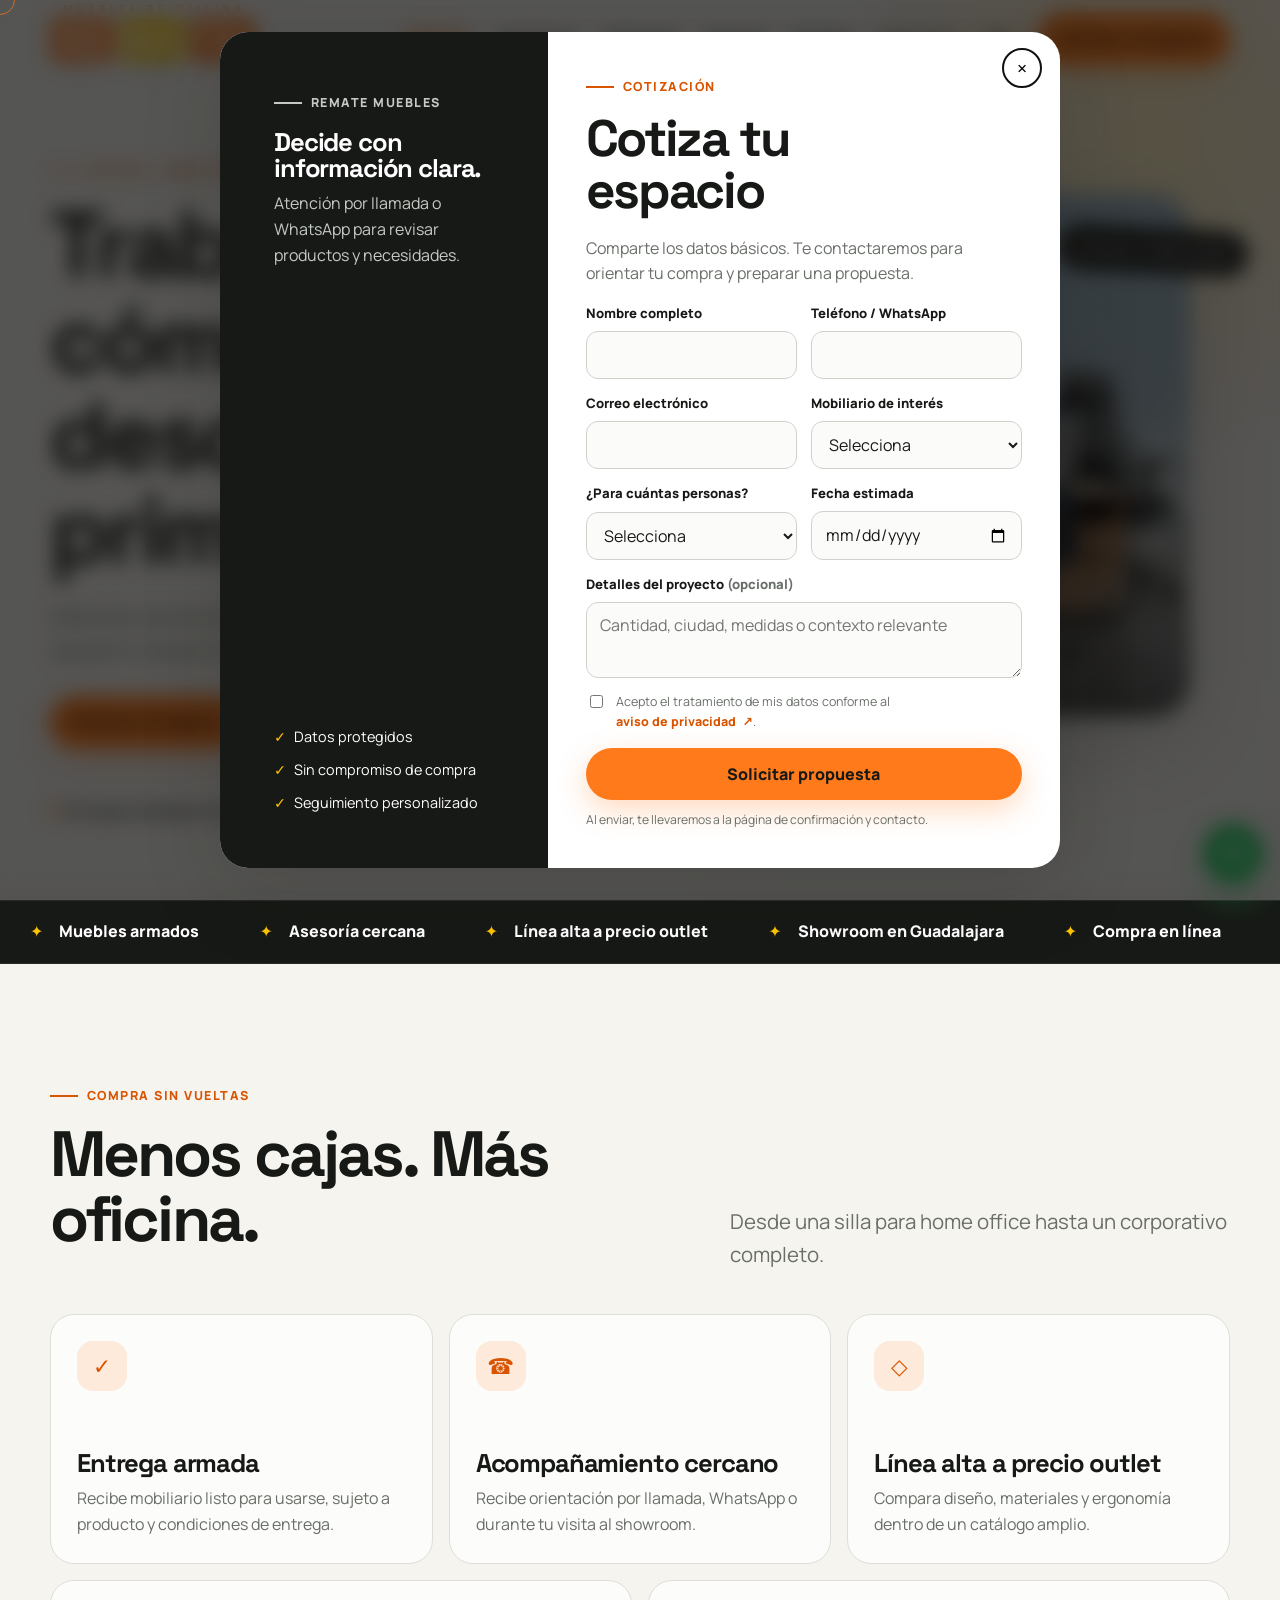
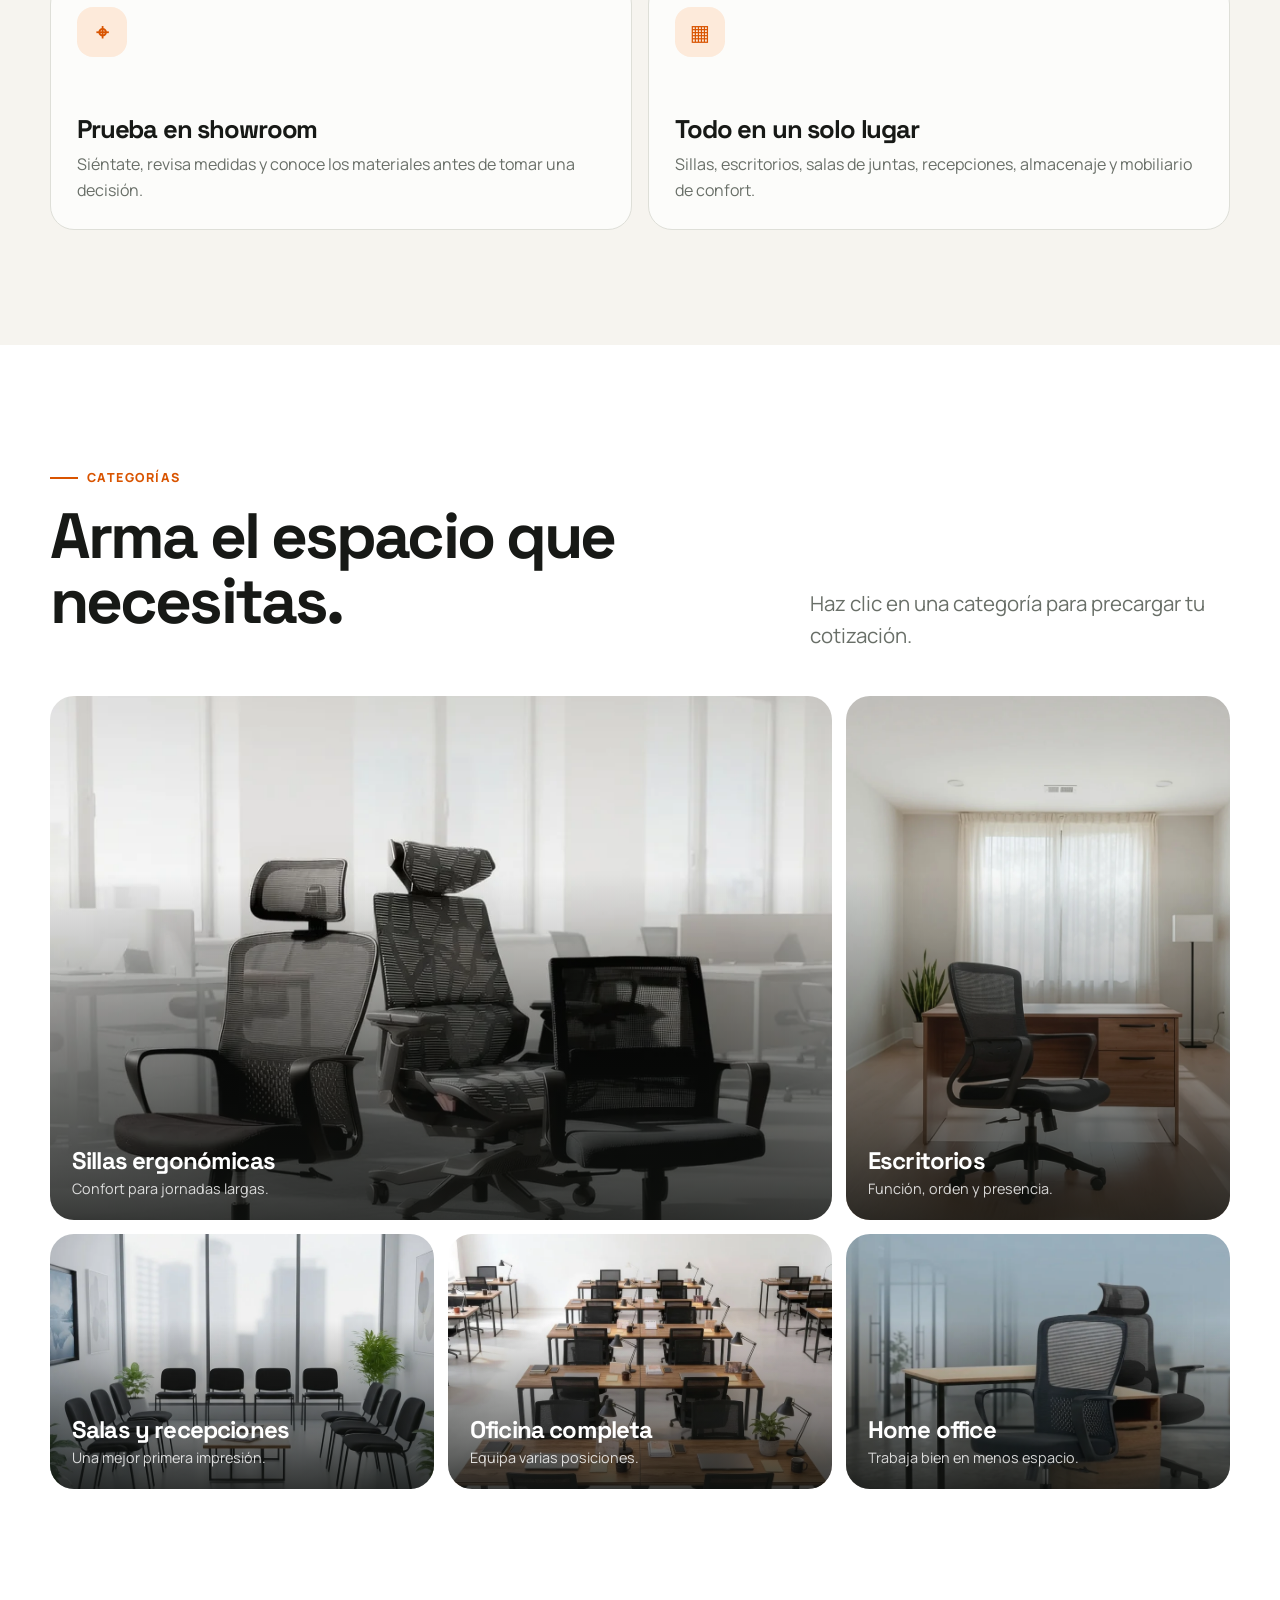
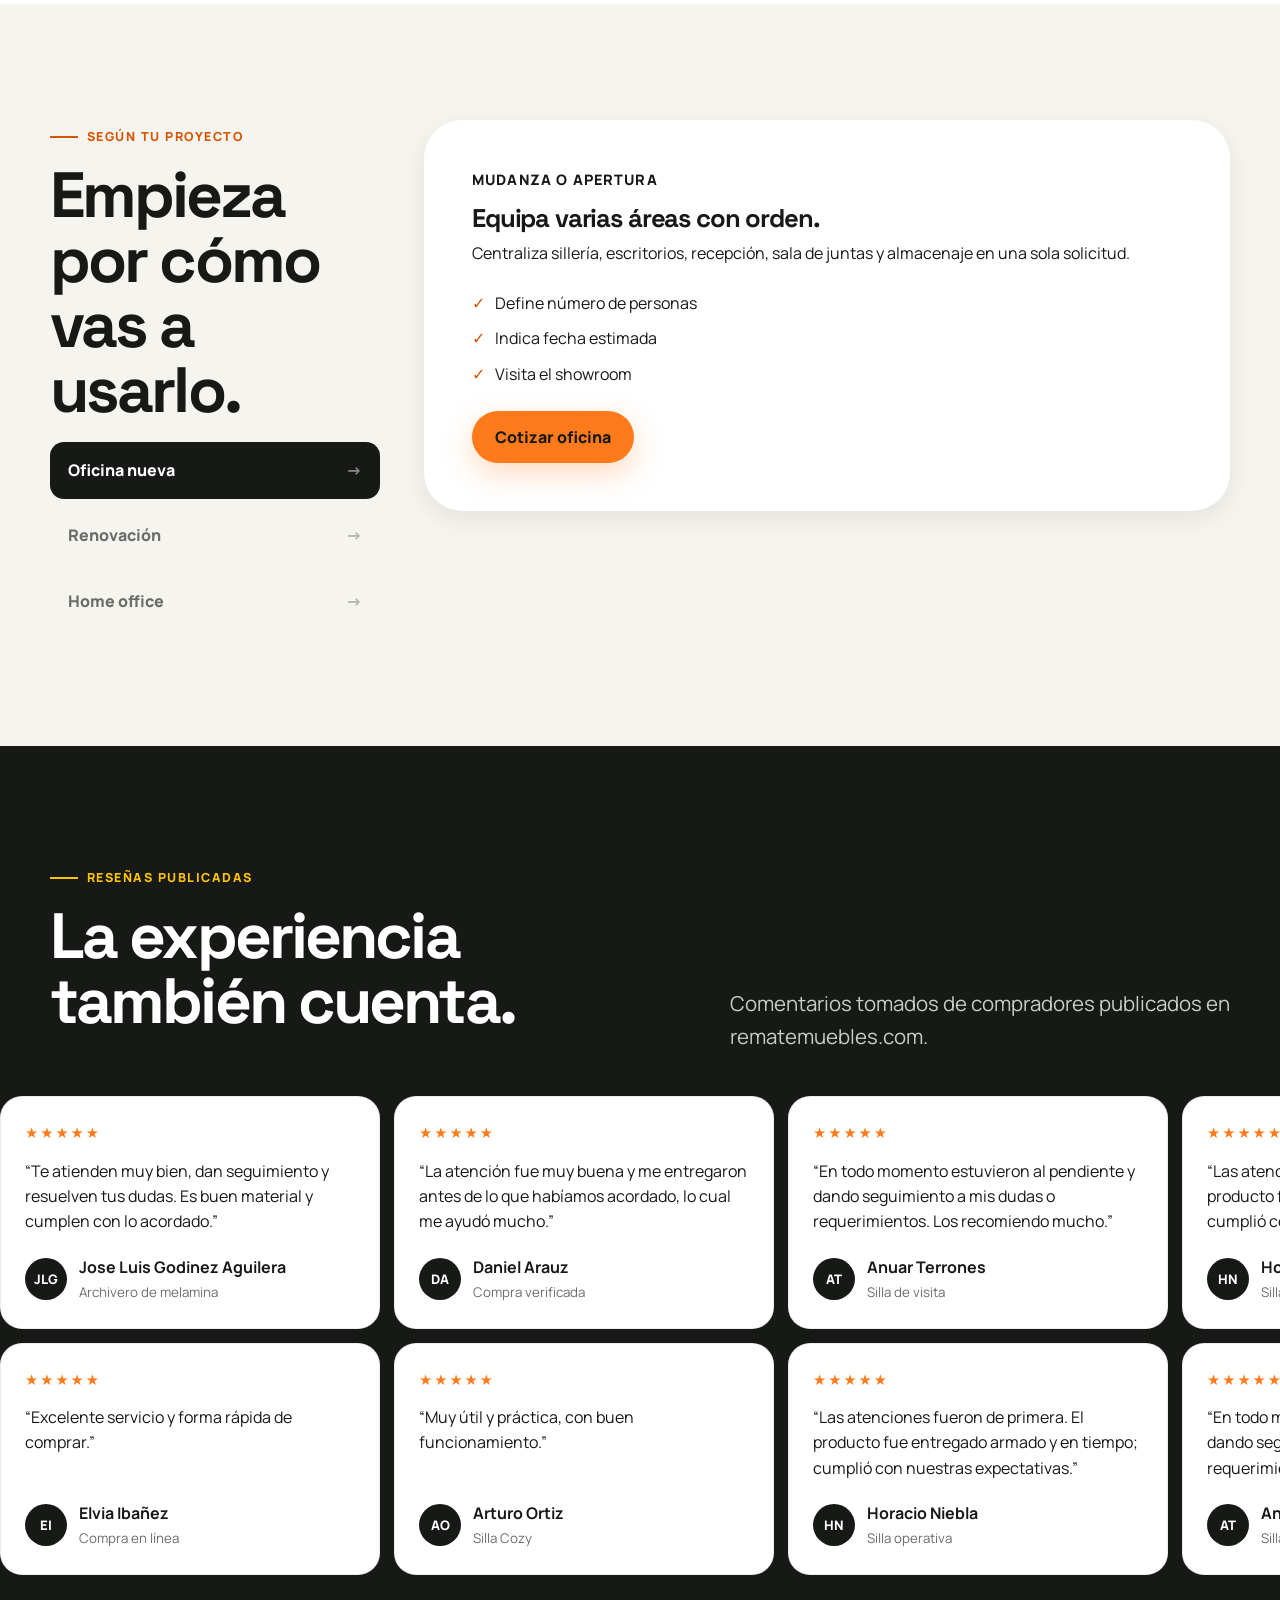
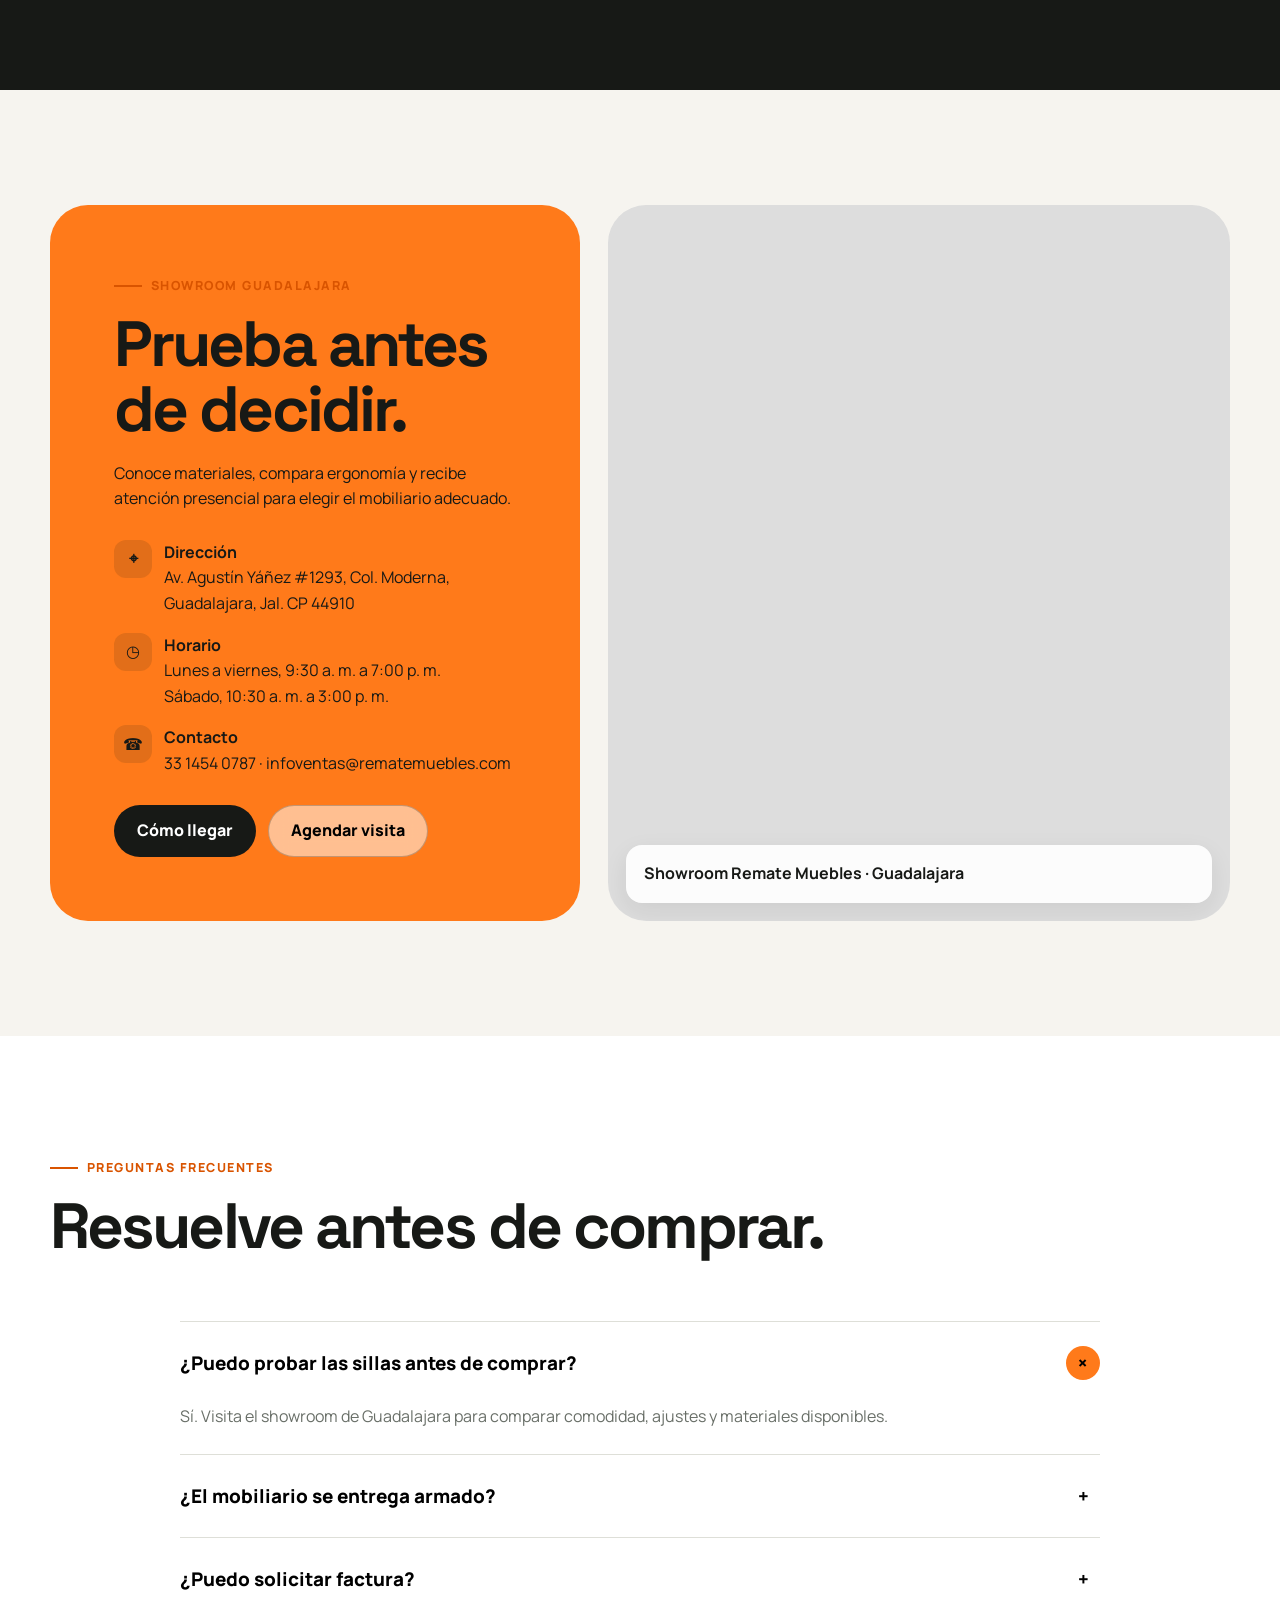
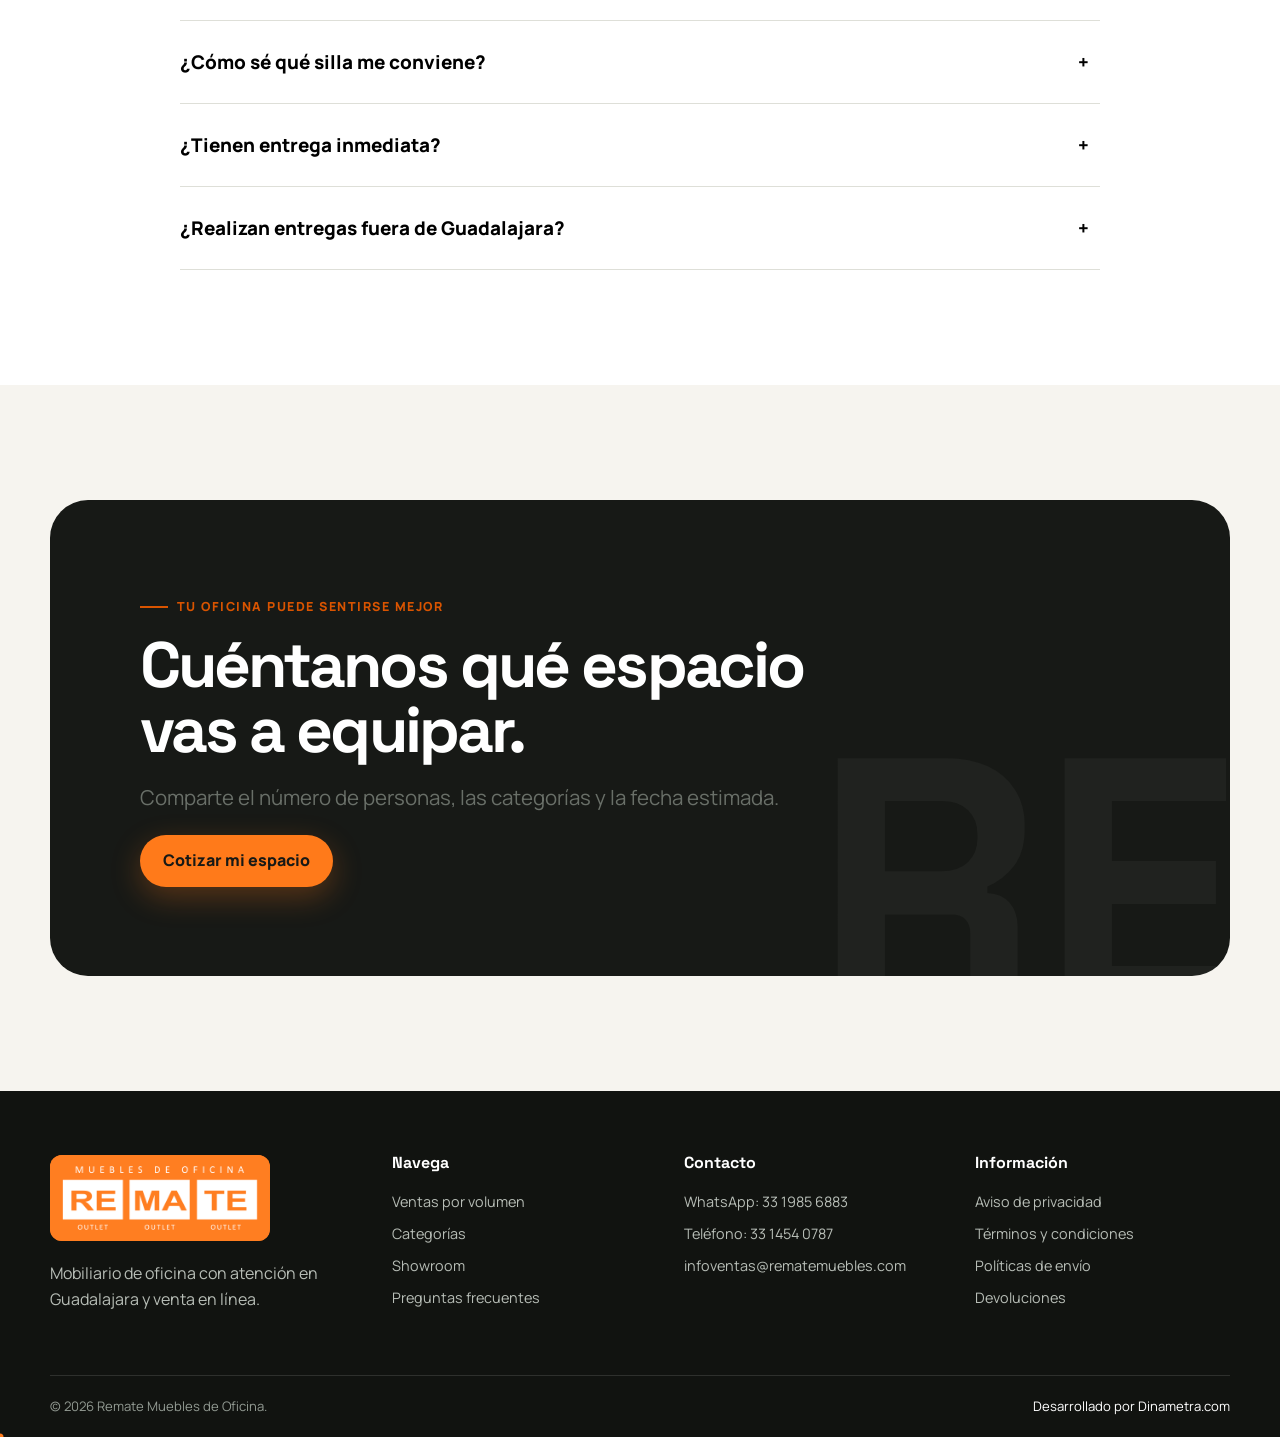
==== b2c.html @ c75801c7 "Test Test" ====
<!doctype html>
<html lang="es-MX">
<head>
  <meta charset="utf-8">
  <meta name="viewport" content="width=device-width,initial-scale=1">
  <title>Muebles para oficina y home office | Remate Muebles</title>
  <meta name="description" content="Cotiza sillas, escritorios y mobiliario para equipar tu oficina o espacio de trabajo. Visita el showroom en Guadalajara.">
  <link rel="canonical" href="https://rematemuebles.com/">
  <link rel="icon" type="image/png" href="assets/favicon.png">
  <meta name="theme-color" content="#ff7a1a">
  <meta property="og:type" content="website">
  <meta property="og:title" content="Muebles para oficina y home office | Remate Muebles">
  <meta property="og:description" content="Cotiza sillas, escritorios y mobiliario para equipar tu oficina o espacio de trabajo. Visita el showroom en Guadalajara.">
  <meta property="og:image" content="assets/oficina-completa.webp">
  <link rel="stylesheet" href="styles.css">
</head>
<body data-audience="b2c">

<a class="skip-link" href="#contenido">Saltar al contenido</a>
<header class="site-header" id="siteHeader">
  <div class="container navbar">
    <a class="brand" href="#inicio" aria-label="Remate Muebles, inicio">
      <img src="assets/logo-remate.png" alt="Remate Muebles de Oficina Outlet" width="1032" height="404">
    </a>
    <nav class="nav-menu" id="navMenu" aria-label="Navegación principal">
      <a class="nav-switch" href="index.html">Mayoreo</a>
      <a class="nav-link" href="#beneficios">Beneficios</a>
<a class="nav-link" href="#catalogo">Categorías</a>
<a class="nav-link" href="#espacios">Espacios</a>
<a class="nav-link" href="#resenas">Reseñas</a>
<a class="nav-link" href="#showroom">Showroom</a>
<a class="nav-link" href="#faq">FAQ</a>
      <button class="btn btn--primary" type="button" data-open-form>Cotizar mi espacio</button>
    </nav>
    <button class="icon-btn" id="menuToggle" type="button" aria-controls="navMenu" aria-expanded="false" aria-label="Abrir menú">
      <span class="hamburger" aria-hidden="true"><span></span><span></span><span></span></span>
    </button>
  </div>
</header>
<main id="contenido">
<section class="hero" id="inicio">
  <div class="container hero-grid">
    <div class="hero-copy reveal">
      <p class="eyebrow">Oficina · Home office · Renovación</p>
      <h1>Trabaja cómodo desde el primer día.</h1>
      <p class="lead">Mobiliario de línea alta a precio outlet, con opciones para equipar tu espacio y atención para elegir sin complicarte.</p>
      <div class="inline-actions">
        <button class="btn btn--primary" type="button" data-open-form>Cotizar mi espacio</button>
        <a class="btn btn--ghost" href="#showroom">Visitar showroom</a>
      </div>
      <div class="hero-proof">
        <span><i></i>Entrega inmediata en tienda</span>
        <span><i></i>Muebles armados</span>
        <span><i></i>Facturación disponible</span>
      </div>
    </div>
    <div class="hero-media reveal">
      <figure class="hero-image"><img src="assets/silla-escritorio.webp" alt="Silla ergonómica negra frente a un escritorio de oficina" width="900" height="1200"></figure>
      <div class="hero-label">Línea alta · Precio outlet</div>
      <div class="hero-float"><strong>Tu espacio, mejor resuelto.</strong><span>Compara opciones por función, estilo y número de personas.</span></div>
    </div>
  </div>
</section>
<div class="trust-strip" aria-label="Beneficios clave"><div class="trust-track"><div class="trust-item">Muebles armados</div><div class="trust-item">Asesoría cercana</div><div class="trust-item">Línea alta a precio outlet</div><div class="trust-item">Showroom en Guadalajara</div><div class="trust-item">Compra en línea</div><div class="trust-item">Muebles armados</div><div class="trust-item">Asesoría cercana</div><div class="trust-item">Línea alta a precio outlet</div><div class="trust-item">Showroom en Guadalajara</div><div class="trust-item">Compra en línea</div></div></div>
<section class="section" id="beneficios">
  <div class="container">
    <div class="section-head reveal">
      <div><p class="eyebrow">Compra sin vueltas</p><h2>Menos cajas. Más oficina.</h2></div>
      <p class="lead">Desde una silla para home office hasta un corporativo completo.</p>
    </div>
    <div class="benefit-grid">
      <article class="benefit-card reveal"><span class="icon-badge">✓</span><div><h3>Entrega armada</h3><p>Recibe mobiliario listo para usarse, sujeto a producto y condiciones de entrega.</p></div></article>
      <article class="benefit-card reveal"><span class="icon-badge">☎</span><div><h3>Acompañamiento cercano</h3><p>Recibe orientación por llamada, WhatsApp o durante tu visita al showroom.</p></div></article>
      <article class="benefit-card reveal"><span class="icon-badge">◇</span><div><h3>Línea alta a precio outlet</h3><p>Compara diseño, materiales y ergonomía dentro de un catálogo amplio.</p></div></article>
      <article class="benefit-card reveal"><span class="icon-badge">⌖</span><div><h3>Prueba en showroom</h3><p>Siéntate, revisa medidas y conoce los materiales antes de tomar una decisión.</p></div></article>
      <article class="benefit-card reveal"><span class="icon-badge">▦</span><div><h3>Todo en un solo lugar</h3><p>Sillas, escritorios, salas de juntas, recepciones, almacenaje y mobiliario de confort.</p></div></article>
    </div>
  </div>
</section>
<section class="section section--white" id="catalogo">
  <div class="container">
    <div class="section-head reveal">
      <div><p class="eyebrow">Categorías</p><h2>Arma el espacio que necesitas.</h2></div>
      <p class="lead">Haz clic en una categoría para precargar tu cotización.</p>
    </div>
    <div class="category-grid">
      <article class="category-card category-card--wide category-card--tall reveal"><img src="assets/sillas-oficina.webp" alt="Tres modelos de sillas ergonómicas negras" loading="lazy"><div class="category-card-content"><h3>Sillas ergonómicas</h3><p>Confort para jornadas largas.</p></div><button type="button" data-open-form data-interest="Silla ergonómica" aria-label="Cotizar silla ergonómica"></button></article>
      <article class="category-card category-card--tall reveal"><img src="assets/home-office.webp" alt="Escritorio individual de madera con silla negra" loading="lazy"><div class="category-card-content"><h3>Escritorios</h3><p>Función, orden y presencia.</p></div><button type="button" data-open-form data-interest="Escritorio" aria-label="Cotizar escritorio"></button></article>
      <article class="category-card reveal"><img src="assets/sala-espera.webp" alt="Sala de espera moderna con sillas negras" loading="lazy"><div class="category-card-content"><h3>Salas y recepciones</h3><p>Una mejor primera impresión.</p></div><button type="button" data-open-form data-interest="Sala de juntas o recepción" aria-label="Cotizar sala de juntas o recepción"></button></article>
      <article class="category-card reveal"><img src="assets/oficina-completa.webp" alt="Oficina completa con estaciones de trabajo" loading="lazy"><div class="category-card-content"><h3>Oficina completa</h3><p>Equipa varias posiciones.</p></div><button type="button" data-open-form data-interest="Oficina completa" aria-label="Cotizar oficina completa"></button></article>
      <article class="category-card reveal"><img src="assets/silla-escritorio.webp" alt="Silla operativa y escritorio en una oficina" loading="lazy"><div class="category-card-content"><h3>Home office</h3><p>Trabaja bien en menos espacio.</p></div><button type="button" data-open-form data-interest="Home office" aria-label="Cotizar home office"></button></article>
    </div>
  </div>
</section>
<section class="section" id="espacios">
  <div class="container tabs-shell">
    <div class="reveal"><p class="eyebrow">Según tu proyecto</p><h2>Empieza por cómo vas a usarlo.</h2>
      <div class="tab-list" role="tablist" aria-label="Tipos de espacio">
        <button class="tab-button" role="tab" aria-selected="true" aria-controls="tab-nueva" id="tab-btn-nueva">Oficina nueva</button>
        <button class="tab-button" role="tab" aria-selected="false" aria-controls="tab-renovar" id="tab-btn-renovar">Renovación</button>
        <button class="tab-button" role="tab" aria-selected="false" aria-controls="tab-home" id="tab-btn-home">Home office</button>
      </div>
    </div>
    <div class="reveal">
      <article class="tab-panel is-active" role="tabpanel" id="tab-nueva" aria-labelledby="tab-btn-nueva"><p class="kicker">Mudanza o apertura</p><h3>Equipa varias áreas con orden.</h3><p>Centraliza sillería, escritorios, recepción, sala de juntas y almacenaje en una sola solicitud.</p><ul><li>Define número de personas</li><li>Indica fecha estimada</li><li>Visita el showroom</li></ul><button class="btn btn--primary" data-open-form data-interest="Oficina completa">Cotizar oficina</button></article>
      <article class="tab-panel" role="tabpanel" id="tab-renovar" aria-labelledby="tab-btn-renovar"><p class="kicker">Reemplazo por etapas</p><h3>Renueva lo que más impacta.</h3><p>Empieza por sillas, escritorios o áreas de atención y revisa opciones compatibles con tu espacio.</p><ul><li>Categorías individuales</li><li>Opciones para distintos presupuestos</li><li>Atención para comparar</li></ul><button class="btn btn--primary" data-open-form>Solicitar opciones</button></article>
      <article class="tab-panel" role="tabpanel" id="tab-home" aria-labelledby="tab-btn-home"><p class="kicker">Trabajo desde casa</p><h3>Comodidad sin llenar la habitación.</h3><p>Combina una silla ergonómica y un escritorio funcional para tu rutina diaria.</p><ul><li>Soluciones compactas</li><li>Ergonomía para uso diario</li><li>Compra en línea o showroom</li></ul><button class="btn btn--primary" data-open-form data-interest="Home office">Cotizar home office</button></article>
    </div>
  </div>
</section>

<section class="section section--ink" id="resenas">
  <div class="container">
    <div class="section-head reveal">
      <div><p class="eyebrow">Reseñas publicadas</p><h2>La experiencia también cuenta.</h2></div>
      <p class="lead">Comentarios tomados de compradores publicados en rematemuebles.com.</p>
    </div>
  </div>
  <div class="reviews-wrap" aria-label="Carrusel de reseñas">
    <div class="review-row"><article class="review-card">
          <div><div class="review-stars" aria-label="5 de 5 estrellas">★★★★★</div>
          <p class="review-quote">“Te atienden muy bien, dan seguimiento y resuelven tus dudas. Es buen material y cumplen con lo acordado.”</p></div>
          <div class="reviewer"><span class="avatar" aria-hidden="true">JLG</span>
            <div><strong>Jose Luis Godinez Aguilera</strong><small>Archivero de melamina</small></div>
          </div>
        </article>
<article class="review-card">
          <div><div class="review-stars" aria-label="5 de 5 estrellas">★★★★★</div>
          <p class="review-quote">“La atención fue muy buena y me entregaron antes de lo que habíamos acordado, lo cual me ayudó mucho.”</p></div>
          <div class="reviewer"><span class="avatar" aria-hidden="true">DA</span>
            <div><strong>Daniel Arauz</strong><small>Compra verificada</small></div>
          </div>
        </article>
<article class="review-card">
          <div><div class="review-stars" aria-label="5 de 5 estrellas">★★★★★</div>
          <p class="review-quote">“En todo momento estuvieron al pendiente y dando seguimiento a mis dudas o requerimientos. Los recomiendo mucho.”</p></div>
          <div class="reviewer"><span class="avatar" aria-hidden="true">AT</span>
            <div><strong>Anuar Terrones</strong><small>Silla de visita</small></div>
          </div>
        </article>
<article class="review-card">
          <div><div class="review-stars" aria-label="5 de 5 estrellas">★★★★★</div>
          <p class="review-quote">“Las atenciones fueron de primera. El producto fue entregado armado y en tiempo; cumplió con nuestras expectativas.”</p></div>
          <div class="reviewer"><span class="avatar" aria-hidden="true">HN</span>
            <div><strong>Horacio Niebla</strong><small>Silla operativa</small></div>
          </div>
        </article>
<article class="review-card">
          <div><div class="review-stars" aria-label="5 de 5 estrellas">★★★★★</div>
          <p class="review-quote">“Muy útil y práctica, con buen funcionamiento.”</p></div>
          <div class="reviewer"><span class="avatar" aria-hidden="true">AO</span>
            <div><strong>Arturo Ortiz</strong><small>Silla Cozy</small></div>
          </div>
        </article>
<article class="review-card">
          <div><div class="review-stars" aria-label="5 de 5 estrellas">★★★★★</div>
          <p class="review-quote">“Excelente servicio y forma rápida de comprar.”</p></div>
          <div class="reviewer"><span class="avatar" aria-hidden="true">EI</span>
            <div><strong>Elvia Ibañez</strong><small>Compra en línea</small></div>
          </div>
        </article><article class="review-card">
          <div><div class="review-stars" aria-label="5 de 5 estrellas">★★★★★</div>
          <p class="review-quote">“Te atienden muy bien, dan seguimiento y resuelven tus dudas. Es buen material y cumplen con lo acordado.”</p></div>
          <div class="reviewer"><span class="avatar" aria-hidden="true">JLG</span>
            <div><strong>Jose Luis Godinez Aguilera</strong><small>Archivero de melamina</small></div>
          </div>
        </article>
<article class="review-card">
          <div><div class="review-stars" aria-label="5 de 5 estrellas">★★★★★</div>
          <p class="review-quote">“La atención fue muy buena y me entregaron antes de lo que habíamos acordado, lo cual me ayudó mucho.”</p></div>
          <div class="reviewer"><span class="avatar" aria-hidden="true">DA</span>
            <div><strong>Daniel Arauz</strong><small>Compra verificada</small></div>
          </div>
        </article>
<article class="review-card">
          <div><div class="review-stars" aria-label="5 de 5 estrellas">★★★★★</div>
          <p class="review-quote">“En todo momento estuvieron al pendiente y dando seguimiento a mis dudas o requerimientos. Los recomiendo mucho.”</p></div>
          <div class="reviewer"><span class="avatar" aria-hidden="true">AT</span>
            <div><strong>Anuar Terrones</strong><small>Silla de visita</small></div>
          </div>
        </article>
<article class="review-card">
          <div><div class="review-stars" aria-label="5 de 5 estrellas">★★★★★</div>
          <p class="review-quote">“Las atenciones fueron de primera. El producto fue entregado armado y en tiempo; cumplió con nuestras expectativas.”</p></div>
          <div class="reviewer"><span class="avatar" aria-hidden="true">HN</span>
            <div><strong>Horacio Niebla</strong><small>Silla operativa</small></div>
          </div>
        </article>
<article class="review-card">
          <div><div class="review-stars" aria-label="5 de 5 estrellas">★★★★★</div>
          <p class="review-quote">“Muy útil y práctica, con buen funcionamiento.”</p></div>
          <div class="reviewer"><span class="avatar" aria-hidden="true">AO</span>
            <div><strong>Arturo Ortiz</strong><small>Silla Cozy</small></div>
          </div>
        </article>
<article class="review-card">
          <div><div class="review-stars" aria-label="5 de 5 estrellas">★★★★★</div>
          <p class="review-quote">“Excelente servicio y forma rápida de comprar.”</p></div>
          <div class="reviewer"><span class="avatar" aria-hidden="true">EI</span>
            <div><strong>Elvia Ibañez</strong><small>Compra en línea</small></div>
          </div>
        </article></div>
    <div class="review-row review-row--reverse"><article class="review-card">
          <div><div class="review-stars" aria-label="5 de 5 estrellas">★★★★★</div>
          <p class="review-quote">“Excelente servicio y forma rápida de comprar.”</p></div>
          <div class="reviewer"><span class="avatar" aria-hidden="true">EI</span>
            <div><strong>Elvia Ibañez</strong><small>Compra en línea</small></div>
          </div>
        </article>
<article class="review-card">
          <div><div class="review-stars" aria-label="5 de 5 estrellas">★★★★★</div>
          <p class="review-quote">“Muy útil y práctica, con buen funcionamiento.”</p></div>
          <div class="reviewer"><span class="avatar" aria-hidden="true">AO</span>
            <div><strong>Arturo Ortiz</strong><small>Silla Cozy</small></div>
          </div>
        </article>
<article class="review-card">
          <div><div class="review-stars" aria-label="5 de 5 estrellas">★★★★★</div>
          <p class="review-quote">“Las atenciones fueron de primera. El producto fue entregado armado y en tiempo; cumplió con nuestras expectativas.”</p></div>
          <div class="reviewer"><span class="avatar" aria-hidden="true">HN</span>
            <div><strong>Horacio Niebla</strong><small>Silla operativa</small></div>
          </div>
        </article>
<article class="review-card">
          <div><div class="review-stars" aria-label="5 de 5 estrellas">★★★★★</div>
          <p class="review-quote">“En todo momento estuvieron al pendiente y dando seguimiento a mis dudas o requerimientos. Los recomiendo mucho.”</p></div>
          <div class="reviewer"><span class="avatar" aria-hidden="true">AT</span>
            <div><strong>Anuar Terrones</strong><small>Silla de visita</small></div>
          </div>
        </article>
<article class="review-card">
          <div><div class="review-stars" aria-label="5 de 5 estrellas">★★★★★</div>
          <p class="review-quote">“La atención fue muy buena y me entregaron antes de lo que habíamos acordado, lo cual me ayudó mucho.”</p></div>
          <div class="reviewer"><span class="avatar" aria-hidden="true">DA</span>
            <div><strong>Daniel Arauz</strong><small>Compra verificada</small></div>
          </div>
        </article>
<article class="review-card">
          <div><div class="review-stars" aria-label="5 de 5 estrellas">★★★★★</div>
          <p class="review-quote">“Te atienden muy bien, dan seguimiento y resuelven tus dudas. Es buen material y cumplen con lo acordado.”</p></div>
          <div class="reviewer"><span class="avatar" aria-hidden="true">JLG</span>
            <div><strong>Jose Luis Godinez Aguilera</strong><small>Archivero de melamina</small></div>
          </div>
        </article><article class="review-card">
          <div><div class="review-stars" aria-label="5 de 5 estrellas">★★★★★</div>
          <p class="review-quote">“Excelente servicio y forma rápida de comprar.”</p></div>
          <div class="reviewer"><span class="avatar" aria-hidden="true">EI</span>
            <div><strong>Elvia Ibañez</strong><small>Compra en línea</small></div>
          </div>
        </article>
<article class="review-card">
          <div><div class="review-stars" aria-label="5 de 5 estrellas">★★★★★</div>
          <p class="review-quote">“Muy útil y práctica, con buen funcionamiento.”</p></div>
          <div class="reviewer"><span class="avatar" aria-hidden="true">AO</span>
            <div><strong>Arturo Ortiz</strong><small>Silla Cozy</small></div>
          </div>
        </article>
<article class="review-card">
          <div><div class="review-stars" aria-label="5 de 5 estrellas">★★★★★</div>
          <p class="review-quote">“Las atenciones fueron de primera. El producto fue entregado armado y en tiempo; cumplió con nuestras expectativas.”</p></div>
          <div class="reviewer"><span class="avatar" aria-hidden="true">HN</span>
            <div><strong>Horacio Niebla</strong><small>Silla operativa</small></div>
          </div>
        </article>
<article class="review-card">
          <div><div class="review-stars" aria-label="5 de 5 estrellas">★★★★★</div>
          <p class="review-quote">“En todo momento estuvieron al pendiente y dando seguimiento a mis dudas o requerimientos. Los recomiendo mucho.”</p></div>
          <div class="reviewer"><span class="avatar" aria-hidden="true">AT</span>
            <div><strong>Anuar Terrones</strong><small>Silla de visita</small></div>
          </div>
        </article>
<article class="review-card">
          <div><div class="review-stars" aria-label="5 de 5 estrellas">★★★★★</div>
          <p class="review-quote">“La atención fue muy buena y me entregaron antes de lo que habíamos acordado, lo cual me ayudó mucho.”</p></div>
          <div class="reviewer"><span class="avatar" aria-hidden="true">DA</span>
            <div><strong>Daniel Arauz</strong><small>Compra verificada</small></div>
          </div>
        </article>
<article class="review-card">
          <div><div class="review-stars" aria-label="5 de 5 estrellas">★★★★★</div>
          <p class="review-quote">“Te atienden muy bien, dan seguimiento y resuelven tus dudas. Es buen material y cumplen con lo acordado.”</p></div>
          <div class="reviewer"><span class="avatar" aria-hidden="true">JLG</span>
            <div><strong>Jose Luis Godinez Aguilera</strong><small>Archivero de melamina</small></div>
          </div>
        </article></div>
  </div>
</section>

<section class="section" id="showroom">
  <div class="container showroom-grid">
    <div class="showroom-copy reveal">
      <p class="eyebrow">Showroom Guadalajara</p>
      <h2>Prueba antes de decidir.</h2>
      <p>Conoce materiales, compara ergonomía y recibe atención presencial para elegir el mobiliario adecuado.</p>
      <div class="contact-list">
        <div class="contact-row"><span class="icon-badge" aria-hidden="true">⌖</span><div><strong>Dirección</strong><br>Av. Agustín Yáñez #1293, Col. Moderna, Guadalajara, Jal. CP 44910</div></div>
        <div class="contact-row"><span class="icon-badge" aria-hidden="true">◷</span><div><strong>Horario</strong><br>Lunes a viernes, 9:30 a. m. a 7:00 p. m.<br>Sábado, 10:30 a. m. a 3:00 p. m.</div></div>
        <div class="contact-row"><span class="icon-badge" aria-hidden="true">☎</span><div><strong>Contacto</strong><br><a href="tel:+523314540787">33 1454 0787</a> · <a href="mailto:infoventas@rematemuebles.com">infoventas@rematemuebles.com</a></div></div>
      </div>
      <div class="inline-actions">
        <a class="btn btn--dark" href="https://maps.google.com/?q=Av.+Agust%C3%ADn+Y%C3%A1%C3%B1ez+1293,+Col.+Moderna,+Guadalajara,+Jalisco" target="_blank" rel="noopener">Cómo llegar</a>
        <button class="btn btn--ghost" type="button" data-open-form data-interest="Visita al showroom">Agendar visita</button>
      </div>
    </div>
    <div class="map-shell reveal">
      <iframe loading="lazy" title="Mapa del showroom de Remate Muebles" referrerpolicy="no-referrer-when-downgrade" src="https://www.google.com/maps?q=Av.%20Agust%C3%ADn%20Y%C3%A1%C3%B1ez%201293%2C%20Col.%20Moderna%2C%20Guadalajara%2C%20Jalisco&output=embed"></iframe>
      <div class="map-overlay">Showroom Remate Muebles · Guadalajara</div>
    </div>
  </div>
</section>
<section class="section section--white" id="faq">
  <div class="container"><div class="section-head reveal"><div><p class="eyebrow">Preguntas frecuentes</p><h2>Resuelve antes de comprar.</h2></div></div>
    <div class="faq-list">
      <div class="faq-item"><button class="faq-question" aria-expanded="true"><span>¿Puedo probar las sillas antes de comprar?</span><span>+</span></button><div class="faq-answer"><div><p>Sí. Visita el showroom de Guadalajara para comparar comodidad, ajustes y materiales disponibles.</p></div></div></div>
      <div class="faq-item"><button class="faq-question" aria-expanded="false"><span>¿El mobiliario se entrega armado?</span><span>+</span></button><div class="faq-answer"><div><p>El brief del proyecto indica entrega armada. Confirma producto, cobertura y condiciones específicas con el asesor.</p></div></div></div>
      <div class="faq-item"><button class="faq-question" aria-expanded="false"><span>¿Puedo solicitar factura?</span><span>+</span></button><div class="faq-answer"><div><p>Sí. El sitio actual indica que puedes solicitar factura al finalizar tu pedido.</p></div></div></div>
      <div class="faq-item"><button class="faq-question" aria-expanded="false"><span>¿Cómo sé qué silla me conviene?</span><span>+</span></button><div class="faq-answer"><div><p>Comparte tu uso, horas de trabajo, espacio y preferencias. También puedes probar modelos en el showroom.</p></div></div></div>
      <div class="faq-item"><button class="faq-question" aria-expanded="false"><span>¿Tienen entrega inmediata?</span><span>+</span></button><div class="faq-answer"><div><p>El sitio comunica entrega inmediata en tienda para productos disponibles. Confirma existencias y condiciones antes de comprar.</p></div></div></div>
      <div class="faq-item"><button class="faq-question" aria-expanded="false"><span>¿Realizan entregas fuera de Guadalajara?</span><span>+</span></button><div class="faq-answer"><div><p>La cobertura depende del pedido. Indica tu ciudad en el formulario o consulta las políticas de envío del sitio.</p></div></div></div>
    </div>
  </div>
</section>
<section class="section"><div class="container"><div class="cta-panel reveal"><p class="eyebrow">Tu oficina puede sentirse mejor</p><h2>Cuéntanos qué espacio vas a equipar.</h2><p class="lead">Comparte el número de personas, las categorías y la fecha estimada.</p><button class="btn btn--primary" type="button" data-open-form>Cotizar mi espacio</button></div></div></section>
</main>

<footer class="site-footer">
  <div class="container">
    <div class="footer-grid">
      <div class="footer-brand">
        <img src="assets/logo-remate-light.png" alt="Remate Muebles de Oficina Outlet" width="1032" height="404">
        <p>Mobiliario de oficina con atención en Guadalajara y venta en línea.</p>
      </div>
      <div class="footer-col"><h3>Navega</h3><div class="footer-links">
        <a href="index.html">Ventas por volumen</a><a href="#catalogo">Categorías</a><a href="#showroom">Showroom</a><a href="#faq">Preguntas frecuentes</a>
      </div></div>
      <div class="footer-col"><h3>Contacto</h3><div class="footer-links">
        <a href="https://wa.me/523319856883" target="_blank" rel="noopener">WhatsApp: 33 1985 6883</a>
        <a href="tel:+523314540787">Teléfono: 33 1454 0787</a>
        <a href="mailto:infoventas@rematemuebles.com">infoventas@rematemuebles.com</a>
      </div></div>
      <div class="footer-col"><h3>Información</h3><div class="footer-links">
        <a href="https://rematemuebles.com/pages/aviso-de-privacidad" target="_blank" rel="noopener">Aviso de privacidad</a>
        <a href="https://rematemuebles.com/pages/terminos-y-condiciones" target="_blank" rel="noopener">Términos y condiciones</a>
        <a href="https://rematemuebles.com/pages/politicas-de-envio" target="_blank" rel="noopener">Políticas de envío</a>
        <a href="https://rematemuebles.com/pages/politicas-de-devolucion" target="_blank" rel="noopener">Devoluciones</a>
      </div></div>
    </div>
    <div class="footer-bottom"><span>© <span data-year></span> Remate Muebles de Oficina.</span><a href="https://dinametra.com/" target="_blank" rel="noopener">Desarrollado por Dinametra.com</a></div>
  </div>
</footer>
<a class="wa-float" href="https://wa.me/523319856883" target="_blank" rel="noopener" aria-label="Escribir por WhatsApp">W</a>
<div class="cursor-dot" aria-hidden="true"></div><div class="cursor-ring" aria-hidden="true"></div>

<div class="modal" id="leadModal" aria-hidden="true">
  <div class="modal-dialog" role="dialog" aria-modal="true" aria-labelledby="modalTitle">
    <aside class="modal-aside">
      <div><p class="eyebrow">Remate Muebles</p><h3>Decide con información clara.</h3><p>Atención por llamada o WhatsApp para revisar productos y necesidades.</p></div>
      <div class="mini-list"><span>Datos protegidos</span><span>Sin compromiso de compra</span><span>Seguimiento personalizado</span></div>
    </aside>
    <div class="modal-main">
      <button class="modal-close" type="button" data-close-modal aria-label="Cerrar formulario">×</button>
      <p class="eyebrow">Cotización</p><h2 id="modalTitle">Cotiza tu espacio</h2><p class="muted">Comparte los datos básicos. Te contactaremos para orientar tu compra y preparar una propuesta.</p>
      <form id="leadForm">
        <input type="hidden" name="audiencia" value="b2c">
        <div class="form-grid">
          <div class="field"><label for="nombre">Nombre completo</label><input id="nombre" name="nombre" autocomplete="name" required></div>
          <div class="field"><label for="telefono">Teléfono / WhatsApp</label><input id="telefono" name="telefono" type="tel" inputmode="tel" autocomplete="tel" required></div>
          <div class="field"><label for="correo">Correo electrónico</label><input id="correo" name="correo" type="email" autocomplete="email" required></div>
          <div class="field"><label for="interes">Mobiliario de interés</label><select id="interes" name="interes" required><option value="">Selecciona</option><option>Silla ergonómica</option><option>Escritorio</option><option>Oficina completa</option><option>Sala de juntas o recepción</option><option>Almacenaje</option><option>Home office</option><option>Visita al showroom</option></select></div>
          
        <div class="field"><label for="personas">¿Para cuántas personas?</label><select id="personas" name="personas"><option value="">Selecciona</option><option>1 persona</option><option>2 a 5 personas</option><option>6 a 15 personas</option><option>16 a 50 personas</option><option>Más de 50 personas</option></select></div>
        <div class="field"><label for="fecha">Fecha estimada</label><input id="fecha" name="fecha" type="date"></div>
        
          <div class="field field--full"><label for="mensaje">Detalles del proyecto <span class="muted">(opcional)</span></label><textarea id="mensaje" name="mensaje" placeholder="Cantidad, ciudad, medidas o contexto relevante"></textarea></div>
          <label class="check-field field--full"><input type="checkbox" name="privacidad" required><span>Acepto el tratamiento de mis datos conforme al <a class="text-link" href="https://rematemuebles.com/pages/aviso-de-privacidad" target="_blank" rel="noopener">aviso de privacidad</a>.</span></label>
        </div>
        <div class="form-actions"><button class="btn btn--primary" type="submit">Solicitar propuesta</button></div>
        <p class="form-note">Al enviar, te llevaremos a la página de confirmación y contacto.</p>
      </form>
    </div>
  </div>
</div>
<script src="script.js" defer></script>
</body></html>
---- styles.css ----
@import url('https://fonts.googleapis.com/css2?family=Manrope:wght@400;500;600;700;800&family=Space+Grotesk:wght@500;600;700&display=swap');

:root{
  --ink:#171916;
  --ink-2:#272b26;
  --muted:#696f68;
  --paper:#f6f4ef;
  --surface:#ffffff;
  --line:#dedfd8;
  --orange:#ff7a1a;
  --orange-dark:#d95400;
  --yellow:#ffc400;
  --sage:#6e786e;
  --success:#2f7d4a;
  --shadow-sm:0 8px 24px rgba(26,28,25,.08);
  --shadow-lg:0 24px 80px rgba(22,24,21,.16);
  --radius-sm:14px;
  --radius:24px;
  --radius-lg:38px;
  --container:min(1180px,calc(100% - 36px));
  --header-h:78px;
}
*{box-sizing:border-box}
html{scroll-behavior:smooth;scroll-padding-top:calc(var(--header-h) + 18px)}
body{
  margin:0;
  color:var(--ink);
  background:var(--paper);
  font-family:"Manrope",system-ui,-apple-system,sans-serif;
  font-size:16px;
  line-height:1.6;
  overflow-x:hidden;
}
body.modal-open{overflow:hidden}
img{display:block;max-width:100%;height:auto}
a{color:inherit;text-decoration:none}
button,input,select,textarea{font:inherit}
button{cursor:pointer}
::selection{background:var(--yellow);color:var(--ink)}
.skip-link{
  position:fixed;left:12px;top:-80px;z-index:9999;
  padding:10px 16px;background:var(--ink);color:#fff;border-radius:10px;
}
.skip-link:focus{top:12px}
.container{width:var(--container);margin-inline:auto}
.section{padding:clamp(72px,9vw,128px) 0}
.section--tight{padding:clamp(48px,6vw,82px) 0}
.section--white{background:var(--surface)}
.section--ink{background:var(--ink);color:#fff}
.section--orange{background:var(--orange);color:var(--ink)}
.eyebrow{
  display:inline-flex;align-items:center;gap:9px;margin:0 0 16px;
  color:var(--orange-dark);font-weight:800;font-size:.78rem;
  letter-spacing:.12em;text-transform:uppercase;
}
.eyebrow::before{content:"";width:28px;height:2px;background:currentColor}
.section--ink .eyebrow{color:var(--yellow)}
h1,h2,h3,p{margin-top:0}
h1,h2,h3{font-family:"Space Grotesk",sans-serif;line-height:1.02;letter-spacing:-.045em}
h1{font-size:clamp(3rem,7.3vw,6.9rem);max-width:980px;margin-bottom:22px}
h2{font-size:clamp(2.3rem,5vw,4.7rem);margin-bottom:18px}
h3{font-size:clamp(1.25rem,2vw,1.65rem);margin-bottom:10px}
.lead{font-size:clamp(1.05rem,1.6vw,1.28rem);color:var(--muted);max-width:710px}
.section--ink .lead{color:#c8cdc7}
.kicker{font-weight:800;color:var(--ink);font-size:.9rem;letter-spacing:.08em;text-transform:uppercase}
.muted{color:var(--muted)}
.stack{display:flex;flex-direction:column;gap:18px}
.inline-actions{display:flex;flex-wrap:wrap;gap:12px;align-items:center}
.btn{
  display:inline-flex;align-items:center;justify-content:center;gap:10px;
  min-height:52px;padding:0 22px;border:1px solid transparent;border-radius:999px;
  font-weight:800;transition:transform .22s ease,box-shadow .22s ease,background .22s ease,color .22s ease;
}
.btn:hover{transform:translateY(-2px)}
.btn:focus-visible,.nav-link:focus-visible,.icon-btn:focus-visible,.faq-question:focus-visible,.tab-button:focus-visible{
  outline:3px solid rgba(255,196,0,.68);outline-offset:3px;
}
.btn--primary{background:var(--orange);color:var(--ink);box-shadow:0 10px 30px rgba(255,122,26,.28)}
.btn--primary:hover{background:#ff8b38;box-shadow:0 16px 34px rgba(255,122,26,.34)}
.btn--dark{background:var(--ink);color:#fff}
.btn--dark:hover{background:#30342f}
.btn--ghost{border-color:rgba(23,25,22,.25);background:rgba(255,255,255,.52);backdrop-filter:blur(10px)}
.section--ink .btn--ghost{color:#fff;border-color:rgba(255,255,255,.28);background:rgba(255,255,255,.07)}
.text-link{display:inline-flex;align-items:center;gap:7px;color:var(--orange-dark);font-weight:800}
.text-link::after{content:"↗";transition:transform .2s}
.text-link:hover::after{transform:translate(2px,-2px)}

/* Header */
.site-header{
  position:fixed;inset:0 0 auto;z-index:900;height:var(--header-h);
  display:flex;align-items:center;
  border-bottom:1px solid transparent;
  transition:background .25s,border-color .25s,box-shadow .25s,backdrop-filter .25s;
}
.site-header.is-scrolled{
  background:rgba(246,244,239,.9);border-color:rgba(23,25,22,.08);
  backdrop-filter:blur(18px);box-shadow:0 8px 30px rgba(23,25,22,.07);
}
.navbar{display:flex;align-items:center;justify-content:space-between;gap:24px}
.brand{display:flex;align-self:center;flex:0 0 auto}
.brand img{width:clamp(145px,17vw,205px);height:auto;align-self:center}
.nav-menu{display:flex;align-items:center;gap:clamp(14px,2vw,28px)}
.nav-link{font-size:.91rem;font-weight:700;color:var(--ink-2)}
.nav-link:hover{color:var(--orange-dark)}
.nav-switch{
  display:inline-flex;padding:7px 11px;border-radius:999px;background:rgba(255,122,26,.12);
  color:var(--orange-dark);font-size:.78rem;font-weight:800;
}
.icon-btn{
  display:none;width:44px;height:44px;border-radius:50%;border:1px solid var(--line);
  background:rgba(255,255,255,.72);align-items:center;justify-content:center;
}
.hamburger{width:18px;height:14px;position:relative}
.hamburger span{position:absolute;left:0;width:100%;height:2px;background:var(--ink);transition:.2s}
.hamburger span:nth-child(1){top:0}.hamburger span:nth-child(2){top:6px}.hamburger span:nth-child(3){top:12px}
.icon-btn[aria-expanded="true"] .hamburger span:nth-child(1){top:6px;transform:rotate(45deg)}
.icon-btn[aria-expanded="true"] .hamburger span:nth-child(2){opacity:0}
.icon-btn[aria-expanded="true"] .hamburger span:nth-child(3){top:6px;transform:rotate(-45deg)}

/* Hero */
.hero{
  min-height:100svh;padding:calc(var(--header-h) + 52px) 0 54px;
  display:flex;align-items:center;position:relative;isolation:isolate;
}
.hero::before{
  content:"";position:absolute;z-index:-1;inset:-20% -15% auto auto;width:50vw;height:50vw;
  border-radius:50%;background:radial-gradient(circle,rgba(255,196,0,.22),rgba(255,122,26,.04) 62%,transparent 72%);
}
.hero-grid{display:grid;grid-template-columns:minmax(0,1.06fr) minmax(360px,.94fr);gap:clamp(38px,6vw,88px);align-items:center}
.hero-copy .lead{max-width:650px}
.hero .inline-actions{margin:30px 0}
.hero-proof{display:flex;flex-wrap:wrap;gap:10px 20px;padding-top:20px;border-top:1px solid var(--line);font-size:.9rem;font-weight:700}
.hero-proof span{display:flex;align-items:center;gap:8px}
.hero-proof i{width:8px;height:8px;border-radius:50%;background:var(--orange);box-shadow:0 0 0 5px rgba(255,122,26,.13)}
.hero-media{position:relative;min-height:620px}
.hero-image{
  position:absolute;inset:0 0 65px 8%;border-radius:var(--radius-lg);overflow:hidden;
  box-shadow:var(--shadow-lg);background:#e8e9e4;
}
.hero-image img{width:100%;height:100%;object-fit:cover}
.hero-image::after{content:"";position:absolute;inset:0;background:linear-gradient(180deg,transparent 55%,rgba(18,20,18,.48))}
.hero-float{
  position:absolute;left:0;bottom:0;width:min(330px,75%);padding:22px;
  border-radius:var(--radius);background:rgba(255,255,255,.92);backdrop-filter:blur(18px);
  box-shadow:var(--shadow-lg);
}
.hero-float strong{display:block;font-family:"Space Grotesk";font-size:2.45rem;line-height:1;color:var(--orange-dark)}
.hero-float span{display:block;margin-top:8px;font-weight:700;color:var(--muted)}
.hero-label{
  position:absolute;right:-18px;top:50px;padding:12px 16px;border-radius:999px;
  background:var(--ink);color:#fff;font-weight:800;font-size:.82rem;transform:rotate(3deg);
}

/* Marquee de confianza */
.trust-strip{overflow:hidden;background:var(--ink);color:#fff;border-block:1px solid rgba(255,255,255,.08)}
.trust-track{display:flex;width:max-content;animation:trust-scroll 24s linear infinite}
.trust-item{display:flex;align-items:center;gap:16px;padding:18px 30px;font-weight:800;white-space:nowrap}
.trust-item::before{content:"✦";color:var(--yellow)}
@keyframes trust-scroll{to{transform:translateX(-50%)}}

/* Cards */
.section-head{display:flex;justify-content:space-between;gap:30px;align-items:end;margin-bottom:44px}
.section-head > *{margin-bottom:0}
.section-head .lead{max-width:500px}
.benefit-grid{display:grid;grid-template-columns:repeat(12,1fr);gap:16px}
.benefit-card{
  grid-column:span 4;min-height:250px;padding:26px;border:1px solid var(--line);
  border-radius:var(--radius);background:rgba(255,255,255,.72);
  display:flex;flex-direction:column;justify-content:space-between;
  transition:transform .25s,box-shadow .25s,border-color .25s;
}
.benefit-card:nth-child(4),.benefit-card:nth-child(5){grid-column:span 6}
.benefit-card:hover{transform:translateY(-6px);box-shadow:var(--shadow-sm);border-color:rgba(255,122,26,.45)}
.icon-badge{
  width:50px;height:50px;border-radius:16px;display:grid;place-items:center;
  background:rgba(255,122,26,.14);color:var(--orange-dark);font-size:1.35rem;font-weight:900;
}
.benefit-card p{color:var(--muted);margin-bottom:0}

/* Categorías */
.category-grid{display:grid;grid-template-columns:repeat(12,1fr);grid-auto-rows:255px;gap:14px}
.category-card{
  position:relative;overflow:hidden;border-radius:var(--radius);grid-column:span 4;
  background:#dfe2dd;color:#fff;isolation:isolate;
}
.category-card--wide{grid-column:span 8}
.category-card--tall{grid-row:span 2}
.category-card img{width:100%;height:100%;object-fit:cover;transition:transform .55s ease}
.category-card::after{content:"";position:absolute;inset:0;z-index:0;background:linear-gradient(180deg,transparent 34%,rgba(15,17,15,.82))}
.category-card-content{position:absolute;z-index:1;left:22px;right:22px;bottom:20px}
.category-card h3{margin:0 0 4px;font-size:1.5rem;letter-spacing:-.035em}
.category-card p{margin:0;color:rgba(255,255,255,.82);font-size:.9rem}
.category-card:hover img{transform:scale(1.055)}
.category-card button{all:unset;position:absolute;inset:0;cursor:pointer;z-index:2}
.category-card button:focus-visible{outline:4px solid var(--yellow);outline-offset:-5px}

/* Proceso y tabs */
.process-grid{display:grid;grid-template-columns:repeat(3,1fr);gap:18px}
.process-card{padding:28px;border-top:1px solid rgba(255,255,255,.22);position:relative}
.process-number{font-family:"Space Grotesk";font-size:clamp(3rem,6vw,5rem);font-weight:700;color:var(--orange);line-height:1;margin-bottom:22px}
.process-card p{color:#c6cbc5}
.tabs-shell{display:grid;grid-template-columns:330px 1fr;gap:44px;align-items:start}
.tab-list{display:flex;flex-direction:column;gap:8px}
.tab-button{
  border:0;background:transparent;text-align:left;padding:16px 18px;border-radius:14px;
  color:var(--muted);font-weight:800;display:flex;justify-content:space-between;align-items:center;
}
.tab-button::after{content:"→";opacity:.5}
.tab-button[aria-selected="true"]{background:var(--ink);color:#fff}
.tab-panel{display:none;padding:clamp(28px,4vw,48px);border-radius:var(--radius-lg);background:#fff;box-shadow:var(--shadow-sm)}
.tab-panel.is-active{display:block}
.tab-panel ul{display:grid;gap:10px;padding:0;list-style:none;margin:24px 0}
.tab-panel li{display:flex;gap:10px}
.tab-panel li::before{content:"✓";color:var(--orange-dark);font-weight:900}

/* Reviews */
.reviews-wrap{overflow:hidden;display:grid;gap:14px}
.review-row{display:flex;width:max-content;gap:14px;animation:review-left 38s linear infinite}
.review-row--reverse{animation-name:review-right;animation-duration:42s}
.review-row:hover{animation-play-state:paused}
.review-card{
  width:min(380px,80vw);min-height:225px;padding:24px;border-radius:22px;background:#fff;color:var(--ink);
  border:1px solid rgba(23,25,22,.08);display:flex;flex-direction:column;justify-content:space-between;
}
.review-stars{color:var(--orange);letter-spacing:2px;font-size:.92rem}
.review-quote{font-size:1rem;line-height:1.58;margin:14px 0 20px}
.reviewer{display:flex;align-items:center;gap:12px}
.avatar{
  width:42px;height:42px;border-radius:50%;display:grid;place-items:center;
  background:var(--ink);color:#fff;font-weight:900;font-size:.82rem;
}
.reviewer strong,.reviewer small{display:block}
.reviewer small{color:var(--muted);margin-top:2px}
@keyframes review-left{to{transform:translateX(calc(-50% - 7px))}}
@keyframes review-right{from{transform:translateX(calc(-50% - 7px))}to{transform:translateX(0)}}

/* Showroom */
.showroom-grid{display:grid;grid-template-columns:.92fr 1.08fr;gap:28px;align-items:stretch}
.showroom-copy{padding:clamp(30px,5vw,64px);border-radius:var(--radius-lg);background:var(--orange)}
.contact-list{display:grid;gap:16px;margin:28px 0}
.contact-row{display:grid;grid-template-columns:38px 1fr;gap:12px;align-items:start}
.contact-row .icon-badge{width:38px;height:38px;border-radius:12px;background:rgba(23,25,22,.12);color:var(--ink);font-size:1rem}
.map-shell{position:relative;min-height:540px;border-radius:var(--radius-lg);overflow:hidden;background:#ddd}
.map-shell iframe{width:100%;height:100%;border:0;position:absolute;inset:0}
.map-overlay{
  position:absolute;left:18px;right:18px;bottom:18px;padding:16px 18px;border-radius:16px;
  background:rgba(255,255,255,.9);backdrop-filter:blur(12px);font-weight:700;box-shadow:var(--shadow-sm);
}

/* FAQ */
.faq-list{max-width:920px;margin:0 auto;border-top:1px solid var(--line)}
.faq-item{border-bottom:1px solid var(--line)}
.faq-question{
  width:100%;display:flex;justify-content:space-between;gap:24px;align-items:center;
  padding:24px 0;border:0;background:transparent;text-align:left;font-weight:800;font-size:clamp(1rem,1.8vw,1.18rem)
}
.faq-question span:last-child{
  width:34px;height:34px;flex:0 0 34px;border-radius:50%;display:grid;place-items:center;background:#fff;
  transition:transform .24s;
}
.faq-question[aria-expanded="true"] span:last-child{transform:rotate(45deg);background:var(--orange)}
.faq-answer{display:grid;grid-template-rows:0fr;transition:grid-template-rows .3s ease}
.faq-answer > div{overflow:hidden}
.faq-answer p{color:var(--muted);max-width:740px;padding:0 0 0;margin:0}
.faq-question[aria-expanded="true"] + .faq-answer{grid-template-rows:1fr}
.faq-question[aria-expanded="true"] + .faq-answer p{padding-bottom:24px}

/* CTA */
.cta-panel{
  position:relative;overflow:hidden;border-radius:var(--radius-lg);
  padding:clamp(36px,7vw,90px);background:var(--ink);color:#fff;
}
.cta-panel::after{
  content:"RE";position:absolute;right:-10px;bottom:-88px;font-family:"Space Grotesk";
  font-size:clamp(10rem,28vw,28rem);font-weight:700;color:rgba(255,255,255,.04);line-height:1;
}
.cta-panel > *{position:relative;z-index:1}
.cta-panel h2{max-width:760px}

/* Footer */
.site-footer{background:#111310;color:#fff;padding:64px 0 20px}
.footer-grid{display:grid;grid-template-columns:1.2fr repeat(3,1fr);gap:36px;padding-bottom:46px}
.footer-brand img{width:220px;align-self:flex-start;background:var(--orange);border-radius:12px}
.footer-brand p{max-width:340px;color:#b7bdb6;margin-top:20px}
.footer-col h3{font-size:1rem;letter-spacing:0;margin-bottom:18px}
.footer-links{display:grid;gap:9px}
.footer-links a{color:#b7bdb6;font-size:.9rem}
.footer-links a:hover{color:var(--yellow)}
.footer-bottom{display:flex;justify-content:space-between;gap:20px;padding-top:20px;border-top:1px solid rgba(255,255,255,.12);color:#929a92;font-size:.82rem}
.footer-bottom a{color:#fff}

/* Modal */
.modal{
  position:fixed;inset:0;z-index:2000;display:grid;place-items:center;padding:18px;
  background:rgba(9,10,9,.68);backdrop-filter:blur(10px);
  opacity:0;visibility:hidden;transition:opacity .2s,visibility .2s;
}
.modal.is-open{opacity:1;visibility:visible}
.modal-dialog{
  width:min(840px,100%);max-height:calc(100svh - 36px);overflow:hidden;
  border-radius:28px;background:#fff;box-shadow:var(--shadow-lg);
  display:grid;grid-template-columns:.78fr 1.22fr;transform:translateY(16px) scale(.985);transition:transform .24s;
}
.modal.is-open .modal-dialog{transform:none}
.modal-aside{
  padding:clamp(28px,5vw,54px);background:var(--ink);color:#fff;
  display:flex;flex-direction:column;justify-content:space-between;min-height:100%;
}
.modal-aside p{color:#c5cbc4}
.modal-aside .mini-list{display:grid;gap:10px;font-size:.9rem}
.modal-aside .mini-list span::before{content:"✓";color:var(--yellow);margin-right:8px}
.modal-main{padding:clamp(20px,3.2vw,38px);position:relative;overflow:hidden}
.modal-close{
  position:absolute;right:18px;top:16px;width:40px;height:40px;border-radius:50%;
  border:1px solid var(--line);background:#fff;font-size:1.3rem;display:grid;place-items:center;
}
.modal-main h2{font-size:clamp(2rem,4vw,3.25rem);padding-right:46px}
.form-grid{display:grid;grid-template-columns:1fr 1fr;gap:14px}
.field{display:grid;gap:7px}
.field--full{grid-column:1/-1}
.field label{font-size:.82rem;font-weight:800}
.field input,.field select,.field textarea{
  width:100%;border:1px solid #cfd2cc;border-radius:12px;background:#fbfbf9;
  min-height:48px;padding:10px 13px;color:var(--ink);
}
.field textarea{min-height:76px;resize:vertical}
.field input:focus,.field select:focus,.field textarea:focus{outline:3px solid rgba(255,196,0,.45);border-color:var(--orange)}
.check-field{display:flex;gap:10px;align-items:flex-start;font-size:.78rem;color:var(--muted)}
.check-field input{margin-top:3px}
.form-note{font-size:.76rem;color:var(--muted);margin:10px 0 0}
.form-actions{margin-top:16px}
.form-actions .btn{width:100%}

/* WhatsApp */
.wa-float{
  position:fixed;right:18px;bottom:18px;z-index:850;width:58px;height:58px;border-radius:50%;
  background:#25d366;color:#fff;display:grid;place-items:center;font-size:1.45rem;font-weight:900;
  box-shadow:0 12px 36px rgba(37,211,102,.35);
}
.wa-float::before{
  content:"";position:absolute;inset:-1px;border-radius:inherit;border:2px solid rgba(37,211,102,.5);
  animation:pulse 1.9s infinite;
}
@keyframes pulse{to{transform:scale(1.5);opacity:0}}

/* Reveal */
.reveal{opacity:0;transform:translateY(24px);transition:opacity .65s ease,transform .65s ease}
.reveal.is-visible{opacity:1;transform:none}

/* Thank you */
.thankyou-body{background:var(--ink);color:#fff;min-height:100svh}
.thankyou-header{height:78px;display:flex;align-items:center;border-bottom:1px solid rgba(255,255,255,.1)}
.thankyou-header img{width:190px;background:var(--orange);border-radius:10px;align-self:center}
.thankyou-main{padding:38px 0 64px}
.thankyou-grid{display:grid;grid-template-columns:.88fr 1.12fr;gap:24px;min-height:calc(100svh - 180px)}
.confirmation-panel{
  border-radius:var(--radius-lg);padding:clamp(34px,5vw,62px);background:var(--orange);color:var(--ink);
  display:flex;flex-direction:column;justify-content:space-between;
}
.confirmation-panel h1{font-size:clamp(3rem,6vw,6rem);margin:14px 0 18px}
.confirmation-panel .lead{color:rgba(23,25,22,.76)}
.countdown{margin:28px 0;padding:14px 16px;border:1px solid rgba(23,25,22,.18);border-radius:14px;font-weight:700}
.calendar-panel{border-radius:var(--radius-lg);background:#fff;color:var(--ink);overflow:hidden;min-height:690px;display:flex;flex-direction:column}
.calendar-head{padding:22px 24px;border-bottom:1px solid var(--line)}
.calendar-wrap{flex:1;min-height:600px;position:relative;background:#f6f6f3}
.calendar-wrap iframe{width:100%;height:100%;border:0;position:absolute;inset:0}
.calendar-placeholder{
  position:absolute;inset:0;display:grid;place-items:center;text-align:center;padding:36px;color:var(--muted)
}
.calendar-placeholder strong{display:block;color:var(--ink);font-size:1.2rem;margin-bottom:8px}

/* Cursor */
.cursor-dot,.cursor-ring{position:fixed;pointer-events:none;z-index:5000;border-radius:50%;transform:translate(-50%,-50%);display:none}
.cursor-dot{width:7px;height:7px;background:var(--orange)}
.cursor-ring{width:30px;height:30px;border:1px solid rgba(255,122,26,.7);transition:width .18s,height .18s}
@media (pointer:fine) and (min-width:1000px){
  .cursor-dot,.cursor-ring{display:block}
}

/* Responsive */
@media (max-width:980px){
  .nav-menu{
    position:fixed;left:18px;right:18px;top:calc(var(--header-h) - 4px);padding:20px;
    border-radius:20px;background:rgba(246,244,239,.98);box-shadow:var(--shadow-lg);
    flex-direction:column;align-items:stretch;gap:4px;
    opacity:0;visibility:hidden;transform:translateY(-10px);transition:.22s;
  }
  .nav-menu.is-open{opacity:1;visibility:visible;transform:none}
  .nav-menu .btn{margin-top:8px}
  .nav-link{padding:10px 6px}
  .icon-btn{display:flex}
  .hero-grid{grid-template-columns:1fr}
  .hero{padding-top:calc(var(--header-h) + 70px)}
  .hero-media{min-height:580px;max-width:740px;width:100%;margin-inline:auto}
  .hero-image{inset:0 0 60px 5%}
  .section-head{display:block}
  .section-head .lead{margin-top:14px}
  .benefit-card{grid-column:span 6}
  .benefit-card:nth-child(5){grid-column:span 12}
  .category-card,.category-card--wide{grid-column:span 6}
  .category-card--tall{grid-row:span 1}
  .tabs-shell{grid-template-columns:1fr}
  .tab-list{display:grid;grid-template-columns:repeat(3,1fr)}
  .showroom-grid{grid-template-columns:1fr}
  .footer-grid{grid-template-columns:1fr 1fr}
  .modal-dialog{grid-template-columns:1fr;max-width:640px}
  .modal-aside{display:none}
  .thankyou-grid{grid-template-columns:1fr}
}
@media (max-width:720px){
  :root{--container:min(100% - 28px,1180px);--header-h:68px}
  h1{font-size:clamp(2.75rem,15vw,4.65rem)}
  h2{font-size:clamp(2.1rem,10vw,3.6rem)}
  .section{padding:70px 0}
  .hero{min-height:auto;padding-bottom:36px}
  .hero-media{min-height:465px}
  .hero-image{inset:0 0 55px 0}
  .hero-float{left:12px}
  .hero-label{right:8px;top:18px}
  .benefit-grid{display:grid;grid-template-columns:1fr}
  .benefit-card,.benefit-card:nth-child(4),.benefit-card:nth-child(5){grid-column:auto;min-height:210px}
  .category-grid{display:grid;grid-template-columns:1fr;grid-auto-rows:250px}
  .category-card,.category-card--wide{grid-column:auto}
  .process-grid{grid-template-columns:1fr}
  .tab-list{grid-template-columns:1fr}
  .review-card{width:82vw}
  .showroom-copy{padding:30px 24px}
  .map-shell{min-height:420px}
  .footer-grid{grid-template-columns:1fr}
  .footer-bottom{flex-direction:column}
  .form-grid{grid-template-columns:1fr 1fr;gap:10px}
  .modal{padding:10px}
  .modal-dialog{max-height:calc(100svh - 20px);border-radius:20px}
  .modal-main{padding:22px 18px}
  .modal-main h2{font-size:2rem}
  .field--full{grid-column:1/-1}
  .field{gap:4px}
  .field input,.field select,.field textarea{min-height:42px;padding:7px 10px}
  .field textarea{min-height:54px}
  .modal-main > .muted{font-size:.82rem;margin-bottom:10px}
  .form-actions{margin-top:10px}
  .form-actions .btn{min-height:46px}
  .form-note{display:none}
  .thankyou-main{padding-top:18px}
  .confirmation-panel{padding:30px 24px}
  .calendar-panel{min-height:610px}
}

@media (max-height:760px){
  .modal-dialog{max-height:calc(100svh - 12px)}
  .modal-main{padding:14px 18px}
  .modal-main .eyebrow{margin-bottom:6px}
  .modal-main h2{font-size:clamp(1.65rem,4vw,2.3rem);margin-bottom:7px}
  .modal-main > .muted{font-size:.76rem;line-height:1.35;margin-bottom:7px}
  .form-grid{gap:7px 10px}
  .field label{font-size:.72rem}
  .field input,.field select,.field textarea{min-height:36px;padding:5px 9px}
  .field textarea{min-height:43px}
  .check-field{font-size:.68rem;line-height:1.3}
  .form-actions{margin-top:7px}
  .form-actions .btn{min-height:40px}
}

@media (prefers-reduced-motion:reduce){
  *,*::before,*::after{animation-duration:.01ms!important;animation-iteration-count:1!important;scroll-behavior:auto!important;transition-duration:.01ms!important}
  .reveal{opacity:1;transform:none}
}
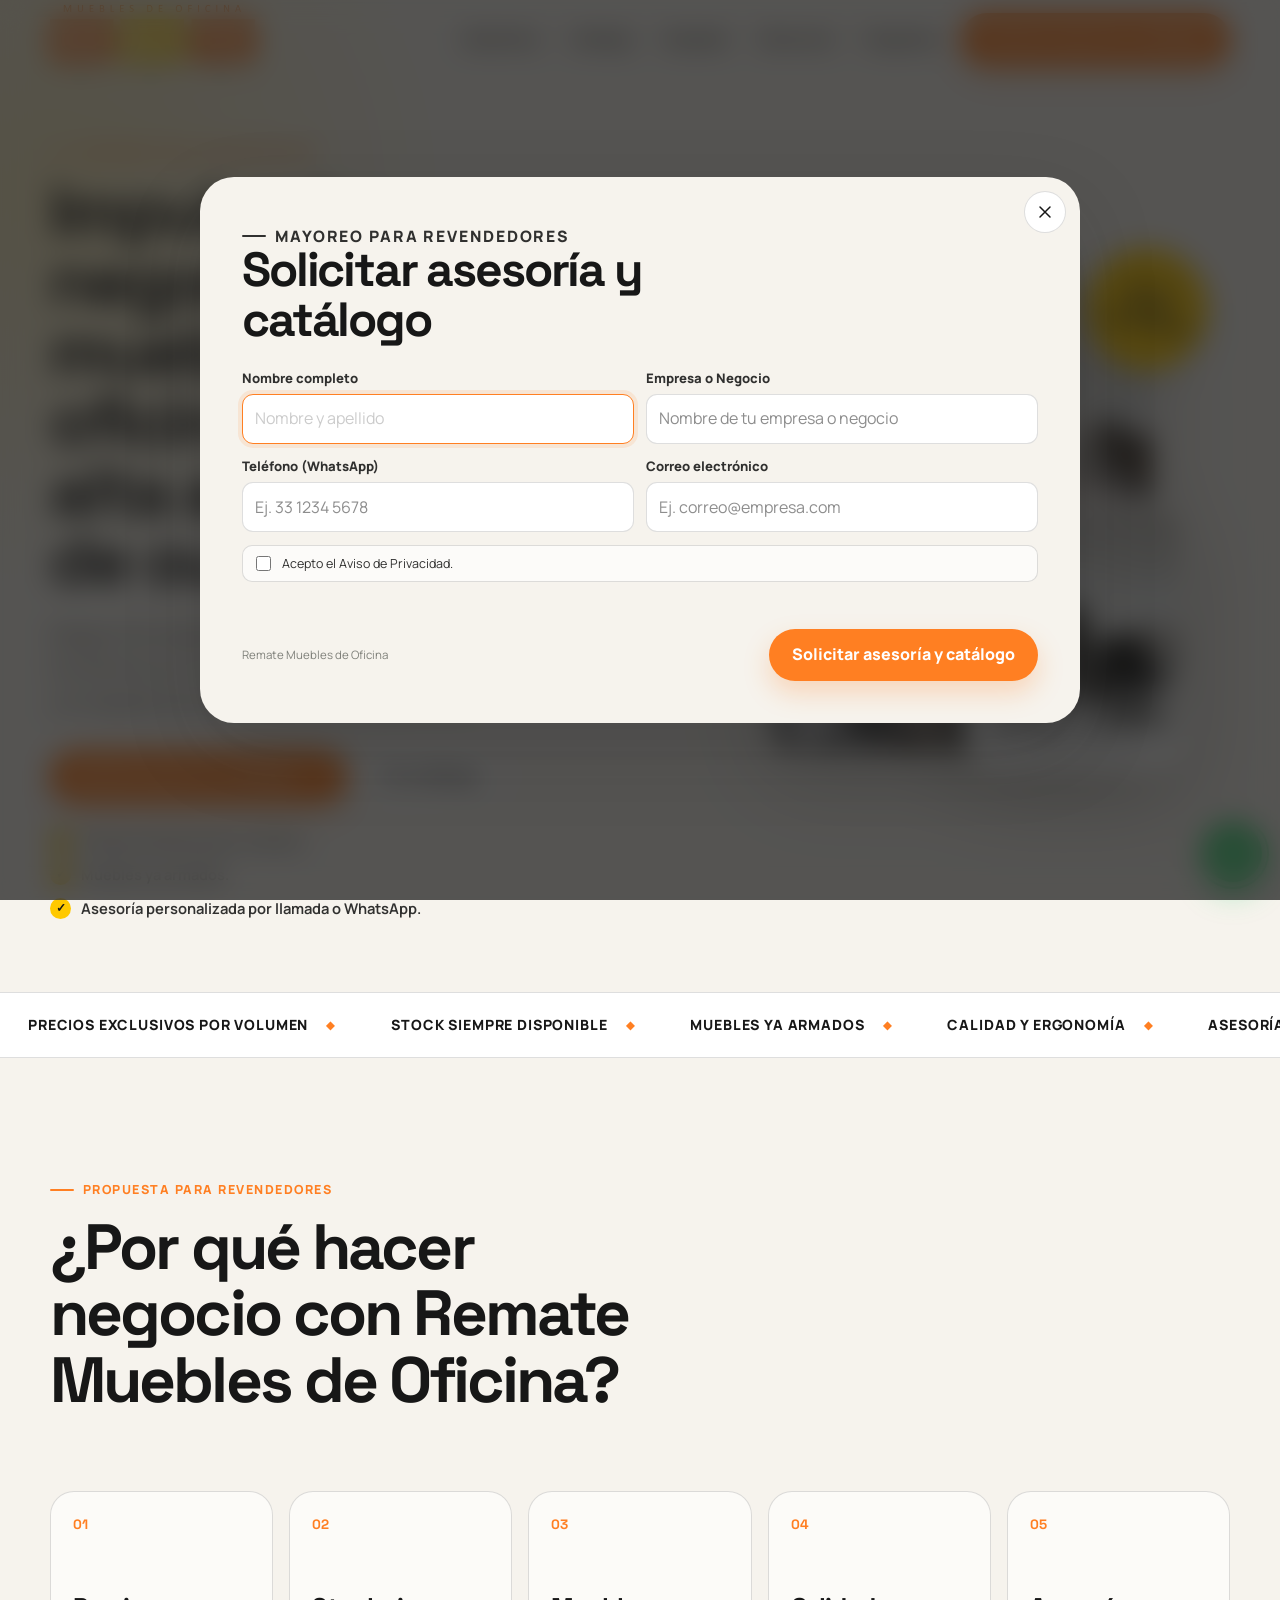
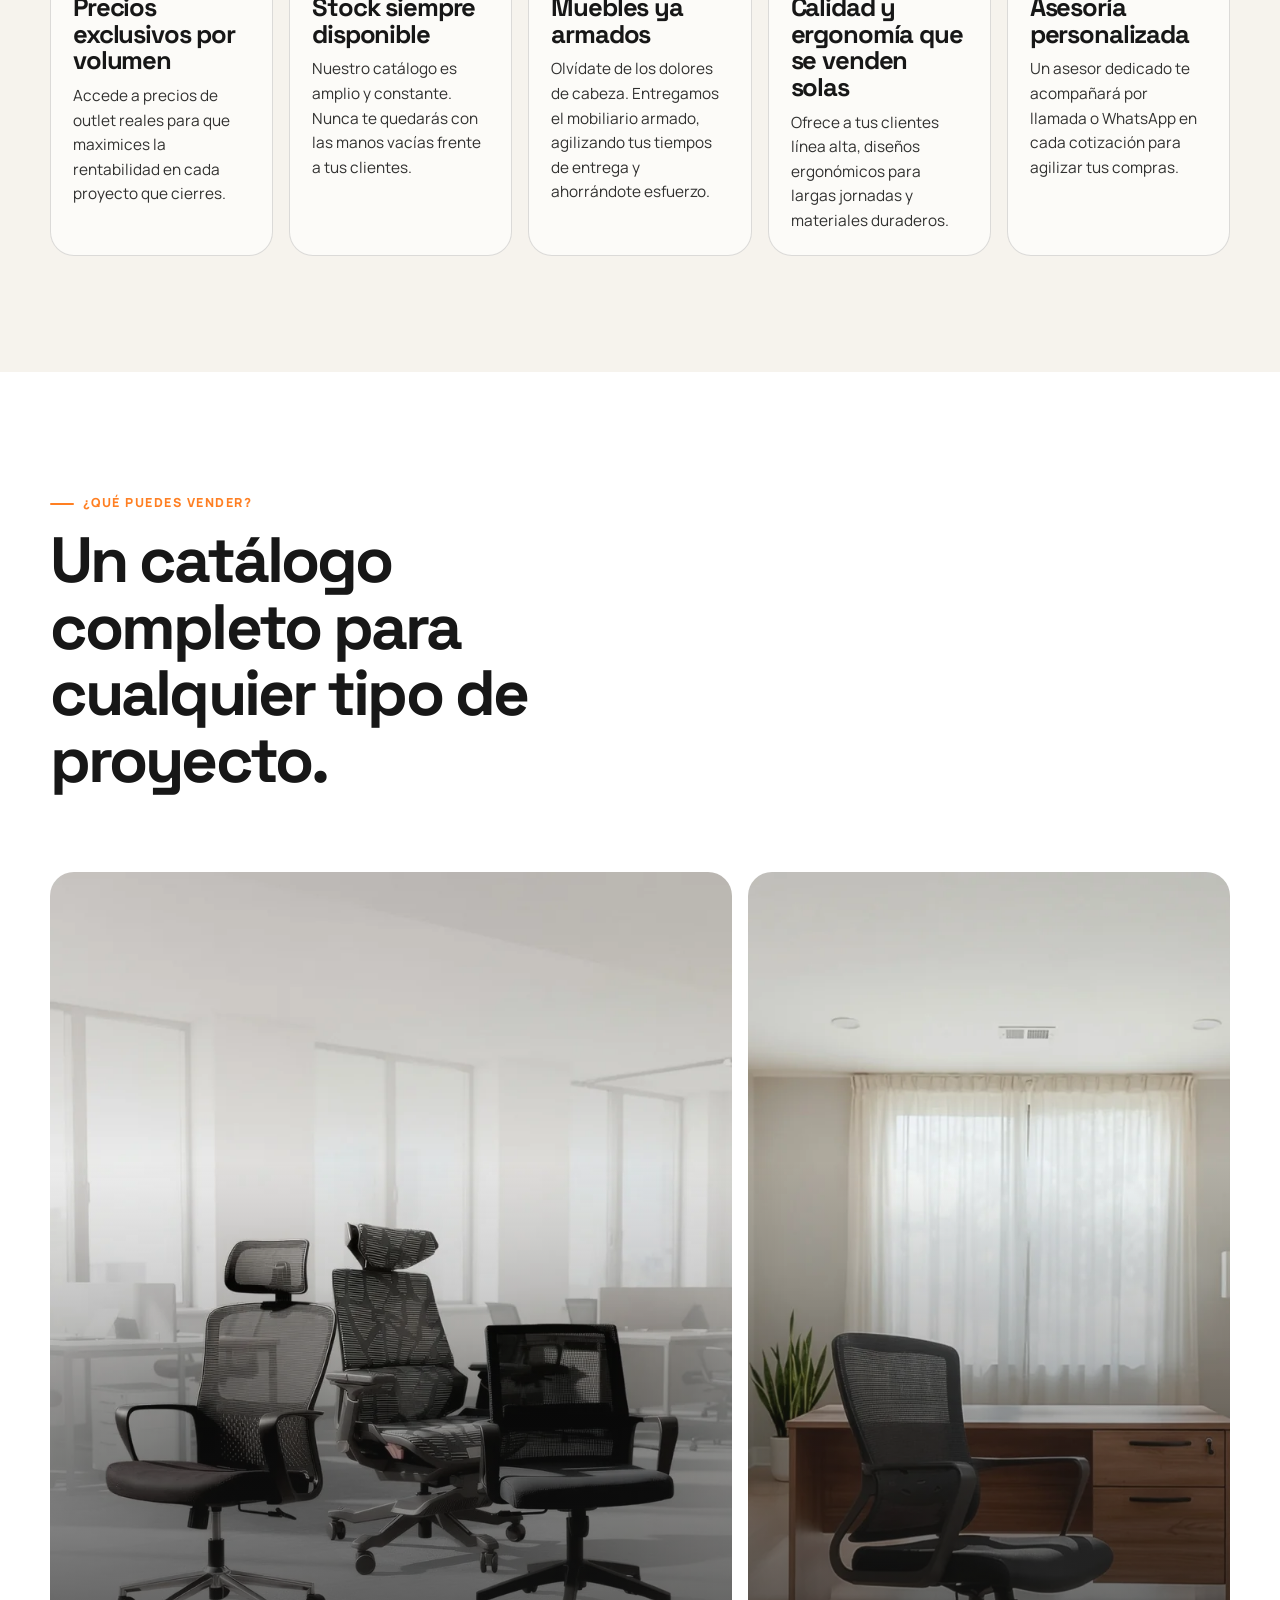
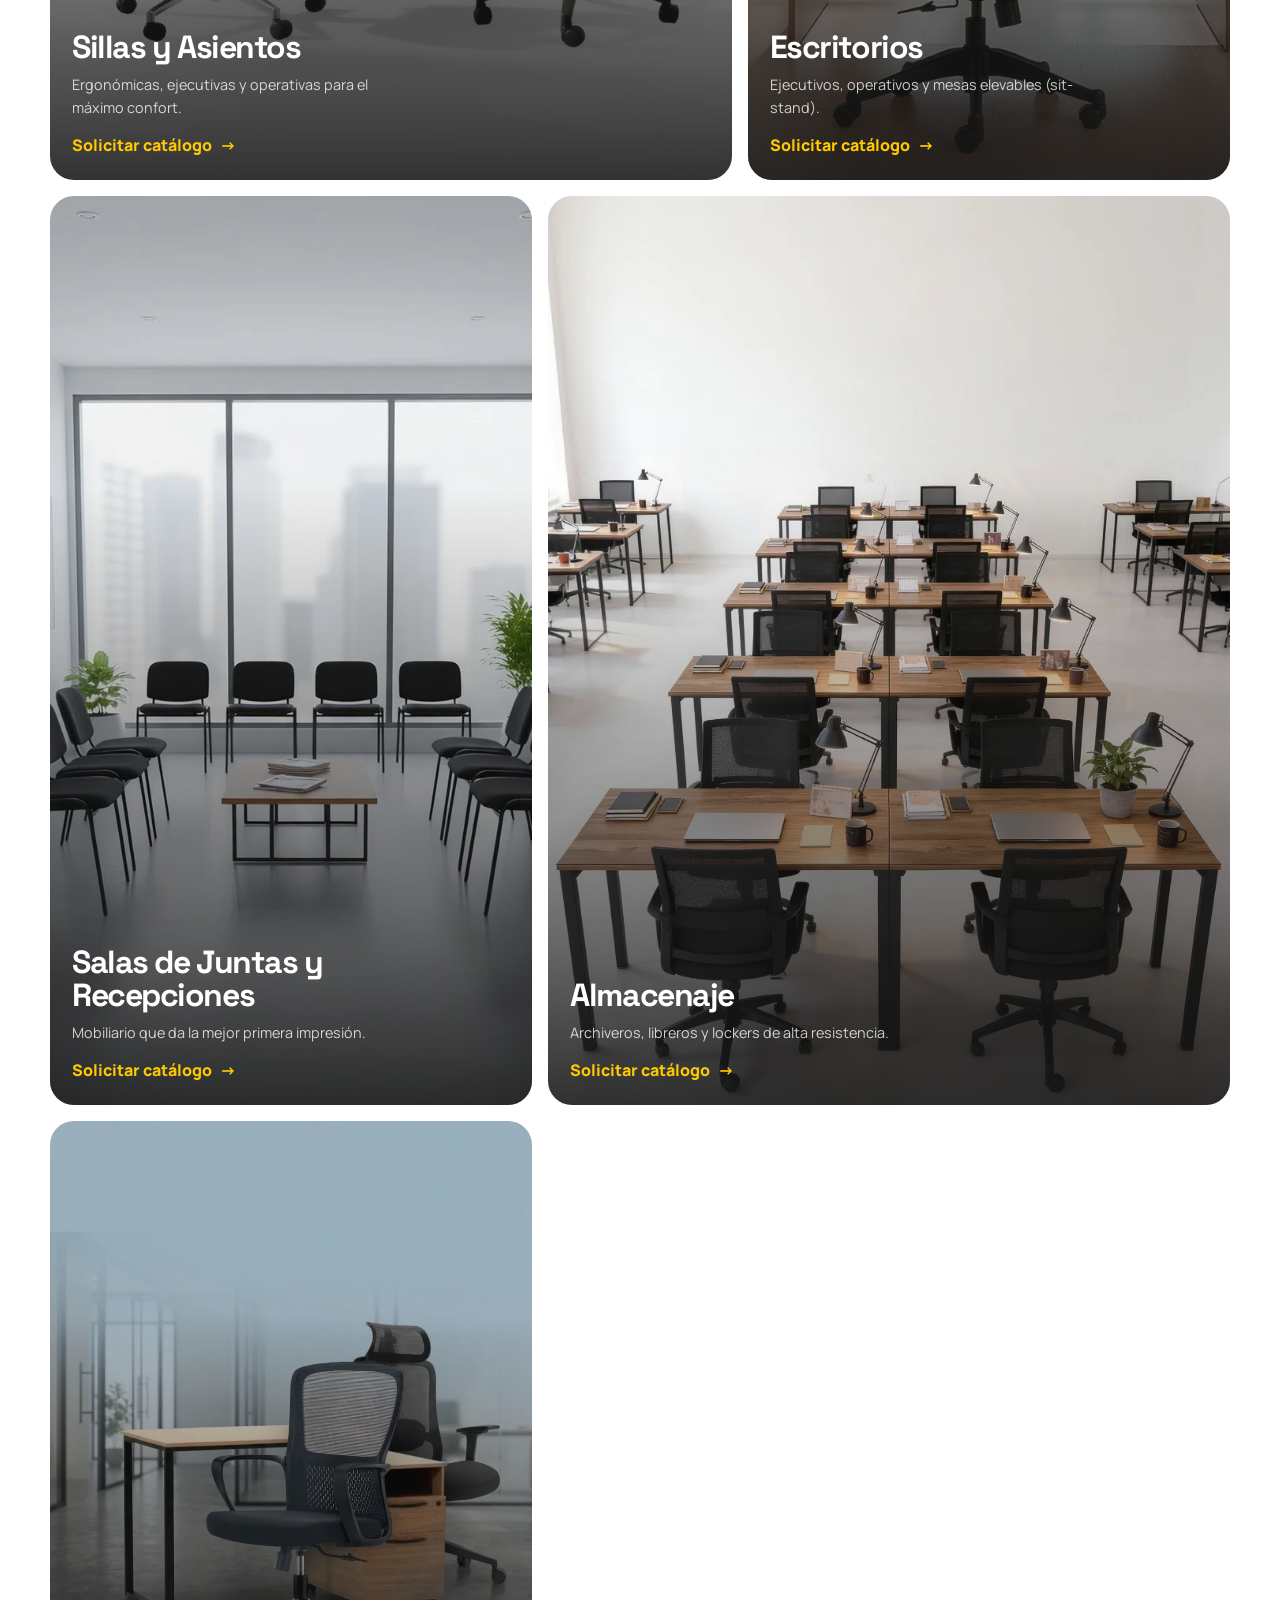
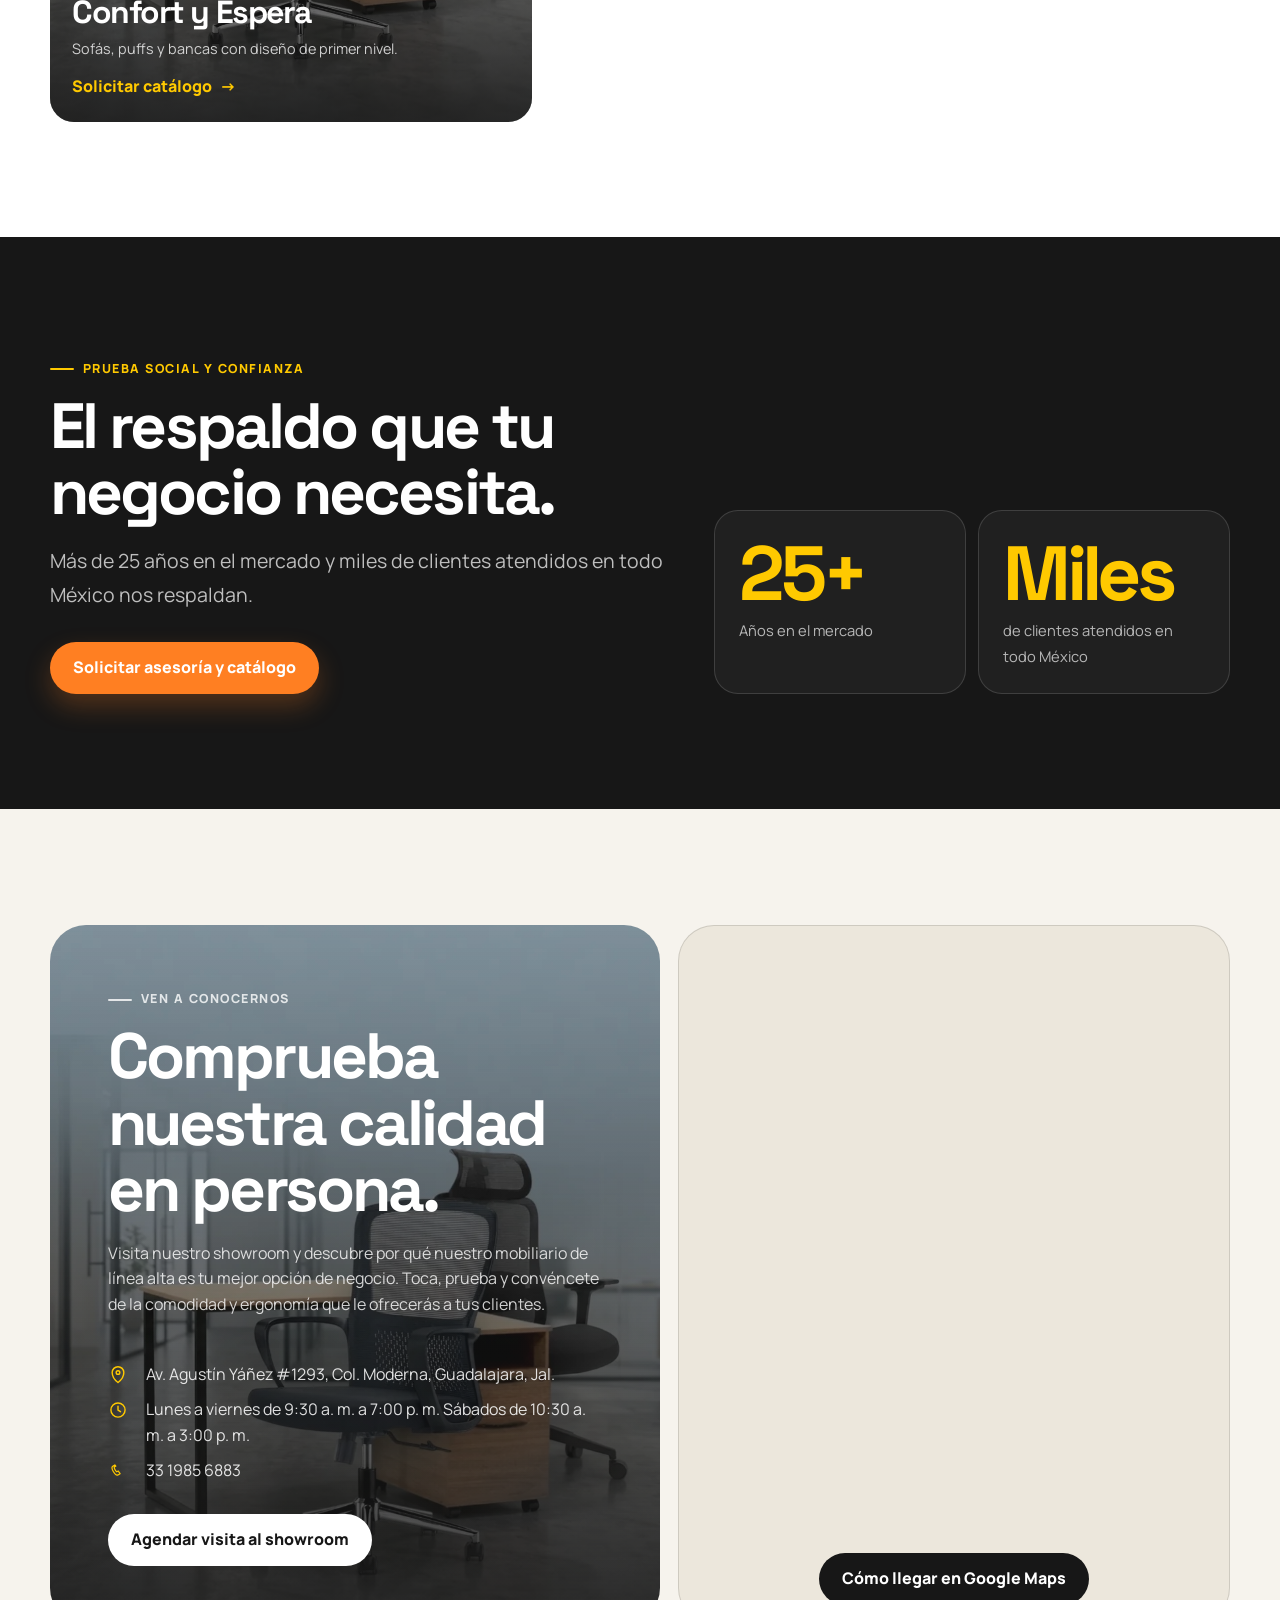
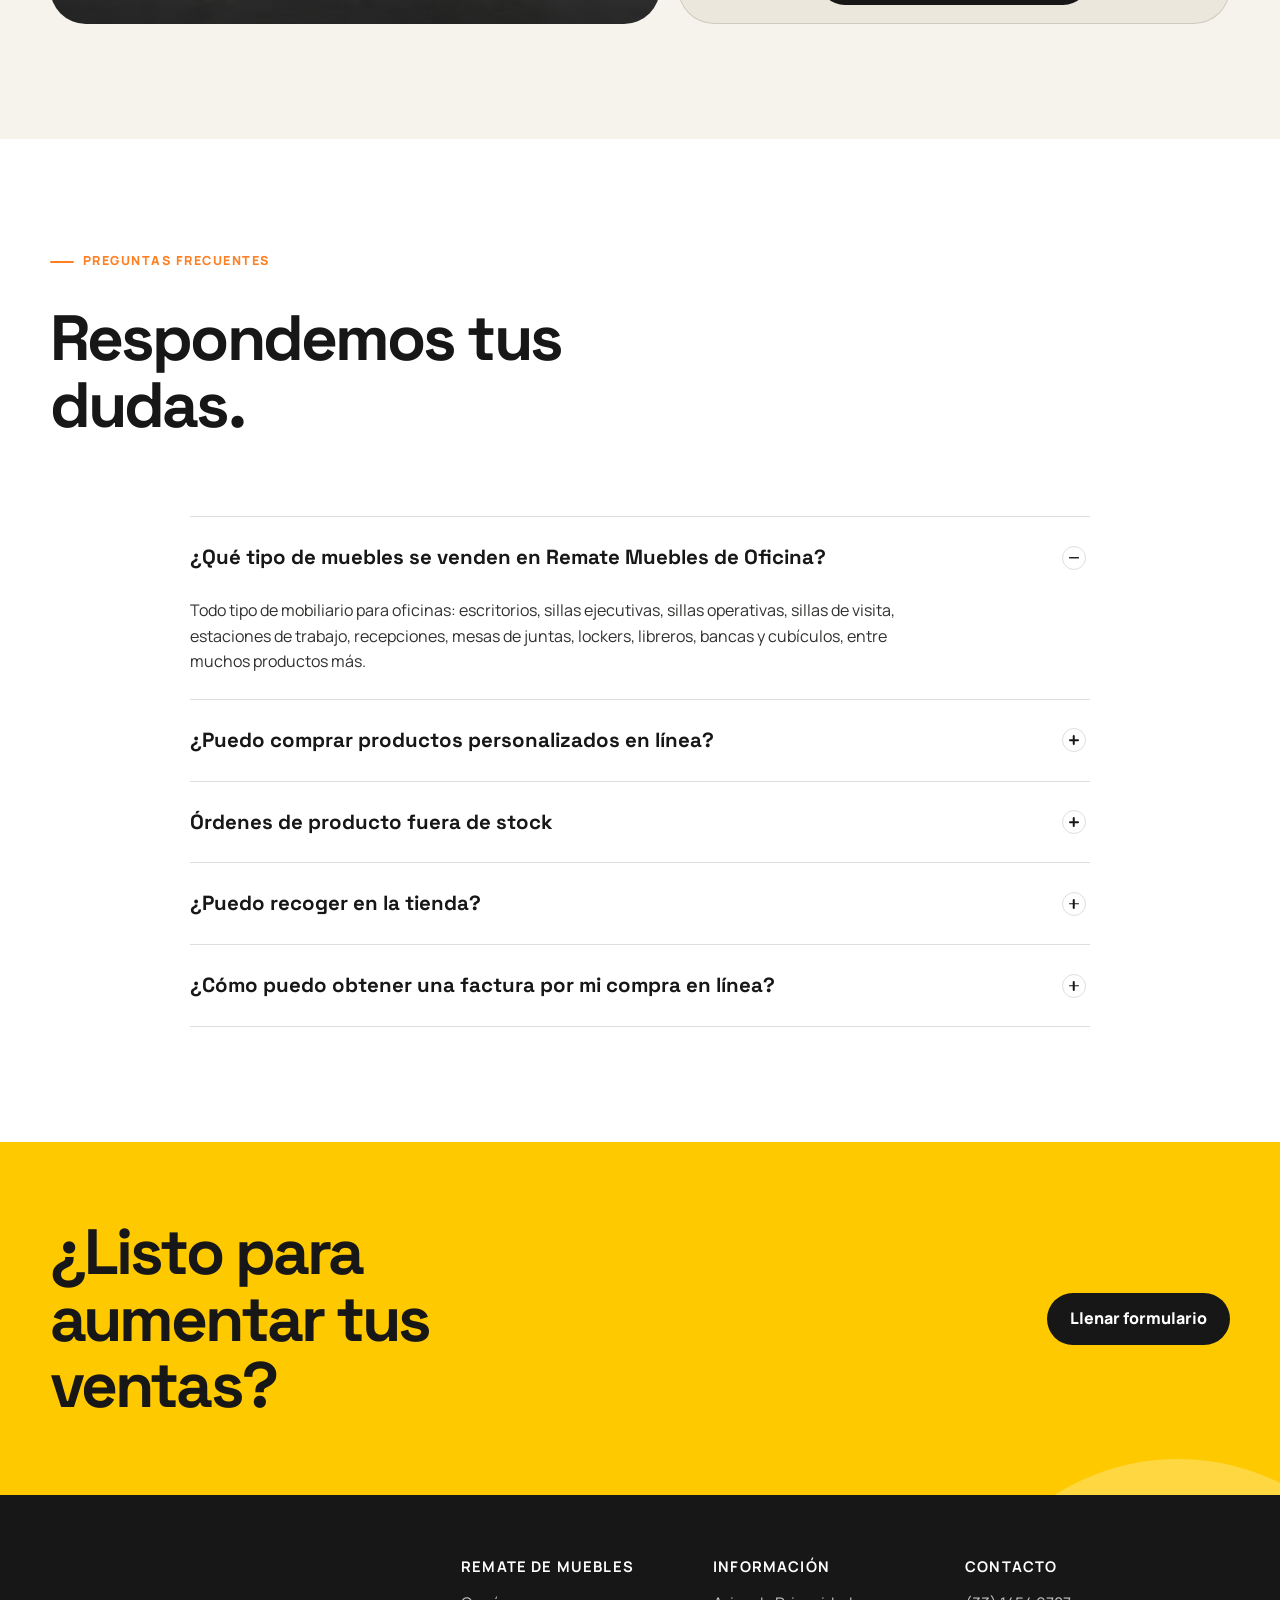
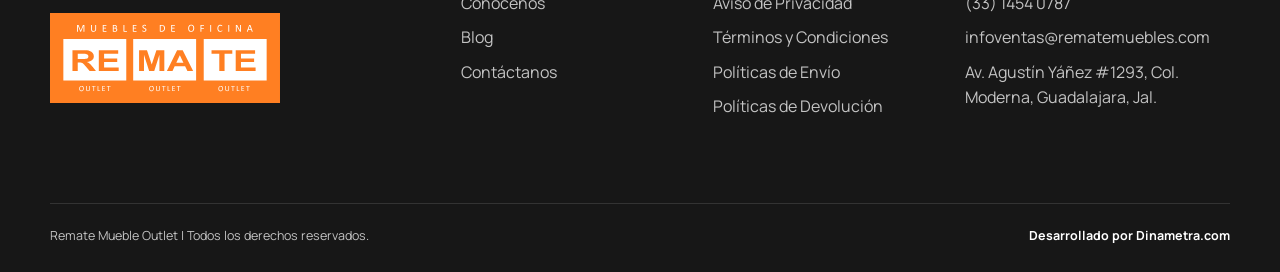
==== commit 1a1256a5: "archivos restantes" ====
--- a/b2c.html
+++ b/b2c.html
@@ -2,383 +2,428 @@
 <html lang="es-MX">
 <head>
   <meta charset="utf-8">
-  <meta name="viewport" content="width=device-width,initial-scale=1">
-  <title>Muebles para oficina y home office | Remate Muebles</title>
-  <meta name="description" content="Cotiza sillas, escritorios y mobiliario para equipar tu oficina o espacio de trabajo. Visita el showroom en Guadalajara.">
-  <link rel="canonical" href="https://rematemuebles.com/">
+  <meta name="viewport" content="width=device-width, initial-scale=1">
+  <title>Mayoreo para revendedores | Remate Muebles</title>
+  <meta name="description" content="Muebles de oficina de línea alta a precio de outlet para revendedores y mayoristas. Solicita asesoría y catálogo.">
+  <meta name="theme-color" content="#ff7f22">
+  <meta property="og:title" content="Mayoreo para revendedores | Remate Muebles">
+  <meta property="og:description" content="Impulsa tu negocio con muebles de oficina de línea alta a precio de outlet.">
+  <meta property="og:type" content="website">
+  <meta property="og:image" content="assets/oficina-equipada.webp">
   <link rel="icon" type="image/png" href="assets/favicon.png">
-  <meta name="theme-color" content="#ff7a1a">
-  <meta property="og:type" content="website">
-  <meta property="og:title" content="Muebles para oficina y home office | Remate Muebles">
-  <meta property="og:description" content="Cotiza sillas, escritorios y mobiliario para equipar tu oficina o espacio de trabajo. Visita el showroom en Guadalajara.">
-  <meta property="og:image" content="assets/oficina-completa.webp">
+  <link rel="preload" as="image" href="assets/oficina-equipada.webp">
   <link rel="stylesheet" href="styles.css">
+  <script src="script.js" defer></script>
 </head>
-<body data-audience="b2c">
-
-<a class="skip-link" href="#contenido">Saltar al contenido</a>
-<header class="site-header" id="siteHeader">
-  <div class="container navbar">
-    <a class="brand" href="#inicio" aria-label="Remate Muebles, inicio">
-      <img src="assets/logo-remate.png" alt="Remate Muebles de Oficina Outlet" width="1032" height="404">
-    </a>
-    <nav class="nav-menu" id="navMenu" aria-label="Navegación principal">
-      <a class="nav-switch" href="index.html">Mayoreo</a>
-      <a class="nav-link" href="#beneficios">Beneficios</a>
-<a class="nav-link" href="#catalogo">Categorías</a>
-<a class="nav-link" href="#espacios">Espacios</a>
-<a class="nav-link" href="#resenas">Reseñas</a>
-<a class="nav-link" href="#showroom">Showroom</a>
-<a class="nav-link" href="#faq">FAQ</a>
-      <button class="btn btn--primary" type="button" data-open-form>Cotizar mi espacio</button>
+<body data-page="mayoristas" data-audience="b2b">
+  <a class="skip-link" href="#contenido">Saltar al contenido</a>
+
+  <header class="site-header" aria-label="Navegación principal">
+    <nav class="nav">
+      <a class="logo" href="#inicio" aria-label="Remate Muebles, inicio">
+        <img src="assets/logo-remate.svg" alt="Remate Muebles de Oficina Outlet" width="608" height="198">
+      </a>
+
+      <ul class="nav-links">
+        <li><a href="#beneficios">Beneficios</a></li>
+        <li><a href="#catalogo">Catálogo</a></li>
+        <li><a href="#respaldo">Respaldo</a></li>
+        <li><a href="#showroom">Showroom</a></li>
+        <li><a href="#preguntas">Preguntas</a></li>
+      </ul>
+
+      <button class="btn btn-primary nav-cta" type="button" data-open-modal>
+        Solicitar asesoría y catálogo
+      </button>
+
+      <button class="menu-toggle" type="button" aria-label="Abrir menú" aria-expanded="false" aria-controls="mobile-menu">
+        <svg viewBox="0 0 24 24" fill="none" aria-hidden="true">
+          <path d="M4 7h16M4 12h16M4 17h16" stroke="currentColor" stroke-width="1.8" stroke-linecap="round"/>
+        </svg>
+      </button>
     </nav>
-    <button class="icon-btn" id="menuToggle" type="button" aria-controls="navMenu" aria-expanded="false" aria-label="Abrir menú">
-      <span class="hamburger" aria-hidden="true"><span></span><span></span><span></span></span>
-    </button>
+  </header>
+
+  <div class="mobile-menu" id="mobile-menu">
+    <a href="#beneficios">Beneficios</a>
+    <a href="#catalogo">Catálogo</a>
+    <a href="#respaldo">Respaldo</a>
+    <a href="#showroom">Showroom</a>
+    <a href="#preguntas">Preguntas</a>
+    <button class="btn btn-primary" type="button" data-open-modal>Solicitar asesoría y catálogo</button>
   </div>
-</header>
-<main id="contenido">
-<section class="hero" id="inicio">
-  <div class="container hero-grid">
-    <div class="hero-copy reveal">
-      <p class="eyebrow">Oficina · Home office · Renovación</p>
-      <h1>Trabaja cómodo desde el primer día.</h1>
-      <p class="lead">Mobiliario de línea alta a precio outlet, con opciones para equipar tu espacio y atención para elegir sin complicarte.</p>
-      <div class="inline-actions">
-        <button class="btn btn--primary" type="button" data-open-form>Cotizar mi espacio</button>
-        <a class="btn btn--ghost" href="#showroom">Visitar showroom</a>
-      </div>
-      <div class="hero-proof">
-        <span><i></i>Entrega inmediata en tienda</span>
-        <span><i></i>Muebles armados</span>
-        <span><i></i>Facturación disponible</span>
+
+  <main id="contenido">
+    <section class="hero" id="inicio">
+      <div class="container hero-grid">
+        <div class="hero-copy reveal">
+          <p class="eyebrow">Mayoreo para revendedores</p>
+          <h1>Impulsa tu negocio con muebles de oficina de línea alta a precio de outlet.</h1>
+          <p class="lead">Asegura los mejores márgenes de ganancia para tus ventas. Contamos con un catálogo amplio, disponibilidad constante y el respaldo de más de 25 años de experiencia.</p>
+
+          <div class="hero-actions">
+            <button class="btn btn-primary" type="button" data-open-modal>
+              Solicitar asesoría y catálogo
+              <svg class="icon-arrow" viewBox="0 0 20 20" fill="none" aria-hidden="true">
+                <path d="M4 10h11M11 6l4 4-4 4" stroke="currentColor" stroke-width="1.8" stroke-linecap="round" stroke-linejoin="round"/>
+              </svg>
+            </button>
+            <a class="btn btn-secondary" href="#catalogo">Ver catálogo</a>
+          </div>
+
+          <ul class="hero-proof" aria-label="Beneficios principales">
+            <li><span class="check">✓</span><span>Precios exclusivos por volumen.</span></li>
+            <li><span class="check">✓</span><span>Muebles ya armados.</span></li>
+            <li><span class="check">✓</span><span>Asesoría personalizada por llamada o WhatsApp.</span></li>
+          </ul>
+        </div>
+
+        <div class="hero-visual reveal" aria-label="Mobiliario de oficina">
+          <figure class="hero-image-main">
+            <img src="assets/oficina-equipada.webp" alt="Oficina equipada con escritorios y sillas negras" width="864" height="1152">
+          </figure>
+          <figure class="hero-image-small">
+            <img src="assets/sillas-oficina.webp" alt="Selección de sillas de oficina ergonómicas" width="864" height="1152">
+          </figure>
+          <div class="hero-stamp">Más de<br>25 años<br>de experiencia</div>
+        </div>
+      </div>
+    </section>
+
+    <div class="marquee" aria-label="Propuesta de valor">
+      <div class="marquee-track">
+        <span class="marquee-item">Precios exclusivos por volumen</span>
+        <span class="marquee-item">Stock siempre disponible</span>
+        <span class="marquee-item">Muebles ya armados</span>
+        <span class="marquee-item">Calidad y ergonomía</span>
+        <span class="marquee-item">Asesoría personalizada</span>
+        <span class="marquee-item">Precios exclusivos por volumen</span>
+        <span class="marquee-item">Stock siempre disponible</span>
+        <span class="marquee-item">Muebles ya armados</span>
+        <span class="marquee-item">Calidad y ergonomía</span>
+        <span class="marquee-item">Asesoría personalizada</span>
       </div>
     </div>
-    <div class="hero-media reveal">
-      <figure class="hero-image"><img src="assets/silla-escritorio.webp" alt="Silla ergonómica negra frente a un escritorio de oficina" width="900" height="1200"></figure>
-      <div class="hero-label">Línea alta · Precio outlet</div>
-      <div class="hero-float"><strong>Tu espacio, mejor resuelto.</strong><span>Compara opciones por función, estilo y número de personas.</span></div>
+
+    <section class="section" id="beneficios">
+      <div class="container">
+        <div class="section-heading split reveal">
+          <div>
+            <p class="eyebrow">Propuesta para revendedores</p>
+            <h2>¿Por qué hacer negocio con Remate Muebles de Oficina?</h2>
+          </div>
+        </div>
+
+        <div class="cards-grid five">
+          <article class="value-card reveal">
+            <span class="card-number">01</span>
+            <h3>Precios exclusivos por volumen</h3>
+            <p>Accede a precios de outlet reales para que maximices la rentabilidad en cada proyecto que cierres.</p>
+          </article>
+
+          <article class="value-card reveal">
+            <span class="card-number">02</span>
+            <h3>Stock siempre disponible</h3>
+            <p>Nuestro catálogo es amplio y constante. Nunca te quedarás con las manos vacías frente a tus clientes.</p>
+          </article>
+
+          <article class="value-card reveal">
+            <span class="card-number">03</span>
+            <h3>Muebles ya armados</h3>
+            <p>Olvídate de los dolores de cabeza. Entregamos el mobiliario armado, agilizando tus tiempos de entrega y ahorrándote esfuerzo.</p>
+          </article>
+
+          <article class="value-card reveal">
+            <span class="card-number">04</span>
+            <h3>Calidad y ergonomía que se venden solas</h3>
+            <p>Ofrece a tus clientes línea alta, diseños ergonómicos para largas jornadas y materiales duraderos.</p>
+          </article>
+
+          <article class="value-card reveal">
+            <span class="card-number">05</span>
+            <h3>Asesoría personalizada</h3>
+            <p>Un asesor dedicado te acompañará por llamada o WhatsApp en cada cotización para agilizar tus compras.</p>
+          </article>
+        </div>
+      </div>
+    </section>
+
+    <section class="section section-white" id="catalogo">
+      <div class="container">
+        <div class="section-heading split reveal">
+          <div>
+            <p class="eyebrow">¿Qué puedes vender?</p>
+            <h2>Un catálogo completo para cualquier tipo de proyecto.</h2>
+          </div>
+        </div>
+
+        <div class="catalog-grid">
+          <article class="catalog-card reveal" data-open-modal data-interest="Sillas y Asientos" tabindex="0">
+            <img src="assets/sillas-oficina.webp" alt="Sillas ergonómicas, ejecutivas y operativas" loading="lazy" width="864" height="1152">
+            <div class="catalog-copy">
+              <h3>Sillas y Asientos</h3>
+              <p>Ergonómicas, ejecutivas y operativas para el máximo confort.</p>
+              <span class="text-link">Solicitar catálogo <span aria-hidden="true">→</span></span>
+            </div>
+          </article>
+
+          <article class="catalog-card reveal" data-open-modal data-interest="Escritorios" tabindex="0">
+            <img src="assets/silla-escritorio-claro.webp" alt="Escritorio ejecutivo con silla de oficina" loading="lazy" width="864" height="1152">
+            <div class="catalog-copy">
+              <h3>Escritorios</h3>
+              <p>Ejecutivos, operativos y mesas elevables (sit-stand).</p>
+              <span class="text-link">Solicitar catálogo <span aria-hidden="true">→</span></span>
+            </div>
+          </article>
+
+          <article class="catalog-card reveal" data-open-modal data-interest="Salas de Juntas y Recepciones" tabindex="0">
+            <img src="assets/sala-juntas.webp" alt="Sala de juntas con sillas negras" loading="lazy" width="864" height="1152">
+            <div class="catalog-copy">
+              <h3>Salas de Juntas y Recepciones</h3>
+              <p>Mobiliario que da la mejor primera impresión.</p>
+              <span class="text-link">Solicitar catálogo <span aria-hidden="true">→</span></span>
+            </div>
+          </article>
+
+          <article class="catalog-card reveal" data-open-modal data-interest="Almacenaje" tabindex="0">
+            <img src="assets/oficina-equipada.webp" alt="Oficina equipada con mobiliario y espacios de almacenaje" loading="lazy" width="864" height="1152">
+            <div class="catalog-copy">
+              <h3>Almacenaje</h3>
+              <p>Archiveros, libreros y lockers de alta resistencia.</p>
+              <span class="text-link">Solicitar catálogo <span aria-hidden="true">→</span></span>
+            </div>
+          </article>
+
+          <article class="catalog-card reveal" data-open-modal data-interest="Confort y Espera" tabindex="0">
+            <img src="assets/silla-escritorio-industrial.webp" alt="Mobiliario de oficina de línea alta" loading="lazy" width="912" height="1136">
+            <div class="catalog-copy">
+              <h3>Confort y Espera</h3>
+              <p>Sofás, puffs y bancas con diseño de primer nivel.</p>
+              <span class="text-link">Solicitar catálogo <span aria-hidden="true">→</span></span>
+            </div>
+          </article>
+        </div>
+      </div>
+    </section>
+
+    <section class="section section-dark" id="respaldo">
+      <div class="container trust-panel">
+        <div class="trust-copy reveal">
+          <p class="eyebrow">Prueba social y confianza</p>
+          <h2>El respaldo que tu negocio necesita.</h2>
+          <p class="lead">Más de 25 años en el mercado y miles de clientes atendidos en todo México nos respaldan.</p>
+          <div class="hero-actions">
+            <button class="btn btn-primary" type="button" data-open-modal>Solicitar asesoría y catálogo</button>
+          </div>
+        </div>
+
+        <div class="trust-stats reveal" aria-label="Datos de respaldo">
+          <div class="stat">
+            <strong>25+</strong>
+            <span>Años en el mercado</span>
+          </div>
+          <div class="stat">
+            <strong>Miles</strong>
+            <span>de clientes atendidos en todo México</span>
+          </div>
+        </div>
+      </div>
+    </section>
+
+    <section class="section" id="showroom">
+      <div class="container showroom-grid">
+        <div class="showroom-copy reveal">
+          <div>
+            <p class="eyebrow">Ven a conocernos</p>
+            <h2>Comprueba nuestra calidad en persona.</h2>
+            <p>Visita nuestro showroom y descubre por qué nuestro mobiliario de línea alta es tu mejor opción de negocio. Toca, prueba y convéncete de la comodidad y ergonomía que le ofrecerás a tus clientes.</p>
+          </div>
+
+          <div>
+            <ul class="contact-list">
+              <li>
+                <svg viewBox="0 0 24 24" fill="none" aria-hidden="true"><path d="M12 21s7-5.2 7-12a7 7 0 1 0-14 0c0 6.8 7 12 7 12Z" stroke="currentColor" stroke-width="1.7"/><circle cx="12" cy="9" r="2.2" stroke="currentColor" stroke-width="1.7"/></svg>
+                <span>Av. Agustín Yáñez #1293, Col. Moderna, Guadalajara, Jal.</span>
+              </li>
+              <li>
+                <svg viewBox="0 0 24 24" fill="none" aria-hidden="true"><circle cx="12" cy="12" r="8.5" stroke="currentColor" stroke-width="1.7"/><path d="M12 7.5V12l3 2" stroke="currentColor" stroke-width="1.7" stroke-linecap="round"/></svg>
+                <span>Lunes a viernes de 9:30 a. m. a 7:00 p. m. Sábados de 10:30 a. m. a 3:00 p. m.</span>
+              </li>
+              <li>
+                <svg viewBox="0 0 24 24" fill="none" aria-hidden="true"><path d="M8.2 4.8 5.7 6.4c-1.2.8-.9 3.7.8 6.5 1.7 2.8 4.1 4.5 5.4 3.8l2.6-1.5-2.2-3.2-1.8.9c-.8-.5-1.7-1.7-2.2-2.7-.6-1-.9-2.2-.8-3.1l1.9-1-1.2-1.3Z" stroke="currentColor" stroke-width="1.5" stroke-linejoin="round"/></svg>
+                <span>33 1985 6883</span>
+              </li>
+            </ul>
+            <div class="hero-actions">
+              <a class="btn btn-light" href="https://maps.app.goo.gl/wfvsq4hZgYPs1dT29" target="_blank" rel="noopener">Agendar visita al showroom</a>
+            </div>
+          </div>
+        </div>
+
+        <div class="map-card reveal">
+          <iframe title="Mapa del showroom de Remate Muebles" loading="lazy" referrerpolicy="no-referrer-when-downgrade" src="https://www.google.com/maps?q=20.6594152,-103.3572465&z=17&output=embed"></iframe>
+          <div class="map-actions">
+            <a class="btn btn-dark" href="https://maps.app.goo.gl/wfvsq4hZgYPs1dT29" target="_blank" rel="noopener">Cómo llegar en Google Maps</a>
+          </div>
+        </div>
+      </div>
+    </section>
+
+    <section class="section section-white" id="preguntas">
+      <div class="container">
+        <div class="section-heading reveal">
+          <p class="eyebrow">Preguntas frecuentes</p>
+          <h2>Respondemos tus dudas.</h2>
+        </div>
+
+        <div class="faq-list reveal">
+          <article class="faq-item is-open">
+            <button class="faq-question" type="button" aria-expanded="true">
+              <span>¿Qué tipo de muebles se venden en Remate Muebles de Oficina?</span>
+              <span class="faq-icon" aria-hidden="true"></span>
+            </button>
+            <div class="faq-answer"><div><p>Todo tipo de mobiliario para oficinas: escritorios, sillas ejecutivas, sillas operativas, sillas de visita, estaciones de trabajo, recepciones, mesas de juntas, lockers, libreros, bancas y cubículos, entre muchos productos más.</p></div></div>
+          </article>
+
+          <article class="faq-item">
+            <button class="faq-question" type="button" aria-expanded="false">
+              <span>¿Puedo comprar productos personalizados en línea?</span>
+              <span class="faq-icon" aria-hidden="true"></span>
+            </button>
+            <div class="faq-answer"><div><p>Sí es posible. Únicamente deberás enviar las características de tu producto por cualquiera de nuestros canales de comunicación, donde un asesor atenderá la solicitud.</p></div></div>
+          </article>
+
+          <article class="faq-item">
+            <button class="faq-question" type="button" aria-expanded="false">
+              <span>Órdenes de producto fuera de stock</span>
+              <span class="faq-icon" aria-hidden="true"></span>
+            </button>
+            <div class="faq-answer"><div><p>Comunícate con tu asesor de ventas para que te indique el tiempo de fabricación y de entrega de tu producto, ya que puede variar de 3 a 9 días hasta 2 o 3 semanas.</p></div></div>
+          </article>
+
+          <article class="faq-item">
+            <button class="faq-question" type="button" aria-expanded="false">
+              <span>¿Puedo recoger en la tienda?</span>
+              <span class="faq-icon" aria-hidden="true"></span>
+            </button>
+            <div class="faq-answer"><div><p>Si así lo deseas, puedes pasar a recoger directamente en tienda dentro de nuestro horario: lunes a viernes de 9:30 a. m. a 7:00 p. m. y sábados de 10:30 a. m. a 3:00 p. m.</p></div></div>
+          </article>
+
+          <article class="faq-item">
+            <button class="faq-question" type="button" aria-expanded="false">
+              <span>¿Cómo puedo obtener una factura por mi compra en línea?</span>
+              <span class="faq-icon" aria-hidden="true"></span>
+            </button>
+            <div class="faq-answer"><div><p>Con gusto podemos emitir tu factura. Comparte tus datos de facturación al correo infoventas@rematemuebles.com. Nuestros precios publicados ya incluyen IVA.</p></div></div>
+          </article>
+        </div>
+      </div>
+    </section>
+
+    <section class="section-tight closing-cta">
+      <div class="container closing-grid">
+        <h2>¿Listo para aumentar tus ventas?</h2>
+        <button class="btn btn-dark" type="button" data-open-modal>Llenar formulario</button>
+      </div>
+    </section>
+  </main>
+
+  <footer class="site-footer">
+    <div class="container">
+      <div class="footer-grid">
+        <div>
+          <img class="footer-logo" src="assets/logo-remate-inverse.svg" alt="Remate Muebles de Oficina Outlet" width="608" height="198">
+        </div>
+
+        <div class="footer-col">
+          <h3>Remate de Muebles</h3>
+          <ul class="footer-links">
+            <li><a href="https://rematemuebles.com/pages/conocenos" target="_blank" rel="noopener">Conócenos</a></li>
+            <li><a href="https://rematemuebles.com/blogs/blog" target="_blank" rel="noopener">Blog</a></li>
+            <li><a href="https://rematemuebles.com/pages/contactanos" target="_blank" rel="noopener">Contáctanos</a></li>
+          </ul>
+        </div>
+
+        <div class="footer-col">
+          <h3>Información</h3>
+          <ul class="footer-links">
+            <li><a href="https://rematemuebles.com/pages/aviso-de-privacidad" target="_blank" rel="noopener">Aviso de Privacidad</a></li>
+            <li><a href="https://rematemuebles.com/pages/terminos-y-condiciones" target="_blank" rel="noopener">Términos y Condiciones</a></li>
+            <li><a href="https://rematemuebles.com/pages/politicas-de-envio" target="_blank" rel="noopener">Políticas de Envío</a></li>
+            <li><a href="https://rematemuebles.com/pages/politicas-de-devolucion" target="_blank" rel="noopener">Políticas de Devolución</a></li>
+          </ul>
+        </div>
+
+        <div class="footer-col">
+          <h3>Contacto</h3>
+          <ul class="footer-links">
+            <li><a href="tel:+523314540787">(33) 1454 0787</a></li>
+            <li><a href="mailto:infoventas@rematemuebles.com">infoventas@rematemuebles.com</a></li>
+            <li>Av. Agustín Yáñez #1293, Col. Moderna, Guadalajara, Jal.</li>
+          </ul>
+        </div>
+      </div>
+
+      <div class="footer-bottom">
+        <span>Remate Mueble Outlet | Todos los derechos reservados.</span>
+        <a href="https://dinametra.com" target="_blank" rel="noopener">Desarrollado por Dinametra.com</a>
+      </div>
     </div>
-  </div>
-</section>
-<div class="trust-strip" aria-label="Beneficios clave"><div class="trust-track"><div class="trust-item">Muebles armados</div><div class="trust-item">Asesoría cercana</div><div class="trust-item">Línea alta a precio outlet</div><div class="trust-item">Showroom en Guadalajara</div><div class="trust-item">Compra en línea</div><div class="trust-item">Muebles armados</div><div class="trust-item">Asesoría cercana</div><div class="trust-item">Línea alta a precio outlet</div><div class="trust-item">Showroom en Guadalajara</div><div class="trust-item">Compra en línea</div></div></div>
-<section class="section" id="beneficios">
-  <div class="container">
-    <div class="section-head reveal">
-      <div><p class="eyebrow">Compra sin vueltas</p><h2>Menos cajas. Más oficina.</h2></div>
-      <p class="lead">Desde una silla para home office hasta un corporativo completo.</p>
-    </div>
-    <div class="benefit-grid">
-      <article class="benefit-card reveal"><span class="icon-badge">✓</span><div><h3>Entrega armada</h3><p>Recibe mobiliario listo para usarse, sujeto a producto y condiciones de entrega.</p></div></article>
-      <article class="benefit-card reveal"><span class="icon-badge">☎</span><div><h3>Acompañamiento cercano</h3><p>Recibe orientación por llamada, WhatsApp o durante tu visita al showroom.</p></div></article>
-      <article class="benefit-card reveal"><span class="icon-badge">◇</span><div><h3>Línea alta a precio outlet</h3><p>Compara diseño, materiales y ergonomía dentro de un catálogo amplio.</p></div></article>
-      <article class="benefit-card reveal"><span class="icon-badge">⌖</span><div><h3>Prueba en showroom</h3><p>Siéntate, revisa medidas y conoce los materiales antes de tomar una decisión.</p></div></article>
-      <article class="benefit-card reveal"><span class="icon-badge">▦</span><div><h3>Todo en un solo lugar</h3><p>Sillas, escritorios, salas de juntas, recepciones, almacenaje y mobiliario de confort.</p></div></article>
-    </div>
-  </div>
-</section>
-<section class="section section--white" id="catalogo">
-  <div class="container">
-    <div class="section-head reveal">
-      <div><p class="eyebrow">Categorías</p><h2>Arma el espacio que necesitas.</h2></div>
-      <p class="lead">Haz clic en una categoría para precargar tu cotización.</p>
-    </div>
-    <div class="category-grid">
-      <article class="category-card category-card--wide category-card--tall reveal"><img src="assets/sillas-oficina.webp" alt="Tres modelos de sillas ergonómicas negras" loading="lazy"><div class="category-card-content"><h3>Sillas ergonómicas</h3><p>Confort para jornadas largas.</p></div><button type="button" data-open-form data-interest="Silla ergonómica" aria-label="Cotizar silla ergonómica"></button></article>
-      <article class="category-card category-card--tall reveal"><img src="assets/home-office.webp" alt="Escritorio individual de madera con silla negra" loading="lazy"><div class="category-card-content"><h3>Escritorios</h3><p>Función, orden y presencia.</p></div><button type="button" data-open-form data-interest="Escritorio" aria-label="Cotizar escritorio"></button></article>
-      <article class="category-card reveal"><img src="assets/sala-espera.webp" alt="Sala de espera moderna con sillas negras" loading="lazy"><div class="category-card-content"><h3>Salas y recepciones</h3><p>Una mejor primera impresión.</p></div><button type="button" data-open-form data-interest="Sala de juntas o recepción" aria-label="Cotizar sala de juntas o recepción"></button></article>
-      <article class="category-card reveal"><img src="assets/oficina-completa.webp" alt="Oficina completa con estaciones de trabajo" loading="lazy"><div class="category-card-content"><h3>Oficina completa</h3><p>Equipa varias posiciones.</p></div><button type="button" data-open-form data-interest="Oficina completa" aria-label="Cotizar oficina completa"></button></article>
-      <article class="category-card reveal"><img src="assets/silla-escritorio.webp" alt="Silla operativa y escritorio en una oficina" loading="lazy"><div class="category-card-content"><h3>Home office</h3><p>Trabaja bien en menos espacio.</p></div><button type="button" data-open-form data-interest="Home office" aria-label="Cotizar home office"></button></article>
-    </div>
-  </div>
-</section>
-<section class="section" id="espacios">
-  <div class="container tabs-shell">
-    <div class="reveal"><p class="eyebrow">Según tu proyecto</p><h2>Empieza por cómo vas a usarlo.</h2>
-      <div class="tab-list" role="tablist" aria-label="Tipos de espacio">
-        <button class="tab-button" role="tab" aria-selected="true" aria-controls="tab-nueva" id="tab-btn-nueva">Oficina nueva</button>
-        <button class="tab-button" role="tab" aria-selected="false" aria-controls="tab-renovar" id="tab-btn-renovar">Renovación</button>
-        <button class="tab-button" role="tab" aria-selected="false" aria-controls="tab-home" id="tab-btn-home">Home office</button>
-      </div>
-    </div>
-    <div class="reveal">
-      <article class="tab-panel is-active" role="tabpanel" id="tab-nueva" aria-labelledby="tab-btn-nueva"><p class="kicker">Mudanza o apertura</p><h3>Equipa varias áreas con orden.</h3><p>Centraliza sillería, escritorios, recepción, sala de juntas y almacenaje en una sola solicitud.</p><ul><li>Define número de personas</li><li>Indica fecha estimada</li><li>Visita el showroom</li></ul><button class="btn btn--primary" data-open-form data-interest="Oficina completa">Cotizar oficina</button></article>
-      <article class="tab-panel" role="tabpanel" id="tab-renovar" aria-labelledby="tab-btn-renovar"><p class="kicker">Reemplazo por etapas</p><h3>Renueva lo que más impacta.</h3><p>Empieza por sillas, escritorios o áreas de atención y revisa opciones compatibles con tu espacio.</p><ul><li>Categorías individuales</li><li>Opciones para distintos presupuestos</li><li>Atención para comparar</li></ul><button class="btn btn--primary" data-open-form>Solicitar opciones</button></article>
-      <article class="tab-panel" role="tabpanel" id="tab-home" aria-labelledby="tab-btn-home"><p class="kicker">Trabajo desde casa</p><h3>Comodidad sin llenar la habitación.</h3><p>Combina una silla ergonómica y un escritorio funcional para tu rutina diaria.</p><ul><li>Soluciones compactas</li><li>Ergonomía para uso diario</li><li>Compra en línea o showroom</li></ul><button class="btn btn--primary" data-open-form data-interest="Home office">Cotizar home office</button></article>
-    </div>
-  </div>
-</section>
-
-<section class="section section--ink" id="resenas">
-  <div class="container">
-    <div class="section-head reveal">
-      <div><p class="eyebrow">Reseñas publicadas</p><h2>La experiencia también cuenta.</h2></div>
-      <p class="lead">Comentarios tomados de compradores publicados en rematemuebles.com.</p>
-    </div>
-  </div>
-  <div class="reviews-wrap" aria-label="Carrusel de reseñas">
-    <div class="review-row"><article class="review-card">
-          <div><div class="review-stars" aria-label="5 de 5 estrellas">★★★★★</div>
-          <p class="review-quote">“Te atienden muy bien, dan seguimiento y resuelven tus dudas. Es buen material y cumplen con lo acordado.”</p></div>
-          <div class="reviewer"><span class="avatar" aria-hidden="true">JLG</span>
-            <div><strong>Jose Luis Godinez Aguilera</strong><small>Archivero de melamina</small></div>
-          </div>
-        </article>
-<article class="review-card">
-          <div><div class="review-stars" aria-label="5 de 5 estrellas">★★★★★</div>
-          <p class="review-quote">“La atención fue muy buena y me entregaron antes de lo que habíamos acordado, lo cual me ayudó mucho.”</p></div>
-          <div class="reviewer"><span class="avatar" aria-hidden="true">DA</span>
-            <div><strong>Daniel Arauz</strong><small>Compra verificada</small></div>
-          </div>
-        </article>
-<article class="review-card">
-          <div><div class="review-stars" aria-label="5 de 5 estrellas">★★★★★</div>
-          <p class="review-quote">“En todo momento estuvieron al pendiente y dando seguimiento a mis dudas o requerimientos. Los recomiendo mucho.”</p></div>
-          <div class="reviewer"><span class="avatar" aria-hidden="true">AT</span>
-            <div><strong>Anuar Terrones</strong><small>Silla de visita</small></div>
-          </div>
-        </article>
-<article class="review-card">
-          <div><div class="review-stars" aria-label="5 de 5 estrellas">★★★★★</div>
-          <p class="review-quote">“Las atenciones fueron de primera. El producto fue entregado armado y en tiempo; cumplió con nuestras expectativas.”</p></div>
-          <div class="reviewer"><span class="avatar" aria-hidden="true">HN</span>
-            <div><strong>Horacio Niebla</strong><small>Silla operativa</small></div>
-          </div>
-        </article>
-<article class="review-card">
-          <div><div class="review-stars" aria-label="5 de 5 estrellas">★★★★★</div>
-          <p class="review-quote">“Muy útil y práctica, con buen funcionamiento.”</p></div>
-          <div class="reviewer"><span class="avatar" aria-hidden="true">AO</span>
-            <div><strong>Arturo Ortiz</strong><small>Silla Cozy</small></div>
-          </div>
-        </article>
-<article class="review-card">
-          <div><div class="review-stars" aria-label="5 de 5 estrellas">★★★★★</div>
-          <p class="review-quote">“Excelente servicio y forma rápida de comprar.”</p></div>
-          <div class="reviewer"><span class="avatar" aria-hidden="true">EI</span>
-            <div><strong>Elvia Ibañez</strong><small>Compra en línea</small></div>
-          </div>
-        </article><article class="review-card">
-          <div><div class="review-stars" aria-label="5 de 5 estrellas">★★★★★</div>
-          <p class="review-quote">“Te atienden muy bien, dan seguimiento y resuelven tus dudas. Es buen material y cumplen con lo acordado.”</p></div>
-          <div class="reviewer"><span class="avatar" aria-hidden="true">JLG</span>
-            <div><strong>Jose Luis Godinez Aguilera</strong><small>Archivero de melamina</small></div>
-          </div>
-        </article>
-<article class="review-card">
-          <div><div class="review-stars" aria-label="5 de 5 estrellas">★★★★★</div>
-          <p class="review-quote">“La atención fue muy buena y me entregaron antes de lo que habíamos acordado, lo cual me ayudó mucho.”</p></div>
-          <div class="reviewer"><span class="avatar" aria-hidden="true">DA</span>
-            <div><strong>Daniel Arauz</strong><small>Compra verificada</small></div>
-          </div>
-        </article>
-<article class="review-card">
-          <div><div class="review-stars" aria-label="5 de 5 estrellas">★★★★★</div>
-          <p class="review-quote">“En todo momento estuvieron al pendiente y dando seguimiento a mis dudas o requerimientos. Los recomiendo mucho.”</p></div>
-          <div class="reviewer"><span class="avatar" aria-hidden="true">AT</span>
-            <div><strong>Anuar Terrones</strong><small>Silla de visita</small></div>
-          </div>
-        </article>
-<article class="review-card">
-          <div><div class="review-stars" aria-label="5 de 5 estrellas">★★★★★</div>
-          <p class="review-quote">“Las atenciones fueron de primera. El producto fue entregado armado y en tiempo; cumplió con nuestras expectativas.”</p></div>
-          <div class="reviewer"><span class="avatar" aria-hidden="true">HN</span>
-            <div><strong>Horacio Niebla</strong><small>Silla operativa</small></div>
-          </div>
-        </article>
-<article class="review-card">
-          <div><div class="review-stars" aria-label="5 de 5 estrellas">★★★★★</div>
-          <p class="review-quote">“Muy útil y práctica, con buen funcionamiento.”</p></div>
-          <div class="reviewer"><span class="avatar" aria-hidden="true">AO</span>
-            <div><strong>Arturo Ortiz</strong><small>Silla Cozy</small></div>
-          </div>
-        </article>
-<article class="review-card">
-          <div><div class="review-stars" aria-label="5 de 5 estrellas">★★★★★</div>
-          <p class="review-quote">“Excelente servicio y forma rápida de comprar.”</p></div>
-          <div class="reviewer"><span class="avatar" aria-hidden="true">EI</span>
-            <div><strong>Elvia Ibañez</strong><small>Compra en línea</small></div>
-          </div>
-        </article></div>
-    <div class="review-row review-row--reverse"><article class="review-card">
-          <div><div class="review-stars" aria-label="5 de 5 estrellas">★★★★★</div>
-          <p class="review-quote">“Excelente servicio y forma rápida de comprar.”</p></div>
-          <div class="reviewer"><span class="avatar" aria-hidden="true">EI</span>
-            <div><strong>Elvia Ibañez</strong><small>Compra en línea</small></div>
-          </div>
-        </article>
-<article class="review-card">
-          <div><div class="review-stars" aria-label="5 de 5 estrellas">★★★★★</div>
-          <p class="review-quote">“Muy útil y práctica, con buen funcionamiento.”</p></div>
-          <div class="reviewer"><span class="avatar" aria-hidden="true">AO</span>
-            <div><strong>Arturo Ortiz</strong><small>Silla Cozy</small></div>
-          </div>
-        </article>
-<article class="review-card">
-          <div><div class="review-stars" aria-label="5 de 5 estrellas">★★★★★</div>
-          <p class="review-quote">“Las atenciones fueron de primera. El producto fue entregado armado y en tiempo; cumplió con nuestras expectativas.”</p></div>
-          <div class="reviewer"><span class="avatar" aria-hidden="true">HN</span>
-            <div><strong>Horacio Niebla</strong><small>Silla operativa</small></div>
-          </div>
-        </article>
-<article class="review-card">
-          <div><div class="review-stars" aria-label="5 de 5 estrellas">★★★★★</div>
-          <p class="review-quote">“En todo momento estuvieron al pendiente y dando seguimiento a mis dudas o requerimientos. Los recomiendo mucho.”</p></div>
-          <div class="reviewer"><span class="avatar" aria-hidden="true">AT</span>
-            <div><strong>Anuar Terrones</strong><small>Silla de visita</small></div>
-          </div>
-        </article>
-<article class="review-card">
-          <div><div class="review-stars" aria-label="5 de 5 estrellas">★★★★★</div>
-          <p class="review-quote">“La atención fue muy buena y me entregaron antes de lo que habíamos acordado, lo cual me ayudó mucho.”</p></div>
-          <div class="reviewer"><span class="avatar" aria-hidden="true">DA</span>
-            <div><strong>Daniel Arauz</strong><small>Compra verificada</small></div>
-          </div>
-        </article>
-<article class="review-card">
-          <div><div class="review-stars" aria-label="5 de 5 estrellas">★★★★★</div>
-          <p class="review-quote">“Te atienden muy bien, dan seguimiento y resuelven tus dudas. Es buen material y cumplen con lo acordado.”</p></div>
-          <div class="reviewer"><span class="avatar" aria-hidden="true">JLG</span>
-            <div><strong>Jose Luis Godinez Aguilera</strong><small>Archivero de melamina</small></div>
-          </div>
-        </article><article class="review-card">
-          <div><div class="review-stars" aria-label="5 de 5 estrellas">★★★★★</div>
-          <p class="review-quote">“Excelente servicio y forma rápida de comprar.”</p></div>
-          <div class="reviewer"><span class="avatar" aria-hidden="true">EI</span>
-            <div><strong>Elvia Ibañez</strong><small>Compra en línea</small></div>
-          </div>
-        </article>
-<article class="review-card">
-          <div><div class="review-stars" aria-label="5 de 5 estrellas">★★★★★</div>
-          <p class="review-quote">“Muy útil y práctica, con buen funcionamiento.”</p></div>
-          <div class="reviewer"><span class="avatar" aria-hidden="true">AO</span>
-            <div><strong>Arturo Ortiz</strong><small>Silla Cozy</small></div>
-          </div>
-        </article>
-<article class="review-card">
-          <div><div class="review-stars" aria-label="5 de 5 estrellas">★★★★★</div>
-          <p class="review-quote">“Las atenciones fueron de primera. El producto fue entregado armado y en tiempo; cumplió con nuestras expectativas.”</p></div>
-          <div class="reviewer"><span class="avatar" aria-hidden="true">HN</span>
-            <div><strong>Horacio Niebla</strong><small>Silla operativa</small></div>
-          </div>
-        </article>
-<article class="review-card">
-          <div><div class="review-stars" aria-label="5 de 5 estrellas">★★★★★</div>
-          <p class="review-quote">“En todo momento estuvieron al pendiente y dando seguimiento a mis dudas o requerimientos. Los recomiendo mucho.”</p></div>
-          <div class="reviewer"><span class="avatar" aria-hidden="true">AT</span>
-            <div><strong>Anuar Terrones</strong><small>Silla de visita</small></div>
-          </div>
-        </article>
-<article class="review-card">
-          <div><div class="review-stars" aria-label="5 de 5 estrellas">★★★★★</div>
-          <p class="review-quote">“La atención fue muy buena y me entregaron antes de lo que habíamos acordado, lo cual me ayudó mucho.”</p></div>
-          <div class="reviewer"><span class="avatar" aria-hidden="true">DA</span>
-            <div><strong>Daniel Arauz</strong><small>Compra verificada</small></div>
-          </div>
-        </article>
-<article class="review-card">
-          <div><div class="review-stars" aria-label="5 de 5 estrellas">★★★★★</div>
-          <p class="review-quote">“Te atienden muy bien, dan seguimiento y resuelven tus dudas. Es buen material y cumplen con lo acordado.”</p></div>
-          <div class="reviewer"><span class="avatar" aria-hidden="true">JLG</span>
-            <div><strong>Jose Luis Godinez Aguilera</strong><small>Archivero de melamina</small></div>
-          </div>
-        </article></div>
-  </div>
-</section>
-
-<section class="section" id="showroom">
-  <div class="container showroom-grid">
-    <div class="showroom-copy reveal">
-      <p class="eyebrow">Showroom Guadalajara</p>
-      <h2>Prueba antes de decidir.</h2>
-      <p>Conoce materiales, compara ergonomía y recibe atención presencial para elegir el mobiliario adecuado.</p>
-      <div class="contact-list">
-        <div class="contact-row"><span class="icon-badge" aria-hidden="true">⌖</span><div><strong>Dirección</strong><br>Av. Agustín Yáñez #1293, Col. Moderna, Guadalajara, Jal. CP 44910</div></div>
-        <div class="contact-row"><span class="icon-badge" aria-hidden="true">◷</span><div><strong>Horario</strong><br>Lunes a viernes, 9:30 a. m. a 7:00 p. m.<br>Sábado, 10:30 a. m. a 3:00 p. m.</div></div>
-        <div class="contact-row"><span class="icon-badge" aria-hidden="true">☎</span><div><strong>Contacto</strong><br><a href="tel:+523314540787">33 1454 0787</a> · <a href="mailto:infoventas@rematemuebles.com">infoventas@rematemuebles.com</a></div></div>
-      </div>
-      <div class="inline-actions">
-        <a class="btn btn--dark" href="https://maps.google.com/?q=Av.+Agust%C3%ADn+Y%C3%A1%C3%B1ez+1293,+Col.+Moderna,+Guadalajara,+Jalisco" target="_blank" rel="noopener">Cómo llegar</a>
-        <button class="btn btn--ghost" type="button" data-open-form data-interest="Visita al showroom">Agendar visita</button>
-      </div>
-    </div>
-    <div class="map-shell reveal">
-      <iframe loading="lazy" title="Mapa del showroom de Remate Muebles" referrerpolicy="no-referrer-when-downgrade" src="https://www.google.com/maps?q=Av.%20Agust%C3%ADn%20Y%C3%A1%C3%B1ez%201293%2C%20Col.%20Moderna%2C%20Guadalajara%2C%20Jalisco&output=embed"></iframe>
-      <div class="map-overlay">Showroom Remate Muebles · Guadalajara</div>
-    </div>
-  </div>
-</section>
-<section class="section section--white" id="faq">
-  <div class="container"><div class="section-head reveal"><div><p class="eyebrow">Preguntas frecuentes</p><h2>Resuelve antes de comprar.</h2></div></div>
-    <div class="faq-list">
-      <div class="faq-item"><button class="faq-question" aria-expanded="true"><span>¿Puedo probar las sillas antes de comprar?</span><span>+</span></button><div class="faq-answer"><div><p>Sí. Visita el showroom de Guadalajara para comparar comodidad, ajustes y materiales disponibles.</p></div></div></div>
-      <div class="faq-item"><button class="faq-question" aria-expanded="false"><span>¿El mobiliario se entrega armado?</span><span>+</span></button><div class="faq-answer"><div><p>El brief del proyecto indica entrega armada. Confirma producto, cobertura y condiciones específicas con el asesor.</p></div></div></div>
-      <div class="faq-item"><button class="faq-question" aria-expanded="false"><span>¿Puedo solicitar factura?</span><span>+</span></button><div class="faq-answer"><div><p>Sí. El sitio actual indica que puedes solicitar factura al finalizar tu pedido.</p></div></div></div>
-      <div class="faq-item"><button class="faq-question" aria-expanded="false"><span>¿Cómo sé qué silla me conviene?</span><span>+</span></button><div class="faq-answer"><div><p>Comparte tu uso, horas de trabajo, espacio y preferencias. También puedes probar modelos en el showroom.</p></div></div></div>
-      <div class="faq-item"><button class="faq-question" aria-expanded="false"><span>¿Tienen entrega inmediata?</span><span>+</span></button><div class="faq-answer"><div><p>El sitio comunica entrega inmediata en tienda para productos disponibles. Confirma existencias y condiciones antes de comprar.</p></div></div></div>
-      <div class="faq-item"><button class="faq-question" aria-expanded="false"><span>¿Realizan entregas fuera de Guadalajara?</span><span>+</span></button><div class="faq-answer"><div><p>La cobertura depende del pedido. Indica tu ciudad en el formulario o consulta las políticas de envío del sitio.</p></div></div></div>
-    </div>
-  </div>
-</section>
-<section class="section"><div class="container"><div class="cta-panel reveal"><p class="eyebrow">Tu oficina puede sentirse mejor</p><h2>Cuéntanos qué espacio vas a equipar.</h2><p class="lead">Comparte el número de personas, las categorías y la fecha estimada.</p><button class="btn btn--primary" type="button" data-open-form>Cotizar mi espacio</button></div></div></section>
-</main>
-
-<footer class="site-footer">
-  <div class="container">
-    <div class="footer-grid">
-      <div class="footer-brand">
-        <img src="assets/logo-remate-light.png" alt="Remate Muebles de Oficina Outlet" width="1032" height="404">
-        <p>Mobiliario de oficina con atención en Guadalajara y venta en línea.</p>
-      </div>
-      <div class="footer-col"><h3>Navega</h3><div class="footer-links">
-        <a href="index.html">Ventas por volumen</a><a href="#catalogo">Categorías</a><a href="#showroom">Showroom</a><a href="#faq">Preguntas frecuentes</a>
-      </div></div>
-      <div class="footer-col"><h3>Contacto</h3><div class="footer-links">
-        <a href="https://wa.me/523319856883" target="_blank" rel="noopener">WhatsApp: 33 1985 6883</a>
-        <a href="tel:+523314540787">Teléfono: 33 1454 0787</a>
-        <a href="mailto:infoventas@rematemuebles.com">infoventas@rematemuebles.com</a>
-      </div></div>
-      <div class="footer-col"><h3>Información</h3><div class="footer-links">
-        <a href="https://rematemuebles.com/pages/aviso-de-privacidad" target="_blank" rel="noopener">Aviso de privacidad</a>
-        <a href="https://rematemuebles.com/pages/terminos-y-condiciones" target="_blank" rel="noopener">Términos y condiciones</a>
-        <a href="https://rematemuebles.com/pages/politicas-de-envio" target="_blank" rel="noopener">Políticas de envío</a>
-        <a href="https://rematemuebles.com/pages/politicas-de-devolucion" target="_blank" rel="noopener">Devoluciones</a>
-      </div></div>
-    </div>
-    <div class="footer-bottom"><span>© <span data-year></span> Remate Muebles de Oficina.</span><a href="https://dinametra.com/" target="_blank" rel="noopener">Desarrollado por Dinametra.com</a></div>
-  </div>
-</footer>
-<a class="wa-float" href="https://wa.me/523319856883" target="_blank" rel="noopener" aria-label="Escribir por WhatsApp">W</a>
-<div class="cursor-dot" aria-hidden="true"></div><div class="cursor-ring" aria-hidden="true"></div>
-
-<div class="modal" id="leadModal" aria-hidden="true">
-  <div class="modal-dialog" role="dialog" aria-modal="true" aria-labelledby="modalTitle">
-    <aside class="modal-aside">
-      <div><p class="eyebrow">Remate Muebles</p><h3>Decide con información clara.</h3><p>Atención por llamada o WhatsApp para revisar productos y necesidades.</p></div>
-      <div class="mini-list"><span>Datos protegidos</span><span>Sin compromiso de compra</span><span>Seguimiento personalizado</span></div>
-    </aside>
-    <div class="modal-main">
-      <button class="modal-close" type="button" data-close-modal aria-label="Cerrar formulario">×</button>
-      <p class="eyebrow">Cotización</p><h2 id="modalTitle">Cotiza tu espacio</h2><p class="muted">Comparte los datos básicos. Te contactaremos para orientar tu compra y preparar una propuesta.</p>
-      <form id="leadForm">
-        <input type="hidden" name="audiencia" value="b2c">
+  </footer>
+
+  <a class="whatsapp-float" data-whatsapp-general href="#" target="_blank" rel="noopener" aria-label="Contactar por WhatsApp">
+    <svg class="whatsapp-icon" viewBox="0 0 24 24" aria-hidden="true" focusable="false">
+      <path fill="currentColor" d="M17.472 14.382c-.297-.149-1.758-.867-2.03-.967-.273-.099-.471-.148-.67.15-.198.297-.767.966-.94 1.164-.173.199-.347.223-.644.075-.297-.15-1.255-.463-2.39-1.475-.883-.788-1.48-1.761-1.653-2.059-.173-.297-.018-.458.13-.606.134-.133.298-.347.446-.52.149-.174.198-.298.298-.497.099-.198.05-.372-.025-.521-.075-.149-.669-1.612-.916-2.207-.242-.579-.487-.5-.669-.51-.173-.008-.372-.01-.57-.01-.198 0-.52.074-.792.372-.273.297-1.04 1.016-1.04 2.479s1.065 2.875 1.213 3.074c.149.198 2.095 3.2 5.076 4.487.709.306 1.262.489 1.694.626.712.227 1.36.195 1.871.118.571-.085 1.758-.719 2.006-1.413.248-.694.248-1.289.173-1.413-.074-.124-.272-.198-.57-.347Zm-5.421 7.403h-.004a9.87 9.87 0 0 1-5.031-1.378l-.361-.214-3.741.981.998-3.648-.235-.374a9.86 9.86 0 0 1-1.51-5.26c.001-5.45 4.436-9.884 9.888-9.884 2.64 0 5.122 1.03 6.988 2.898a9.825 9.825 0 0 1 2.893 6.99c-.003 5.45-4.437 9.884-9.884 9.884Zm8.413-18.297A11.815 11.815 0 0 0 12.055 0C5.495 0 .16 5.335.157 11.892c0 2.096.547 4.142 1.588 5.945L.057 24l6.305-1.654a11.882 11.882 0 0 0 5.689 1.448h.005c6.559 0 11.894-5.335 11.896-11.893a11.821 11.821 0 0 0-3.48-8.413Z"/>
+    </svg>
+  </a>
+
+  <div class="modal" id="lead-modal" role="dialog" aria-modal="true" aria-hidden="true" aria-labelledby="modal-title">
+    <div class="modal-card">
+      <button class="modal-close" type="button" aria-label="Cerrar formulario">
+        <svg viewBox="0 0 24 24" fill="none" aria-hidden="true"><path d="m6 6 12 12M18 6 6 18" stroke="currentColor" stroke-width="1.8" stroke-linecap="round"/></svg>
+      </button>
+
+      <div class="modal-header">
+        <p class="eyebrow">Mayoreo para revendedores</p>
+        <h2 id="modal-title">Solicitar asesoría y catálogo</h2>
+      </div>
+
+      <form class="lead-form" novalidate>
+        <input type="hidden" name="interest" value="">
         <div class="form-grid">
-          <div class="field"><label for="nombre">Nombre completo</label><input id="nombre" name="nombre" autocomplete="name" required></div>
-          <div class="field"><label for="telefono">Teléfono / WhatsApp</label><input id="telefono" name="telefono" type="tel" inputmode="tel" autocomplete="tel" required></div>
-          <div class="field"><label for="correo">Correo electrónico</label><input id="correo" name="correo" type="email" autocomplete="email" required></div>
-          <div class="field"><label for="interes">Mobiliario de interés</label><select id="interes" name="interes" required><option value="">Selecciona</option><option>Silla ergonómica</option><option>Escritorio</option><option>Oficina completa</option><option>Sala de juntas o recepción</option><option>Almacenaje</option><option>Home office</option><option>Visita al showroom</option></select></div>
-          
-        <div class="field"><label for="personas">¿Para cuántas personas?</label><select id="personas" name="personas"><option value="">Selecciona</option><option>1 persona</option><option>2 a 5 personas</option><option>6 a 15 personas</option><option>16 a 50 personas</option><option>Más de 50 personas</option></select></div>
-        <div class="field"><label for="fecha">Fecha estimada</label><input id="fecha" name="fecha" type="date"></div>
-        
-          <div class="field field--full"><label for="mensaje">Detalles del proyecto <span class="muted">(opcional)</span></label><textarea id="mensaje" name="mensaje" placeholder="Cantidad, ciudad, medidas o contexto relevante"></textarea></div>
-          <label class="check-field field--full"><input type="checkbox" name="privacidad" required><span>Acepto el tratamiento de mis datos conforme al <a class="text-link" href="https://rematemuebles.com/pages/aviso-de-privacidad" target="_blank" rel="noopener">aviso de privacidad</a>.</span></label>
-        </div>
-        <div class="form-actions"><button class="btn btn--primary" type="submit">Solicitar propuesta</button></div>
-        <p class="form-note">Al enviar, te llevaremos a la página de confirmación y contacto.</p>
+          <div class="field">
+            <label for="b2b-name">Nombre completo</label>
+            <input id="b2b-name" name="name" type="text" autocomplete="name" placeholder="Nombre y apellido" required>
+          </div>
+
+          <div class="field">
+            <label for="b2b-company">Empresa o Negocio</label>
+            <input id="b2b-company" name="company" type="text" autocomplete="organization" placeholder="Nombre de tu empresa o negocio" required>
+          </div>
+
+          <div class="field">
+            <label for="b2b-phone">Teléfono (WhatsApp)</label>
+            <input id="b2b-phone" name="phone" type="tel" autocomplete="tel" inputmode="tel" placeholder="Ej. 33 1234 5678" required>
+          </div>
+
+          <div class="field">
+            <label for="b2b-email">Correo electrónico</label>
+            <input id="b2b-email" name="email" type="email" autocomplete="email" placeholder="Ej. correo@empresa.com" required>
+          </div>
+
+          <label class="check-option field-full">
+            <input type="checkbox" name="privacy" required>
+            <span>Acepto el <a href="https://rematemuebles.com/pages/aviso-de-privacidad" target="_blank" rel="noopener">Aviso de Privacidad</a>.</span>
+          </label>
+        </div>
+
+        <p class="form-status" role="alert" aria-live="polite"></p>
+        <div class="form-actions">
+          <p class="form-note">Remate Muebles de Oficina</p>
+          <button class="btn btn-primary" type="submit">Solicitar asesoría y catálogo</button>
+        </div>
       </form>
     </div>
   </div>
-</div>
-<script src="script.js" defer></script>
-</body></html>
+</body>
+</html>
--- a/styles.css
+++ b/styles.css
@@ -1,468 +1,1828 @@
 
-@import url('https://fonts.googleapis.com/css2?family=Manrope:wght@400;500;600;700;800&family=Space+Grotesk:wght@500;600;700&display=swap');
-
-:root{
-  --ink:#171916;
-  --ink-2:#272b26;
-  --muted:#696f68;
-  --paper:#f6f4ef;
-  --surface:#ffffff;
-  --line:#dedfd8;
-  --orange:#ff7a1a;
-  --orange-dark:#d95400;
-  --yellow:#ffc400;
-  --sage:#6e786e;
-  --success:#2f7d4a;
-  --shadow-sm:0 8px 24px rgba(26,28,25,.08);
-  --shadow-lg:0 24px 80px rgba(22,24,21,.16);
-  --radius-sm:14px;
-  --radius:24px;
-  --radius-lg:38px;
-  --container:min(1180px,calc(100% - 36px));
-  --header-h:78px;
-}
-*{box-sizing:border-box}
-html{scroll-behavior:smooth;scroll-padding-top:calc(var(--header-h) + 18px)}
-body{
-  margin:0;
-  color:var(--ink);
-  background:var(--paper);
-  font-family:"Manrope",system-ui,-apple-system,sans-serif;
-  font-size:16px;
-  line-height:1.6;
-  overflow-x:hidden;
-}
-body.modal-open{overflow:hidden}
-img{display:block;max-width:100%;height:auto}
-a{color:inherit;text-decoration:none}
-button,input,select,textarea{font:inherit}
-button{cursor:pointer}
-::selection{background:var(--yellow);color:var(--ink)}
-.skip-link{
-  position:fixed;left:12px;top:-80px;z-index:9999;
-  padding:10px 16px;background:var(--ink);color:#fff;border-radius:10px;
-}
-.skip-link:focus{top:12px}
-.container{width:var(--container);margin-inline:auto}
-.section{padding:clamp(72px,9vw,128px) 0}
-.section--tight{padding:clamp(48px,6vw,82px) 0}
-.section--white{background:var(--surface)}
-.section--ink{background:var(--ink);color:#fff}
-.section--orange{background:var(--orange);color:var(--ink)}
-.eyebrow{
-  display:inline-flex;align-items:center;gap:9px;margin:0 0 16px;
-  color:var(--orange-dark);font-weight:800;font-size:.78rem;
-  letter-spacing:.12em;text-transform:uppercase;
-}
-.eyebrow::before{content:"";width:28px;height:2px;background:currentColor}
-.section--ink .eyebrow{color:var(--yellow)}
-h1,h2,h3,p{margin-top:0}
-h1,h2,h3{font-family:"Space Grotesk",sans-serif;line-height:1.02;letter-spacing:-.045em}
-h1{font-size:clamp(3rem,7.3vw,6.9rem);max-width:980px;margin-bottom:22px}
-h2{font-size:clamp(2.3rem,5vw,4.7rem);margin-bottom:18px}
-h3{font-size:clamp(1.25rem,2vw,1.65rem);margin-bottom:10px}
-.lead{font-size:clamp(1.05rem,1.6vw,1.28rem);color:var(--muted);max-width:710px}
-.section--ink .lead{color:#c8cdc7}
-.kicker{font-weight:800;color:var(--ink);font-size:.9rem;letter-spacing:.08em;text-transform:uppercase}
-.muted{color:var(--muted)}
-.stack{display:flex;flex-direction:column;gap:18px}
-.inline-actions{display:flex;flex-wrap:wrap;gap:12px;align-items:center}
-.btn{
-  display:inline-flex;align-items:center;justify-content:center;gap:10px;
-  min-height:52px;padding:0 22px;border:1px solid transparent;border-radius:999px;
-  font-weight:800;transition:transform .22s ease,box-shadow .22s ease,background .22s ease,color .22s ease;
-}
-.btn:hover{transform:translateY(-2px)}
-.btn:focus-visible,.nav-link:focus-visible,.icon-btn:focus-visible,.faq-question:focus-visible,.tab-button:focus-visible{
-  outline:3px solid rgba(255,196,0,.68);outline-offset:3px;
-}
-.btn--primary{background:var(--orange);color:var(--ink);box-shadow:0 10px 30px rgba(255,122,26,.28)}
-.btn--primary:hover{background:#ff8b38;box-shadow:0 16px 34px rgba(255,122,26,.34)}
-.btn--dark{background:var(--ink);color:#fff}
-.btn--dark:hover{background:#30342f}
-.btn--ghost{border-color:rgba(23,25,22,.25);background:rgba(255,255,255,.52);backdrop-filter:blur(10px)}
-.section--ink .btn--ghost{color:#fff;border-color:rgba(255,255,255,.28);background:rgba(255,255,255,.07)}
-.text-link{display:inline-flex;align-items:center;gap:7px;color:var(--orange-dark);font-weight:800}
-.text-link::after{content:"↗";transition:transform .2s}
-.text-link:hover::after{transform:translate(2px,-2px)}
-
-/* Header */
-.site-header{
-  position:fixed;inset:0 0 auto;z-index:900;height:var(--header-h);
-  display:flex;align-items:center;
-  border-bottom:1px solid transparent;
-  transition:background .25s,border-color .25s,box-shadow .25s,backdrop-filter .25s;
-}
-.site-header.is-scrolled{
-  background:rgba(246,244,239,.9);border-color:rgba(23,25,22,.08);
-  backdrop-filter:blur(18px);box-shadow:0 8px 30px rgba(23,25,22,.07);
-}
-.navbar{display:flex;align-items:center;justify-content:space-between;gap:24px}
-.brand{display:flex;align-self:center;flex:0 0 auto}
-.brand img{width:clamp(145px,17vw,205px);height:auto;align-self:center}
-.nav-menu{display:flex;align-items:center;gap:clamp(14px,2vw,28px)}
-.nav-link{font-size:.91rem;font-weight:700;color:var(--ink-2)}
-.nav-link:hover{color:var(--orange-dark)}
-.nav-switch{
-  display:inline-flex;padding:7px 11px;border-radius:999px;background:rgba(255,122,26,.12);
-  color:var(--orange-dark);font-size:.78rem;font-weight:800;
-}
-.icon-btn{
-  display:none;width:44px;height:44px;border-radius:50%;border:1px solid var(--line);
-  background:rgba(255,255,255,.72);align-items:center;justify-content:center;
-}
-.hamburger{width:18px;height:14px;position:relative}
-.hamburger span{position:absolute;left:0;width:100%;height:2px;background:var(--ink);transition:.2s}
-.hamburger span:nth-child(1){top:0}.hamburger span:nth-child(2){top:6px}.hamburger span:nth-child(3){top:12px}
-.icon-btn[aria-expanded="true"] .hamburger span:nth-child(1){top:6px;transform:rotate(45deg)}
-.icon-btn[aria-expanded="true"] .hamburger span:nth-child(2){opacity:0}
-.icon-btn[aria-expanded="true"] .hamburger span:nth-child(3){top:6px;transform:rotate(-45deg)}
-
-/* Hero */
-.hero{
-  min-height:100svh;padding:calc(var(--header-h) + 52px) 0 54px;
-  display:flex;align-items:center;position:relative;isolation:isolate;
-}
-.hero::before{
-  content:"";position:absolute;z-index:-1;inset:-20% -15% auto auto;width:50vw;height:50vw;
-  border-radius:50%;background:radial-gradient(circle,rgba(255,196,0,.22),rgba(255,122,26,.04) 62%,transparent 72%);
-}
-.hero-grid{display:grid;grid-template-columns:minmax(0,1.06fr) minmax(360px,.94fr);gap:clamp(38px,6vw,88px);align-items:center}
-.hero-copy .lead{max-width:650px}
-.hero .inline-actions{margin:30px 0}
-.hero-proof{display:flex;flex-wrap:wrap;gap:10px 20px;padding-top:20px;border-top:1px solid var(--line);font-size:.9rem;font-weight:700}
-.hero-proof span{display:flex;align-items:center;gap:8px}
-.hero-proof i{width:8px;height:8px;border-radius:50%;background:var(--orange);box-shadow:0 0 0 5px rgba(255,122,26,.13)}
-.hero-media{position:relative;min-height:620px}
-.hero-image{
-  position:absolute;inset:0 0 65px 8%;border-radius:var(--radius-lg);overflow:hidden;
-  box-shadow:var(--shadow-lg);background:#e8e9e4;
-}
-.hero-image img{width:100%;height:100%;object-fit:cover}
-.hero-image::after{content:"";position:absolute;inset:0;background:linear-gradient(180deg,transparent 55%,rgba(18,20,18,.48))}
-.hero-float{
-  position:absolute;left:0;bottom:0;width:min(330px,75%);padding:22px;
-  border-radius:var(--radius);background:rgba(255,255,255,.92);backdrop-filter:blur(18px);
-  box-shadow:var(--shadow-lg);
-}
-.hero-float strong{display:block;font-family:"Space Grotesk";font-size:2.45rem;line-height:1;color:var(--orange-dark)}
-.hero-float span{display:block;margin-top:8px;font-weight:700;color:var(--muted)}
-.hero-label{
-  position:absolute;right:-18px;top:50px;padding:12px 16px;border-radius:999px;
-  background:var(--ink);color:#fff;font-weight:800;font-size:.82rem;transform:rotate(3deg);
-}
-
-/* Marquee de confianza */
-.trust-strip{overflow:hidden;background:var(--ink);color:#fff;border-block:1px solid rgba(255,255,255,.08)}
-.trust-track{display:flex;width:max-content;animation:trust-scroll 24s linear infinite}
-.trust-item{display:flex;align-items:center;gap:16px;padding:18px 30px;font-weight:800;white-space:nowrap}
-.trust-item::before{content:"✦";color:var(--yellow)}
-@keyframes trust-scroll{to{transform:translateX(-50%)}}
-
-/* Cards */
-.section-head{display:flex;justify-content:space-between;gap:30px;align-items:end;margin-bottom:44px}
-.section-head > *{margin-bottom:0}
-.section-head .lead{max-width:500px}
-.benefit-grid{display:grid;grid-template-columns:repeat(12,1fr);gap:16px}
-.benefit-card{
-  grid-column:span 4;min-height:250px;padding:26px;border:1px solid var(--line);
-  border-radius:var(--radius);background:rgba(255,255,255,.72);
-  display:flex;flex-direction:column;justify-content:space-between;
-  transition:transform .25s,box-shadow .25s,border-color .25s;
-}
-.benefit-card:nth-child(4),.benefit-card:nth-child(5){grid-column:span 6}
-.benefit-card:hover{transform:translateY(-6px);box-shadow:var(--shadow-sm);border-color:rgba(255,122,26,.45)}
-.icon-badge{
-  width:50px;height:50px;border-radius:16px;display:grid;place-items:center;
-  background:rgba(255,122,26,.14);color:var(--orange-dark);font-size:1.35rem;font-weight:900;
-}
-.benefit-card p{color:var(--muted);margin-bottom:0}
-
-/* Categorías */
-.category-grid{display:grid;grid-template-columns:repeat(12,1fr);grid-auto-rows:255px;gap:14px}
-.category-card{
-  position:relative;overflow:hidden;border-radius:var(--radius);grid-column:span 4;
-  background:#dfe2dd;color:#fff;isolation:isolate;
-}
-.category-card--wide{grid-column:span 8}
-.category-card--tall{grid-row:span 2}
-.category-card img{width:100%;height:100%;object-fit:cover;transition:transform .55s ease}
-.category-card::after{content:"";position:absolute;inset:0;z-index:0;background:linear-gradient(180deg,transparent 34%,rgba(15,17,15,.82))}
-.category-card-content{position:absolute;z-index:1;left:22px;right:22px;bottom:20px}
-.category-card h3{margin:0 0 4px;font-size:1.5rem;letter-spacing:-.035em}
-.category-card p{margin:0;color:rgba(255,255,255,.82);font-size:.9rem}
-.category-card:hover img{transform:scale(1.055)}
-.category-card button{all:unset;position:absolute;inset:0;cursor:pointer;z-index:2}
-.category-card button:focus-visible{outline:4px solid var(--yellow);outline-offset:-5px}
-
-/* Proceso y tabs */
-.process-grid{display:grid;grid-template-columns:repeat(3,1fr);gap:18px}
-.process-card{padding:28px;border-top:1px solid rgba(255,255,255,.22);position:relative}
-.process-number{font-family:"Space Grotesk";font-size:clamp(3rem,6vw,5rem);font-weight:700;color:var(--orange);line-height:1;margin-bottom:22px}
-.process-card p{color:#c6cbc5}
-.tabs-shell{display:grid;grid-template-columns:330px 1fr;gap:44px;align-items:start}
-.tab-list{display:flex;flex-direction:column;gap:8px}
-.tab-button{
-  border:0;background:transparent;text-align:left;padding:16px 18px;border-radius:14px;
-  color:var(--muted);font-weight:800;display:flex;justify-content:space-between;align-items:center;
-}
-.tab-button::after{content:"→";opacity:.5}
-.tab-button[aria-selected="true"]{background:var(--ink);color:#fff}
-.tab-panel{display:none;padding:clamp(28px,4vw,48px);border-radius:var(--radius-lg);background:#fff;box-shadow:var(--shadow-sm)}
-.tab-panel.is-active{display:block}
-.tab-panel ul{display:grid;gap:10px;padding:0;list-style:none;margin:24px 0}
-.tab-panel li{display:flex;gap:10px}
-.tab-panel li::before{content:"✓";color:var(--orange-dark);font-weight:900}
-
-/* Reviews */
-.reviews-wrap{overflow:hidden;display:grid;gap:14px}
-.review-row{display:flex;width:max-content;gap:14px;animation:review-left 38s linear infinite}
-.review-row--reverse{animation-name:review-right;animation-duration:42s}
-.review-row:hover{animation-play-state:paused}
-.review-card{
-  width:min(380px,80vw);min-height:225px;padding:24px;border-radius:22px;background:#fff;color:var(--ink);
-  border:1px solid rgba(23,25,22,.08);display:flex;flex-direction:column;justify-content:space-between;
-}
-.review-stars{color:var(--orange);letter-spacing:2px;font-size:.92rem}
-.review-quote{font-size:1rem;line-height:1.58;margin:14px 0 20px}
-.reviewer{display:flex;align-items:center;gap:12px}
-.avatar{
-  width:42px;height:42px;border-radius:50%;display:grid;place-items:center;
-  background:var(--ink);color:#fff;font-weight:900;font-size:.82rem;
-}
-.reviewer strong,.reviewer small{display:block}
-.reviewer small{color:var(--muted);margin-top:2px}
-@keyframes review-left{to{transform:translateX(calc(-50% - 7px))}}
-@keyframes review-right{from{transform:translateX(calc(-50% - 7px))}to{transform:translateX(0)}}
-
-/* Showroom */
-.showroom-grid{display:grid;grid-template-columns:.92fr 1.08fr;gap:28px;align-items:stretch}
-.showroom-copy{padding:clamp(30px,5vw,64px);border-radius:var(--radius-lg);background:var(--orange)}
-.contact-list{display:grid;gap:16px;margin:28px 0}
-.contact-row{display:grid;grid-template-columns:38px 1fr;gap:12px;align-items:start}
-.contact-row .icon-badge{width:38px;height:38px;border-radius:12px;background:rgba(23,25,22,.12);color:var(--ink);font-size:1rem}
-.map-shell{position:relative;min-height:540px;border-radius:var(--radius-lg);overflow:hidden;background:#ddd}
-.map-shell iframe{width:100%;height:100%;border:0;position:absolute;inset:0}
-.map-overlay{
-  position:absolute;left:18px;right:18px;bottom:18px;padding:16px 18px;border-radius:16px;
-  background:rgba(255,255,255,.9);backdrop-filter:blur(12px);font-weight:700;box-shadow:var(--shadow-sm);
-}
-
-/* FAQ */
-.faq-list{max-width:920px;margin:0 auto;border-top:1px solid var(--line)}
-.faq-item{border-bottom:1px solid var(--line)}
-.faq-question{
-  width:100%;display:flex;justify-content:space-between;gap:24px;align-items:center;
-  padding:24px 0;border:0;background:transparent;text-align:left;font-weight:800;font-size:clamp(1rem,1.8vw,1.18rem)
-}
-.faq-question span:last-child{
-  width:34px;height:34px;flex:0 0 34px;border-radius:50%;display:grid;place-items:center;background:#fff;
-  transition:transform .24s;
-}
-.faq-question[aria-expanded="true"] span:last-child{transform:rotate(45deg);background:var(--orange)}
-.faq-answer{display:grid;grid-template-rows:0fr;transition:grid-template-rows .3s ease}
-.faq-answer > div{overflow:hidden}
-.faq-answer p{color:var(--muted);max-width:740px;padding:0 0 0;margin:0}
-.faq-question[aria-expanded="true"] + .faq-answer{grid-template-rows:1fr}
-.faq-question[aria-expanded="true"] + .faq-answer p{padding-bottom:24px}
-
-/* CTA */
-.cta-panel{
-  position:relative;overflow:hidden;border-radius:var(--radius-lg);
-  padding:clamp(36px,7vw,90px);background:var(--ink);color:#fff;
-}
-.cta-panel::after{
-  content:"RE";position:absolute;right:-10px;bottom:-88px;font-family:"Space Grotesk";
-  font-size:clamp(10rem,28vw,28rem);font-weight:700;color:rgba(255,255,255,.04);line-height:1;
-}
-.cta-panel > *{position:relative;z-index:1}
-.cta-panel h2{max-width:760px}
-
-/* Footer */
-.site-footer{background:#111310;color:#fff;padding:64px 0 20px}
-.footer-grid{display:grid;grid-template-columns:1.2fr repeat(3,1fr);gap:36px;padding-bottom:46px}
-.footer-brand img{width:220px;align-self:flex-start;background:var(--orange);border-radius:12px}
-.footer-brand p{max-width:340px;color:#b7bdb6;margin-top:20px}
-.footer-col h3{font-size:1rem;letter-spacing:0;margin-bottom:18px}
-.footer-links{display:grid;gap:9px}
-.footer-links a{color:#b7bdb6;font-size:.9rem}
-.footer-links a:hover{color:var(--yellow)}
-.footer-bottom{display:flex;justify-content:space-between;gap:20px;padding-top:20px;border-top:1px solid rgba(255,255,255,.12);color:#929a92;font-size:.82rem}
-.footer-bottom a{color:#fff}
+@import url("https://fonts.googleapis.com/css2?family=Manrope:wght@400;500;600;700;800&family=Space+Grotesk:wght@500;600;700&display=swap");
+
+:root {
+  --brand-orange: #ff7f22;
+  --brand-yellow: #ffc900;
+  --brand-gray: #7f807a;
+  --ink: #171717;
+  --ink-soft: #30302f;
+  --paper: #f6f3ed;
+  --paper-strong: #ece7dc;
+  --white: #ffffff;
+  --line: rgba(23, 23, 23, 0.14);
+  --shadow-sm: 0 12px 30px rgba(23, 23, 23, 0.08);
+  --shadow-lg: 0 28px 80px rgba(23, 23, 23, 0.16);
+  --radius-sm: 14px;
+  --radius-md: 24px;
+  --radius-lg: 36px;
+  --container: min(1180px, calc(100% - 32px));
+  --nav-height: 78px;
+  --font-display: "Space Grotesk", Arial, sans-serif;
+  --font-body: "Manrope", Arial, sans-serif;
+  --transition: 220ms ease;
+}
+
+*,
+*::before,
+*::after {
+  box-sizing: border-box;
+}
+
+html {
+  scroll-behavior: smooth;
+  scroll-padding-top: calc(var(--nav-height) + 24px);
+}
+
+body {
+  margin: 0;
+  color: var(--ink);
+  background: var(--paper);
+  font-family: var(--font-body);
+  font-size: 16px;
+  line-height: 1.6;
+  overflow-x: hidden;
+  text-rendering: optimizeLegibility;
+}
+
+body.modal-open {
+  overflow: hidden;
+}
+
+img,
+svg {
+  display: block;
+  max-width: 100%;
+}
+
+button,
+input,
+select,
+textarea {
+  font: inherit;
+}
+
+button,
+a {
+  -webkit-tap-highlight-color: transparent;
+}
+
+a {
+  color: inherit;
+  text-decoration: none;
+}
+
+button {
+  border: 0;
+}
+
+::selection {
+  color: var(--ink);
+  background: var(--brand-yellow);
+}
+
+.sr-only {
+  position: absolute !important;
+  width: 1px !important;
+  height: 1px !important;
+  padding: 0 !important;
+  margin: -1px !important;
+  overflow: hidden !important;
+  clip: rect(0, 0, 0, 0) !important;
+  white-space: nowrap !important;
+  border: 0 !important;
+}
+
+.skip-link {
+  position: fixed;
+  z-index: 2000;
+  left: 16px;
+  top: -100px;
+  padding: 10px 16px;
+  border-radius: 999px;
+  background: var(--ink);
+  color: var(--white);
+  transition: top var(--transition);
+}
+
+.skip-link:focus {
+  top: 14px;
+}
+
+.container {
+  width: var(--container);
+  margin-inline: auto;
+}
+
+.section {
+  position: relative;
+  padding: clamp(72px, 9vw, 132px) 0;
+}
+
+.section-tight {
+  padding: clamp(46px, 6vw, 78px) 0;
+}
+
+.section-dark {
+  color: var(--white);
+  background: var(--ink);
+}
+
+.section-white {
+  background: var(--white);
+}
+
+.eyebrow {
+  display: inline-flex;
+  align-items: center;
+  gap: 9px;
+  margin: 0 0 16px;
+  color: var(--brand-orange);
+  font-size: 0.78rem;
+  font-weight: 800;
+  letter-spacing: 0.12em;
+  line-height: 1.2;
+  text-transform: uppercase;
+}
+
+.eyebrow::before {
+  content: "";
+  width: 24px;
+  height: 2px;
+  border-radius: 999px;
+  background: currentColor;
+}
+
+.section-dark .eyebrow {
+  color: var(--brand-yellow);
+}
+
+h1,
+h2,
+h3,
+p {
+  margin-top: 0;
+}
+
+h1,
+h2,
+h3 {
+  font-family: var(--font-display);
+  letter-spacing: -0.045em;
+  line-height: 1.04;
+}
+
+h1 {
+  max-width: 13ch;
+  margin-bottom: 22px;
+  font-size: clamp(2.75rem, 7.3vw, 6.45rem);
+  font-weight: 700;
+}
+
+h2 {
+  max-width: 16ch;
+  margin-bottom: 18px;
+  font-size: clamp(2.2rem, 5vw, 4.6rem);
+  font-weight: 700;
+}
+
+h3 {
+  margin-bottom: 10px;
+  font-size: clamp(1.25rem, 2vw, 1.7rem);
+  font-weight: 700;
+}
+
+.lead {
+  max-width: 64ch;
+  color: var(--ink-soft);
+  font-size: clamp(1.02rem, 1.8vw, 1.22rem);
+  line-height: 1.75;
+}
+
+.section-dark .lead {
+  color: rgba(255, 255, 255, 0.72);
+}
+
+.section-heading {
+  display: grid;
+  gap: 20px;
+  margin-bottom: clamp(34px, 5vw, 60px);
+}
+
+.section-heading.split {
+  align-items: end;
+}
+
+.section-heading.split .lead {
+  margin-bottom: 6px;
+}
+
+.btn {
+  display: inline-flex;
+  min-height: 52px;
+  align-items: center;
+  justify-content: center;
+  gap: 10px;
+  padding: 13px 22px;
+  border: 1px solid transparent;
+  border-radius: 999px;
+  cursor: pointer;
+  font-weight: 800;
+  line-height: 1.1;
+  transition:
+    transform var(--transition),
+    box-shadow var(--transition),
+    background-color var(--transition),
+    color var(--transition),
+    border-color var(--transition);
+}
+
+.btn:hover {
+  transform: translateY(-2px);
+}
+
+.btn:focus-visible,
+a:focus-visible,
+button:focus-visible,
+input:focus-visible,
+select:focus-visible,
+textarea:focus-visible {
+  outline: 3px solid rgba(255, 201, 0, 0.8);
+  outline-offset: 3px;
+}
+
+.btn-primary {
+  color: var(--white);
+  background: var(--brand-orange);
+  box-shadow: 0 12px 26px rgba(255, 127, 34, 0.25);
+}
+
+.btn-primary:hover {
+  box-shadow: 0 16px 36px rgba(255, 127, 34, 0.34);
+}
+
+.btn-secondary {
+  color: var(--ink);
+  border-color: var(--line);
+  background: rgba(255, 255, 255, 0.72);
+}
+
+.btn-secondary:hover {
+  border-color: var(--ink);
+  background: var(--white);
+}
+
+.btn-dark {
+  color: var(--white);
+  background: var(--ink);
+}
+
+.btn-light {
+  color: var(--ink);
+  background: var(--white);
+}
+
+.btn-block {
+  width: 100%;
+}
+
+.icon-arrow {
+  width: 18px;
+  height: 18px;
+  flex: 0 0 auto;
+}
+
+.site-header {
+  position: fixed;
+  z-index: 1000;
+  inset: 0 0 auto;
+  height: var(--nav-height);
+  border-bottom: 1px solid transparent;
+  background: transparent;
+  transition:
+    background-color var(--transition),
+    border-color var(--transition),
+    box-shadow var(--transition),
+    backdrop-filter var(--transition);
+}
+
+.site-header.is-scrolled,
+.site-header.menu-open {
+  border-bottom-color: var(--line);
+  background: rgba(246, 243, 237, 0.9);
+  box-shadow: 0 10px 30px rgba(23, 23, 23, 0.06);
+  backdrop-filter: blur(16px);
+}
+
+.nav {
+  display: flex;
+  width: var(--container);
+  height: 100%;
+  align-items: center;
+  justify-content: space-between;
+  gap: 24px;
+  margin-inline: auto;
+}
+
+.logo {
+  width: clamp(142px, 18vw, 205px);
+  flex: 0 0 auto;
+  align-self: center;
+}
+
+.logo img {
+  width: 100%;
+  height: auto;
+}
+
+.nav-links {
+  display: none;
+  align-items: center;
+  gap: clamp(18px, 2.3vw, 32px);
+  margin: 0 0 0 auto;
+  padding: 0;
+  list-style: none;
+}
+
+.nav-links a:not(.btn) {
+  position: relative;
+  font-size: 0.9rem;
+  font-weight: 700;
+}
+
+.nav-links a:not(.btn)::after {
+  position: absolute;
+  right: 0;
+  bottom: -6px;
+  left: 0;
+  height: 2px;
+  content: "";
+  transform: scaleX(0);
+  transform-origin: left;
+  border-radius: 999px;
+  background: var(--brand-orange);
+  transition: transform var(--transition);
+}
+
+.nav-links a:not(.btn):hover::after {
+  transform: scaleX(1);
+}
+
+.nav-cta {
+  display: none;
+}
+
+.menu-toggle {
+  display: inline-grid;
+  width: 46px;
+  height: 46px;
+  place-items: center;
+  border: 1px solid var(--line);
+  border-radius: 50%;
+  color: var(--ink);
+  background: rgba(255, 255, 255, 0.76);
+  cursor: pointer;
+}
+
+.menu-toggle svg {
+  width: 22px;
+  height: 22px;
+}
+
+.mobile-menu {
+  position: fixed;
+  z-index: 999;
+  top: var(--nav-height);
+  right: 0;
+  left: 0;
+  display: grid;
+  visibility: hidden;
+  gap: 10px;
+  padding: 16px;
+  transform: translateY(-12px);
+  opacity: 0;
+  border-bottom: 1px solid var(--line);
+  background: rgba(246, 243, 237, 0.98);
+  box-shadow: var(--shadow-sm);
+  transition:
+    opacity var(--transition),
+    transform var(--transition),
+    visibility var(--transition);
+}
+
+.mobile-menu.is-open {
+  visibility: visible;
+  transform: translateY(0);
+  opacity: 1;
+}
+
+.mobile-menu a,
+.mobile-menu button {
+  width: 100%;
+}
+
+.mobile-menu a:not(.btn) {
+  padding: 12px 6px;
+  border-bottom: 1px solid var(--line);
+  font-weight: 700;
+}
+
+.hero {
+  position: relative;
+  display: grid;
+  min-height: 100svh;
+  align-items: center;
+  padding: calc(var(--nav-height) + 58px) 0 72px;
+  overflow: hidden;
+}
+
+.hero::before {
+  position: absolute;
+  z-index: -1;
+  top: -22%;
+  left: -28%;
+  width: 78vw;
+  height: 78vw;
+  max-width: 820px;
+  max-height: 820px;
+  content: "";
+  border-radius: 50%;
+  background: radial-gradient(circle, rgba(255, 201, 0, 0.2), rgba(255, 201, 0, 0) 70%);
+}
+
+.hero-grid {
+  display: grid;
+  align-items: center;
+  gap: 44px;
+}
+
+.hero-copy {
+  position: relative;
+  z-index: 2;
+}
+
+.hero-copy .lead {
+  max-width: 60ch;
+  margin-bottom: 0;
+}
+
+.hero-actions {
+  display: flex;
+  flex-wrap: wrap;
+  gap: 12px;
+  margin-top: 30px;
+}
+
+.hero-proof {
+  display: grid;
+  gap: 10px;
+  margin: 28px 0 0;
+  padding: 0;
+  list-style: none;
+}
+
+.hero-proof li {
+  display: flex;
+  align-items: flex-start;
+  gap: 10px;
+  color: var(--ink-soft);
+  font-size: 0.92rem;
+  font-weight: 650;
+}
+
+.check {
+  display: inline-grid;
+  width: 21px;
+  height: 21px;
+  flex: 0 0 auto;
+  place-items: center;
+  margin-top: 1px;
+  border-radius: 50%;
+  color: var(--ink);
+  background: var(--brand-yellow);
+  font-size: 0.72rem;
+  font-weight: 900;
+}
+
+.hero-visual {
+  position: relative;
+  min-height: 520px;
+}
+
+.hero-image-main,
+.hero-image-small {
+  position: absolute;
+  overflow: hidden;
+  border-radius: var(--radius-lg);
+  box-shadow: var(--shadow-lg);
+}
+
+.hero-image-main {
+  inset: 0 7% 4% 6%;
+}
+
+.hero-image-small {
+  z-index: 2;
+  right: 0;
+  bottom: 0;
+  width: 42%;
+  aspect-ratio: 0.83;
+  border: 8px solid var(--paper);
+}
+
+.hero-image-main img,
+.hero-image-small img {
+  width: 100%;
+  height: 100%;
+  object-fit: cover;
+}
+
+.hero-image-main::after {
+  position: absolute;
+  inset: 0;
+  content: "";
+  background: linear-gradient(180deg, transparent 58%, rgba(23, 23, 23, 0.28));
+}
+
+.hero-stamp {
+  position: absolute;
+  z-index: 3;
+  top: -20px;
+  right: 4%;
+  display: grid;
+  width: 122px;
+  height: 122px;
+  place-items: center;
+  transform: rotate(8deg);
+  border-radius: 50%;
+  color: var(--ink);
+  background: var(--brand-yellow);
+  box-shadow: var(--shadow-sm);
+  font-family: var(--font-display);
+  font-size: 0.82rem;
+  font-weight: 700;
+  line-height: 1.25;
+  text-align: center;
+  text-transform: uppercase;
+}
+
+.marquee {
+  overflow: hidden;
+  border-block: 1px solid var(--line);
+  background: var(--white);
+}
+
+.marquee-track {
+  display: flex;
+  width: max-content;
+  animation: marquee 24s linear infinite;
+}
+
+.marquee:hover .marquee-track {
+  animation-play-state: paused;
+}
+
+.marquee-item {
+  display: flex;
+  min-height: 64px;
+  align-items: center;
+  gap: 18px;
+  padding: 0 28px;
+  font-size: 0.88rem;
+  font-weight: 800;
+  letter-spacing: 0.06em;
+  text-transform: uppercase;
+  white-space: nowrap;
+}
+
+.marquee-item::after {
+  content: "◆";
+  color: var(--brand-orange);
+  font-size: 0.7rem;
+}
+
+.cards-grid {
+  display: grid;
+  gap: 16px;
+}
+
+.value-card {
+  position: relative;
+  min-height: 250px;
+  padding: 26px;
+  overflow: hidden;
+  border: 1px solid var(--line);
+  border-radius: var(--radius-md);
+  background: rgba(255, 255, 255, 0.62);
+  transition:
+    transform var(--transition),
+    border-color var(--transition),
+    box-shadow var(--transition),
+    background-color var(--transition);
+}
+
+.value-card:hover {
+  transform: translateY(-6px);
+  border-color: rgba(255, 127, 34, 0.55);
+  background: var(--white);
+  box-shadow: var(--shadow-sm);
+}
+
+.value-card .card-number {
+  display: block;
+  margin-bottom: 58px;
+  color: var(--brand-orange);
+  font-family: var(--font-display);
+  font-size: 0.85rem;
+  font-weight: 700;
+}
+
+.value-card p {
+  margin: 0;
+  color: var(--ink-soft);
+  font-size: 0.96rem;
+}
+
+.catalog-grid {
+  display: grid;
+  gap: 16px;
+}
+
+.catalog-card {
+  position: relative;
+  min-height: 360px;
+  overflow: hidden;
+  border-radius: var(--radius-md);
+  background: var(--ink);
+  cursor: pointer;
+}
+
+.catalog-card img {
+  width: 100%;
+  height: 100%;
+  min-height: 360px;
+  object-fit: cover;
+  transition: transform 600ms cubic-bezier(0.22, 1, 0.36, 1);
+}
+
+.catalog-card::after {
+  position: absolute;
+  inset: 32% 0 0;
+  content: "";
+  background: linear-gradient(180deg, transparent, rgba(23, 23, 23, 0.88));
+}
+
+.catalog-card:hover img {
+  transform: scale(1.055);
+}
+
+.catalog-copy {
+  position: absolute;
+  z-index: 2;
+  right: 22px;
+  bottom: 22px;
+  left: 22px;
+  color: var(--white);
+}
+
+.catalog-copy h3 {
+  margin: 0 0 8px;
+  font-size: clamp(1.4rem, 2.5vw, 2rem);
+}
+
+.catalog-copy p {
+  max-width: 38ch;
+  margin: 0;
+  color: rgba(255, 255, 255, 0.78);
+  font-size: 0.9rem;
+}
+
+.catalog-copy .text-link {
+  display: inline-flex;
+  align-items: center;
+  gap: 8px;
+  margin-top: 14px;
+  color: var(--brand-yellow);
+  font-weight: 800;
+}
+
+.trust-panel {
+  display: grid;
+  gap: 34px;
+}
+
+.trust-copy h2 {
+  max-width: 14ch;
+}
+
+.trust-stats {
+  display: grid;
+  gap: 12px;
+}
+
+.stat {
+  padding: 24px;
+  border: 1px solid rgba(255, 255, 255, 0.14);
+  border-radius: var(--radius-md);
+  background: rgba(255, 255, 255, 0.04);
+}
+
+.stat strong {
+  display: block;
+  margin-bottom: 6px;
+  color: var(--brand-yellow);
+  font-family: var(--font-display);
+  font-size: clamp(2.5rem, 6vw, 5rem);
+  letter-spacing: -0.06em;
+  line-height: 1;
+}
+
+.stat span {
+  color: rgba(255, 255, 255, 0.68);
+  font-size: 0.92rem;
+}
+
+.showroom-grid {
+  display: grid;
+  align-items: stretch;
+  gap: 18px;
+}
+
+.showroom-copy,
+.map-card {
+  overflow: hidden;
+  border-radius: var(--radius-lg);
+}
+
+.showroom-copy {
+  display: flex;
+  min-height: 520px;
+  flex-direction: column;
+  justify-content: space-between;
+  padding: clamp(28px, 5vw, 58px);
+  color: var(--white);
+  background:
+    linear-gradient(180deg, rgba(23, 23, 23, 0.2), rgba(23, 23, 23, 0.86)),
+    url("assets/silla-escritorio-industrial.webp") center/cover no-repeat;
+}
+
+.showroom-copy h2 {
+  max-width: 13ch;
+}
+
+.showroom-copy p {
+  max-width: 56ch;
+  color: rgba(255, 255, 255, 0.8);
+}
+
+.contact-list {
+  display: grid;
+  gap: 10px;
+  margin: 28px 0 0;
+  padding: 0;
+  list-style: none;
+}
+
+.contact-list li {
+  display: grid;
+  grid-template-columns: 28px 1fr;
+  gap: 10px;
+  align-items: start;
+  color: rgba(255, 255, 255, 0.86);
+}
+
+.contact-list svg {
+  width: 20px;
+  height: 20px;
+  margin-top: 3px;
+  color: var(--brand-yellow);
+}
+
+.map-card {
+  position: relative;
+  min-height: 430px;
+  border: 1px solid var(--line);
+  background: var(--paper-strong);
+}
+
+.map-card iframe {
+  width: 100%;
+  height: 100%;
+  min-height: 430px;
+  border: 0;
+  filter: grayscale(0.25) contrast(1.03);
+}
+
+.map-actions {
+  position: absolute;
+  right: 18px;
+  bottom: 18px;
+  left: 18px;
+  display: flex;
+  justify-content: center;
+}
+
+.reviews-wrap {
+  overflow: hidden;
+}
+
+.reviews-row {
+  display: flex;
+  width: max-content;
+  gap: 14px;
+  padding: 7px 0;
+  animation: reviews-left 28s linear infinite;
+}
+
+.reviews-row.reverse {
+  animation-name: reviews-right;
+}
+
+.reviews-row:hover {
+  animation-play-state: paused;
+}
+
+.review-card {
+  width: min(380px, calc(100vw - 44px));
+  min-height: 220px;
+  flex: 0 0 auto;
+  padding: 24px;
+  border: 1px solid var(--line);
+  border-radius: var(--radius-md);
+  background: var(--white);
+  box-shadow: 0 8px 24px rgba(23, 23, 23, 0.04);
+}
+
+.review-stars {
+  margin-bottom: 20px;
+  color: var(--brand-orange);
+  letter-spacing: 0.13em;
+}
+
+.review-card blockquote {
+  margin: 0 0 24px;
+  color: var(--ink-soft);
+  font-size: 0.96rem;
+}
+
+.reviewer {
+  display: flex;
+  align-items: center;
+  gap: 12px;
+}
+
+.reviewer-avatar {
+  display: grid;
+  width: 44px;
+  height: 44px;
+  flex: 0 0 auto;
+  place-items: center;
+  border-radius: 50%;
+  color: var(--ink);
+  background: var(--brand-yellow);
+  font-weight: 900;
+}
+
+.reviewer strong,
+.reviewer small {
+  display: block;
+}
+
+.reviewer small {
+  color: var(--brand-gray);
+  font-size: 0.78rem;
+}
+
+.faq-list {
+  max-width: 900px;
+  margin-inline: auto;
+  border-top: 1px solid var(--line);
+}
+
+.faq-item {
+  border-bottom: 1px solid var(--line);
+}
+
+.faq-question {
+  display: grid;
+  width: 100%;
+  grid-template-columns: 1fr 28px;
+  gap: 20px;
+  align-items: center;
+  padding: 24px 0;
+  color: var(--ink);
+  background: transparent;
+  cursor: pointer;
+  font-family: var(--font-display);
+  font-size: clamp(1.05rem, 2vw, 1.28rem);
+  font-weight: 700;
+  text-align: left;
+}
+
+.faq-icon {
+  position: relative;
+  width: 24px;
+  height: 24px;
+  border: 1px solid var(--line);
+  border-radius: 50%;
+}
+
+.faq-icon::before,
+.faq-icon::after {
+  position: absolute;
+  top: 50%;
+  left: 50%;
+  width: 10px;
+  height: 1.5px;
+  content: "";
+  transform: translate(-50%, -50%);
+  border-radius: 999px;
+  background: currentColor;
+  transition: transform var(--transition);
+}
+
+.faq-icon::after {
+  transform: translate(-50%, -50%) rotate(90deg);
+}
+
+.faq-question[aria-expanded="true"] .faq-icon::after {
+  transform: translate(-50%, -50%) rotate(0deg);
+}
+
+.faq-answer {
+  display: grid;
+  grid-template-rows: 0fr;
+  transition: grid-template-rows 300ms ease;
+}
+
+.faq-answer > div {
+  overflow: hidden;
+}
+
+.faq-item.is-open .faq-answer {
+  grid-template-rows: 1fr;
+}
+
+.faq-answer p {
+  max-width: 75ch;
+  margin: 0;
+  padding: 0 44px 24px 0;
+  color: var(--ink-soft);
+}
+
+.closing-cta {
+  position: relative;
+  overflow: hidden;
+  color: var(--ink);
+  background: var(--brand-yellow);
+}
+
+.closing-cta::after {
+  position: absolute;
+  right: -10%;
+  bottom: -120%;
+  width: 460px;
+  height: 460px;
+  content: "";
+  border: 80px solid rgba(255, 255, 255, 0.25);
+  border-radius: 50%;
+}
+
+.closing-grid {
+  position: relative;
+  z-index: 1;
+  display: grid;
+  align-items: center;
+  gap: 26px;
+}
+
+.closing-grid h2 {
+  max-width: 13ch;
+  margin-bottom: 0;
+}
+
+.site-footer {
+  padding: 64px 0 26px;
+  color: rgba(255, 255, 255, 0.74);
+  background: var(--ink);
+}
+
+.footer-grid {
+  display: grid;
+  gap: 40px;
+}
+
+.footer-logo {
+  width: min(230px, 70%);
+  align-self: flex-start;
+}
+
+.footer-col h3 {
+  margin-bottom: 16px;
+  color: var(--white);
+  font-family: var(--font-body);
+  font-size: 0.92rem;
+  letter-spacing: 0.08em;
+  text-transform: uppercase;
+}
+
+.footer-links {
+  display: grid;
+  gap: 9px;
+  margin: 0;
+  padding: 0;
+  list-style: none;
+}
+
+.footer-links a {
+  transition: color var(--transition);
+}
+
+.footer-links a:hover {
+  color: var(--brand-yellow);
+}
+
+.footer-bottom {
+  display: flex;
+  flex-wrap: wrap;
+  gap: 14px 28px;
+  align-items: center;
+  justify-content: space-between;
+  margin-top: 46px;
+  padding-top: 22px;
+  border-top: 1px solid rgba(255, 255, 255, 0.12);
+  font-size: 0.78rem;
+}
+
+.footer-bottom a {
+  color: var(--white);
+  font-weight: 700;
+}
+
+.whatsapp-float {
+  position: fixed;
+  z-index: 900;
+  right: 18px;
+  bottom: 18px;
+  display: grid;
+  width: 58px;
+  height: 58px;
+  place-items: center;
+  border-radius: 50%;
+  color: var(--white);
+  background: #25d366;
+  box-shadow: 0 12px 30px rgba(37, 211, 102, 0.35);
+}
+
+.whatsapp-float::before {
+  position: absolute;
+  inset: -7px;
+  content: "";
+  animation: wa-pulse 2.4s ease-out infinite;
+  border: 2px solid rgba(37, 211, 102, 0.42);
+  border-radius: inherit;
+}
+
+.whatsapp-float svg {
+  width: 27px;
+  height: 27px;
+}
+
+.reveal {
+  transform: translateY(18px);
+  opacity: 0;
+  transition:
+    transform 700ms cubic-bezier(0.22, 1, 0.36, 1),
+    opacity 700ms ease;
+}
+
+.reveal.is-visible {
+  transform: translateY(0);
+  opacity: 1;
+}
 
 /* Modal */
-.modal{
-  position:fixed;inset:0;z-index:2000;display:grid;place-items:center;padding:18px;
-  background:rgba(9,10,9,.68);backdrop-filter:blur(10px);
-  opacity:0;visibility:hidden;transition:opacity .2s,visibility .2s;
-}
-.modal.is-open{opacity:1;visibility:visible}
-.modal-dialog{
-  width:min(840px,100%);max-height:calc(100svh - 36px);overflow:hidden;
-  border-radius:28px;background:#fff;box-shadow:var(--shadow-lg);
-  display:grid;grid-template-columns:.78fr 1.22fr;transform:translateY(16px) scale(.985);transition:transform .24s;
-}
-.modal.is-open .modal-dialog{transform:none}
-.modal-aside{
-  padding:clamp(28px,5vw,54px);background:var(--ink);color:#fff;
-  display:flex;flex-direction:column;justify-content:space-between;min-height:100%;
-}
-.modal-aside p{color:#c5cbc4}
-.modal-aside .mini-list{display:grid;gap:10px;font-size:.9rem}
-.modal-aside .mini-list span::before{content:"✓";color:var(--yellow);margin-right:8px}
-.modal-main{padding:clamp(20px,3.2vw,38px);position:relative;overflow:hidden}
-.modal-close{
-  position:absolute;right:18px;top:16px;width:40px;height:40px;border-radius:50%;
-  border:1px solid var(--line);background:#fff;font-size:1.3rem;display:grid;place-items:center;
-}
-.modal-main h2{font-size:clamp(2rem,4vw,3.25rem);padding-right:46px}
-.form-grid{display:grid;grid-template-columns:1fr 1fr;gap:14px}
-.field{display:grid;gap:7px}
-.field--full{grid-column:1/-1}
-.field label{font-size:.82rem;font-weight:800}
-.field input,.field select,.field textarea{
-  width:100%;border:1px solid #cfd2cc;border-radius:12px;background:#fbfbf9;
-  min-height:48px;padding:10px 13px;color:var(--ink);
-}
-.field textarea{min-height:76px;resize:vertical}
-.field input:focus,.field select:focus,.field textarea:focus{outline:3px solid rgba(255,196,0,.45);border-color:var(--orange)}
-.check-field{display:flex;gap:10px;align-items:flex-start;font-size:.78rem;color:var(--muted)}
-.check-field input{margin-top:3px}
-.form-note{font-size:.76rem;color:var(--muted);margin:10px 0 0}
-.form-actions{margin-top:16px}
-.form-actions .btn{width:100%}
-
-/* WhatsApp */
-.wa-float{
-  position:fixed;right:18px;bottom:18px;z-index:850;width:58px;height:58px;border-radius:50%;
-  background:#25d366;color:#fff;display:grid;place-items:center;font-size:1.45rem;font-weight:900;
-  box-shadow:0 12px 36px rgba(37,211,102,.35);
-}
-.wa-float::before{
-  content:"";position:absolute;inset:-1px;border-radius:inherit;border:2px solid rgba(37,211,102,.5);
-  animation:pulse 1.9s infinite;
-}
-@keyframes pulse{to{transform:scale(1.5);opacity:0}}
-
-/* Reveal */
-.reveal{opacity:0;transform:translateY(24px);transition:opacity .65s ease,transform .65s ease}
-.reveal.is-visible{opacity:1;transform:none}
+.modal {
+  position: fixed;
+  z-index: 1500;
+  inset: 0;
+  display: grid;
+  visibility: hidden;
+  place-items: center;
+  padding: 12px;
+  opacity: 0;
+  background: rgba(23, 23, 23, 0.72);
+  backdrop-filter: blur(14px);
+  transition:
+    opacity var(--transition),
+    visibility var(--transition);
+}
+
+.modal.is-open {
+  visibility: visible;
+  opacity: 1;
+}
+
+.modal-card {
+  position: relative;
+  width: min(880px, 100%);
+  max-height: calc(100dvh - 24px);
+  padding: clamp(20px, 4vw, 42px);
+  transform: translateY(18px) scale(0.985);
+  border-radius: clamp(22px, 4vw, 34px);
+  background: var(--paper);
+  box-shadow: var(--shadow-lg);
+  transition: transform var(--transition);
+}
+
+.modal.is-open .modal-card {
+  transform: translateY(0) scale(1);
+}
+
+.modal-close {
+  position: absolute;
+  z-index: 2;
+  top: 14px;
+  right: 14px;
+  display: grid;
+  width: 42px;
+  height: 42px;
+  place-items: center;
+  border: 1px solid var(--line);
+  border-radius: 50%;
+  color: var(--ink);
+  background: var(--white);
+  cursor: pointer;
+}
+
+.modal-close svg {
+  width: 20px;
+  height: 20px;
+}
+
+.modal-header {
+  max-width: 620px;
+  margin-bottom: clamp(14px, 2.5vh, 26px);
+  padding-right: 42px;
+}
+
+.modal-header h2 {
+  max-width: 18ch;
+  margin-bottom: 8px;
+  font-size: clamp(1.75rem, 4vw, 3rem);
+}
+
+.modal-header p {
+  margin-bottom: 0;
+  color: var(--ink-soft);
+  font-size: clamp(0.84rem, 1.5vw, 0.98rem);
+}
+
+.lead-form {
+  display: grid;
+  gap: clamp(10px, 1.5vh, 16px);
+}
+
+.form-grid {
+  display: grid;
+  gap: clamp(9px, 1.4vh, 14px);
+}
+
+.field {
+  display: grid;
+  gap: 5px;
+}
+
+.field-full {
+  grid-column: 1 / -1;
+}
+
+.field label,
+.field legend {
+  color: var(--ink-soft);
+  font-size: clamp(0.72rem, 1.4vw, 0.82rem);
+  font-weight: 800;
+}
+
+.field input,
+.field select,
+.field textarea {
+  width: 100%;
+  min-height: clamp(40px, 6vh, 50px);
+  padding: 9px 12px;
+  border: 1px solid var(--line);
+  border-radius: 11px;
+  color: var(--ink);
+  background: var(--white);
+  transition:
+    border-color var(--transition),
+    box-shadow var(--transition);
+}
+
+.field input:focus,
+.field select:focus,
+.field textarea:focus {
+  border-color: var(--brand-orange);
+  outline: none;
+  box-shadow: 0 0 0 4px rgba(255, 127, 34, 0.12);
+}
+
+.fieldset {
+  margin: 0;
+  padding: 0;
+  border: 0;
+}
+
+.checkbox-grid {
+  display: grid;
+  grid-template-columns: repeat(2, minmax(0, 1fr));
+  gap: 7px;
+  margin-top: 6px;
+}
+
+.check-option {
+  display: flex;
+  min-height: 36px;
+  align-items: center;
+  gap: 8px;
+  padding: 7px 9px;
+  border: 1px solid var(--line);
+  border-radius: 10px;
+  background: rgba(255, 255, 255, 0.66);
+  cursor: pointer;
+}
+
+.check-option input {
+  width: 15px;
+  height: 15px;
+  min-height: auto;
+  flex: 0 0 auto;
+  accent-color: var(--brand-orange);
+}
+
+.check-option span {
+  color: var(--ink-soft);
+  font-size: clamp(0.66rem, 1.4vw, 0.78rem);
+  line-height: 1.25;
+}
+
+.form-note {
+  margin: 0;
+  color: var(--brand-gray);
+  font-size: 0.72rem;
+}
+
+.form-status {
+  min-height: 20px;
+  margin: 0;
+  color: #8a2d00;
+  font-size: 0.78rem;
+  font-weight: 700;
+}
+
+.form-actions {
+  display: grid;
+  gap: 8px;
+}
 
 /* Thank you */
-.thankyou-body{background:var(--ink);color:#fff;min-height:100svh}
-.thankyou-header{height:78px;display:flex;align-items:center;border-bottom:1px solid rgba(255,255,255,.1)}
-.thankyou-header img{width:190px;background:var(--orange);border-radius:10px;align-self:center}
-.thankyou-main{padding:38px 0 64px}
-.thankyou-grid{display:grid;grid-template-columns:.88fr 1.12fr;gap:24px;min-height:calc(100svh - 180px)}
-.confirmation-panel{
-  border-radius:var(--radius-lg);padding:clamp(34px,5vw,62px);background:var(--orange);color:var(--ink);
-  display:flex;flex-direction:column;justify-content:space-between;
-}
-.confirmation-panel h1{font-size:clamp(3rem,6vw,6rem);margin:14px 0 18px}
-.confirmation-panel .lead{color:rgba(23,25,22,.76)}
-.countdown{margin:28px 0;padding:14px 16px;border:1px solid rgba(23,25,22,.18);border-radius:14px;font-weight:700}
-.calendar-panel{border-radius:var(--radius-lg);background:#fff;color:var(--ink);overflow:hidden;min-height:690px;display:flex;flex-direction:column}
-.calendar-head{padding:22px 24px;border-bottom:1px solid var(--line)}
-.calendar-wrap{flex:1;min-height:600px;position:relative;background:#f6f6f3}
-.calendar-wrap iframe{width:100%;height:100%;border:0;position:absolute;inset:0}
-.calendar-placeholder{
-  position:absolute;inset:0;display:grid;place-items:center;text-align:center;padding:36px;color:var(--muted)
-}
-.calendar-placeholder strong{display:block;color:var(--ink);font-size:1.2rem;margin-bottom:8px}
-
-/* Cursor */
-.cursor-dot,.cursor-ring{position:fixed;pointer-events:none;z-index:5000;border-radius:50%;transform:translate(-50%,-50%);display:none}
-.cursor-dot{width:7px;height:7px;background:var(--orange)}
-.cursor-ring{width:30px;height:30px;border:1px solid rgba(255,122,26,.7);transition:width .18s,height .18s}
-@media (pointer:fine) and (min-width:1000px){
-  .cursor-dot,.cursor-ring{display:block}
-}
-
-/* Responsive */
-@media (max-width:980px){
-  .nav-menu{
-    position:fixed;left:18px;right:18px;top:calc(var(--header-h) - 4px);padding:20px;
-    border-radius:20px;background:rgba(246,244,239,.98);box-shadow:var(--shadow-lg);
-    flex-direction:column;align-items:stretch;gap:4px;
-    opacity:0;visibility:hidden;transform:translateY(-10px);transition:.22s;
-  }
-  .nav-menu.is-open{opacity:1;visibility:visible;transform:none}
-  .nav-menu .btn{margin-top:8px}
-  .nav-link{padding:10px 6px}
-  .icon-btn{display:flex}
-  .hero-grid{grid-template-columns:1fr}
-  .hero{padding-top:calc(var(--header-h) + 70px)}
-  .hero-media{min-height:580px;max-width:740px;width:100%;margin-inline:auto}
-  .hero-image{inset:0 0 60px 5%}
-  .section-head{display:block}
-  .section-head .lead{margin-top:14px}
-  .benefit-card{grid-column:span 6}
-  .benefit-card:nth-child(5){grid-column:span 12}
-  .category-card,.category-card--wide{grid-column:span 6}
-  .category-card--tall{grid-row:span 1}
-  .tabs-shell{grid-template-columns:1fr}
-  .tab-list{display:grid;grid-template-columns:repeat(3,1fr)}
-  .showroom-grid{grid-template-columns:1fr}
-  .footer-grid{grid-template-columns:1fr 1fr}
-  .modal-dialog{grid-template-columns:1fr;max-width:640px}
-  .modal-aside{display:none}
-  .thankyou-grid{grid-template-columns:1fr}
-}
-@media (max-width:720px){
-  :root{--container:min(100% - 28px,1180px);--header-h:68px}
-  h1{font-size:clamp(2.75rem,15vw,4.65rem)}
-  h2{font-size:clamp(2.1rem,10vw,3.6rem)}
-  .section{padding:70px 0}
-  .hero{min-height:auto;padding-bottom:36px}
-  .hero-media{min-height:465px}
-  .hero-image{inset:0 0 55px 0}
-  .hero-float{left:12px}
-  .hero-label{right:8px;top:18px}
-  .benefit-grid{display:grid;grid-template-columns:1fr}
-  .benefit-card,.benefit-card:nth-child(4),.benefit-card:nth-child(5){grid-column:auto;min-height:210px}
-  .category-grid{display:grid;grid-template-columns:1fr;grid-auto-rows:250px}
-  .category-card,.category-card--wide{grid-column:auto}
-  .process-grid{grid-template-columns:1fr}
-  .tab-list{grid-template-columns:1fr}
-  .review-card{width:82vw}
-  .showroom-copy{padding:30px 24px}
-  .map-shell{min-height:420px}
-  .footer-grid{grid-template-columns:1fr}
-  .footer-bottom{flex-direction:column}
-  .form-grid{grid-template-columns:1fr 1fr;gap:10px}
-  .modal{padding:10px}
-  .modal-dialog{max-height:calc(100svh - 20px);border-radius:20px}
-  .modal-main{padding:22px 18px}
-  .modal-main h2{font-size:2rem}
-  .field--full{grid-column:1/-1}
-  .field{gap:4px}
-  .field input,.field select,.field textarea{min-height:42px;padding:7px 10px}
-  .field textarea{min-height:54px}
-  .modal-main > .muted{font-size:.82rem;margin-bottom:10px}
-  .form-actions{margin-top:10px}
-  .form-actions .btn{min-height:46px}
-  .form-note{display:none}
-  .thankyou-main{padding-top:18px}
-  .confirmation-panel{padding:30px 24px}
-  .calendar-panel{min-height:610px}
-}
-
-@media (max-height:760px){
-  .modal-dialog{max-height:calc(100svh - 12px)}
-  .modal-main{padding:14px 18px}
-  .modal-main .eyebrow{margin-bottom:6px}
-  .modal-main h2{font-size:clamp(1.65rem,4vw,2.3rem);margin-bottom:7px}
-  .modal-main > .muted{font-size:.76rem;line-height:1.35;margin-bottom:7px}
-  .form-grid{gap:7px 10px}
-  .field label{font-size:.72rem}
-  .field input,.field select,.field textarea{min-height:36px;padding:5px 9px}
-  .field textarea{min-height:43px}
-  .check-field{font-size:.68rem;line-height:1.3}
-  .form-actions{margin-top:7px}
-  .form-actions .btn{min-height:40px}
-}
-
-@media (prefers-reduced-motion:reduce){
-  *,*::before,*::after{animation-duration:.01ms!important;animation-iteration-count:1!important;scroll-behavior:auto!important;transition-duration:.01ms!important}
-  .reveal{opacity:1;transform:none}
-}
+.thankyou-page {
+  min-height: 100svh;
+  background:
+    radial-gradient(circle at 15% 10%, rgba(255, 201, 0, 0.22), transparent 32%),
+    var(--paper);
+}
+
+.thankyou-shell {
+  display: grid;
+  min-height: 100svh;
+  align-items: center;
+  gap: 18px;
+  padding: calc(var(--nav-height) + 34px) 0 36px;
+}
+
+.thankyou-panel,
+.calendar-panel {
+  border: 1px solid var(--line);
+  border-radius: var(--radius-lg);
+  background: rgba(255, 255, 255, 0.82);
+  box-shadow: var(--shadow-sm);
+}
+
+.thankyou-panel {
+  padding: clamp(28px, 5vw, 64px);
+}
+
+.thankyou-panel h1 {
+  max-width: 10ch;
+  margin-bottom: 18px;
+  font-size: clamp(2.5rem, 6vw, 5.2rem);
+}
+
+.thankyou-panel .lead {
+  margin-bottom: 26px;
+}
+
+.thankyou-details {
+  display: grid;
+  gap: 8px;
+  margin: 24px 0;
+  padding: 18px;
+  border-radius: var(--radius-sm);
+  background: var(--paper);
+}
+
+.thankyou-details div {
+  display: grid;
+  grid-template-columns: 110px 1fr;
+  gap: 10px;
+  font-size: 0.88rem;
+}
+
+.thankyou-details dt {
+  color: var(--brand-gray);
+  font-weight: 700;
+}
+
+.thankyou-details dd {
+  margin: 0;
+  font-weight: 700;
+}
+
+.thankyou-actions {
+  display: flex;
+  flex-wrap: wrap;
+  gap: 10px;
+}
+
+.redirect-note {
+  margin: 18px 0 0;
+  color: var(--brand-gray);
+  font-size: 0.8rem;
+}
+
+.calendar-panel {
+  min-height: 610px;
+  padding: 18px;
+  overflow: hidden;
+}
+
+.calendar-panel h2 {
+  margin: 6px 8px 14px;
+  font-size: clamp(1.5rem, 3vw, 2.3rem);
+}
+
+.calendly-inline-widget {
+  min-width: 300px;
+  height: 540px;
+}
+
+.calendar-placeholder {
+  display: grid;
+  min-height: 520px;
+  place-items: center;
+  padding: 28px;
+  border: 1px dashed var(--line);
+  border-radius: var(--radius-md);
+  color: var(--ink-soft);
+  background: var(--paper);
+  text-align: center;
+}
+
+.calendar-placeholder code {
+  display: block;
+  margin-top: 10px;
+  color: var(--brand-orange);
+  font-weight: 800;
+}
+
+/* B2C visual variation */
+body[data-page="b2c"] .hero::before {
+  right: -25%;
+  left: auto;
+  background: radial-gradient(circle, rgba(255, 127, 34, 0.18), rgba(255, 127, 34, 0) 70%);
+}
+
+body[data-page="b2c"] .hero-stamp {
+  color: var(--white);
+  background: var(--brand-orange);
+}
+
+body[data-page="b2c"] .showroom-copy {
+  background:
+    linear-gradient(180deg, rgba(23, 23, 23, 0.2), rgba(23, 23, 23, 0.86)),
+    url("assets/silla-escritorio-claro.webp") center/cover no-repeat;
+}
+
+@keyframes marquee {
+  from { transform: translateX(0); }
+  to { transform: translateX(-50%); }
+}
+
+@keyframes reviews-left {
+  from { transform: translateX(0); }
+  to { transform: translateX(-50%); }
+}
+
+@keyframes reviews-right {
+  from { transform: translateX(-50%); }
+  to { transform: translateX(0); }
+}
+
+@keyframes wa-pulse {
+  0% { transform: scale(0.86); opacity: 0.75; }
+  70%, 100% { transform: scale(1.3); opacity: 0; }
+}
+
+@media (min-width: 640px) {
+  .form-grid {
+    grid-template-columns: repeat(2, minmax(0, 1fr));
+  }
+
+  .form-actions {
+    grid-template-columns: 1fr auto;
+    align-items: center;
+  }
+
+  .cards-grid {
+    grid-template-columns: repeat(2, minmax(0, 1fr));
+  }
+
+  .catalog-grid {
+    grid-template-columns: repeat(2, minmax(0, 1fr));
+  }
+
+  .footer-grid {
+    grid-template-columns: 1.25fr 1fr 1fr;
+  }
+
+  .closing-grid {
+    grid-template-columns: 1fr auto;
+  }
+}
+
+@media (min-width: 880px) {
+  .nav-links,
+  .nav-cta {
+    display: flex;
+  }
+
+  .menu-toggle,
+  .mobile-menu {
+    display: none;
+  }
+
+  .hero-grid {
+    grid-template-columns: minmax(0, 1.02fr) minmax(420px, 0.98fr);
+    gap: clamp(36px, 6vw, 86px);
+  }
+
+  .section-heading.split {
+    grid-template-columns: 1.05fr 0.95fr;
+  }
+
+  .cards-grid {
+    grid-template-columns: repeat(4, minmax(0, 1fr));
+  }
+
+  .cards-grid.five {
+    grid-template-columns: repeat(5, minmax(0, 1fr));
+  }
+
+  .cards-grid.five .value-card {
+    min-height: 310px;
+    padding: 22px;
+  }
+
+  .catalog-grid {
+    grid-template-columns: repeat(12, minmax(0, 1fr));
+  }
+
+  .catalog-card {
+    grid-column: span 4;
+  }
+
+  .catalog-card.wide {
+    grid-column: span 7;
+  }
+
+  .catalog-card.narrow {
+    grid-column: span 5;
+  }
+
+  .trust-panel {
+    grid-template-columns: 1.1fr 0.9fr;
+    align-items: end;
+  }
+
+  .trust-stats {
+    grid-template-columns: repeat(2, minmax(0, 1fr));
+  }
+
+  .showroom-grid {
+    grid-template-columns: 1.05fr 0.95fr;
+  }
+
+  .footer-grid {
+    grid-template-columns: 1.4fr 0.8fr 0.8fr 1fr;
+  }
+
+  .thankyou-shell {
+    grid-template-columns: minmax(0, 0.92fr) minmax(440px, 1.08fr);
+  }
+}
+
+@media (min-width: 1100px) {
+  .catalog-card:nth-child(1),
+  .catalog-card:nth-child(4) {
+    grid-column: span 7;
+  }
+
+  .catalog-card:nth-child(2),
+  .catalog-card:nth-child(3),
+  .catalog-card:nth-child(5),
+  .catalog-card:nth-child(6) {
+    grid-column: span 5;
+  }
+}
+
+@media (max-width: 879px) {
+  :root {
+    --nav-height: 68px;
+  }
+
+  .hero {
+    min-height: auto;
+    padding-top: calc(var(--nav-height) + 42px);
+  }
+
+  .hero-visual {
+    min-height: 430px;
+  }
+
+  .hero-stamp {
+    top: -14px;
+    width: 96px;
+    height: 96px;
+    font-size: 0.68rem;
+  }
+
+  .cards-grid.five .value-card:last-child {
+    grid-column: 1 / -1;
+  }
+
+  .showroom-copy {
+    min-height: 460px;
+  }
+
+  .calendar-panel {
+    min-height: 560px;
+  }
+}
+
+@media (max-width: 639px) {
+  .hero-actions .btn {
+    width: 100%;
+  }
+
+  .hero-visual {
+    min-height: 390px;
+  }
+
+  .hero-image-main {
+    inset: 0 9% 3% 0;
+  }
+
+  .hero-image-small {
+    width: 43%;
+    border-width: 6px;
+  }
+
+  .catalog-card,
+  .catalog-card img {
+    min-height: 330px;
+  }
+
+  .checkbox-grid {
+    grid-template-columns: 1fr 1fr;
+  }
+
+  .modal-card {
+    padding: 18px;
+  }
+
+  .modal-header {
+    margin-bottom: 12px;
+  }
+
+  .modal-header h2 {
+    padding-right: 20px;
+  }
+
+  .field input,
+  .field select {
+    min-height: 41px;
+    padding: 8px 10px;
+  }
+
+  .closing-grid .btn {
+    width: 100%;
+  }
+
+  .thankyou-details div {
+    grid-template-columns: 1fr;
+    gap: 2px;
+  }
+
+  .thankyou-actions .btn {
+    width: 100%;
+  }
+
+  .footer-grid {
+    gap: 28px;
+  }
+}
+
+@media (max-height: 720px) {
+  .modal .form-grid {
+    grid-template-columns: repeat(2, minmax(0, 1fr));
+  }
+
+  .modal-card {
+    padding: 16px 18px;
+  }
+
+  .modal-header {
+    margin-bottom: 9px;
+  }
+
+  .modal-header h2 {
+    margin-bottom: 4px;
+    font-size: clamp(1.45rem, 4vw, 2rem);
+  }
+
+  .lead-form,
+  .form-grid {
+    gap: 7px;
+  }
+
+  .field {
+    gap: 3px;
+  }
+
+  .field input,
+  .field select {
+    min-height: 36px;
+    padding: 6px 9px;
+  }
+
+  .check-option {
+    min-height: 31px;
+    padding: 5px 7px;
+  }
+
+  .btn {
+    min-height: 44px;
+    padding-block: 10px;
+  }
+}
+
+@media (prefers-reduced-motion: reduce) {
+  *,
+  *::before,
+  *::after {
+    scroll-behavior: auto !important;
+    animation-duration: 0.01ms !important;
+    animation-iteration-count: 1 !important;
+    transition-duration: 0.01ms !important;
+  }
+
+  .reveal {
+    transform: none;
+    opacity: 1;
+  }
+}
+
+
+/* =========================================================
+   AJUSTES V2 — HERO, PLACEHOLDERS, RESEÑAS E ÍCONO WHATSAPP
+   ========================================================= */
+
+.hero {
+  overflow: visible;
+}
+
+.hero-grid,
+.hero-copy {
+  min-width: 0;
+}
+
+.hero-copy h1 {
+  width: 100%;
+  max-width: 16ch;
+  margin-inline: 0;
+  font-size: clamp(2.55rem, 5.45vw, 5.35rem);
+  line-height: 1;
+  overflow: visible;
+  text-wrap: balance;
+  overflow-wrap: normal;
+  word-break: normal;
+  hyphens: none;
+}
+
+.field input::placeholder,
+.field textarea::placeholder {
+  color: rgba(48, 48, 47, 0.55);
+  opacity: 1;
+}
+
+.field input:focus::placeholder,
+.field textarea:focus::placeholder {
+  opacity: 0.45;
+}
+
+.review-card {
+  display: flex;
+  min-height: 390px;
+  flex-direction: column;
+  overflow: hidden;
+  padding-top: 0;
+}
+
+.review-photo {
+  width: calc(100% + 48px);
+  height: 142px;
+  flex: 0 0 auto;
+  margin: 0 -24px 20px;
+  overflow: hidden;
+  background: var(--paper-strong);
+}
+
+.review-photo img {
+  width: 100%;
+  height: 100%;
+  object-fit: cover;
+}
+
+.review-card blockquote {
+  flex: 1 1 auto;
+}
+
+.reviewer-avatar {
+  display: block;
+  width: 52px;
+  height: 52px;
+  overflow: hidden;
+  border: 2px solid rgba(255, 127, 34, 0.22);
+  background: var(--paper-strong);
+  object-fit: cover;
+}
+
+.whatsapp-float .whatsapp-icon {
+  width: 30px;
+  height: 30px;
+}
+
+@media (min-width: 880px) and (max-width: 1180px) {
+  .hero-grid {
+    grid-template-columns: minmax(0, 1.08fr) minmax(340px, 0.92fr);
+    gap: clamp(28px, 4vw, 48px);
+  }
+
+  .hero-copy h1 {
+    max-width: 15ch;
+    font-size: clamp(3.15rem, 5.2vw, 4.65rem);
+  }
+
+  .hero-visual {
+    min-height: 470px;
+  }
+}
+
+@media (max-width: 879px) {
+  .hero {
+    padding-top: calc(var(--nav-height) + 42px);
+  }
+
+  .hero-copy h1 {
+    max-width: 18ch;
+    font-size: clamp(2.6rem, 10.2vw, 4.55rem);
+    line-height: 1.01;
+  }
+}
+
+@media (max-width: 520px) {
+  .hero-copy h1 {
+    max-width: 100%;
+    font-size: clamp(2.35rem, 11.2vw, 3.35rem);
+    line-height: 1.04;
+  }
+
+  .review-card {
+    min-height: 380px;
+  }
+
+  .review-photo {
+    height: 132px;
+  }
+}
